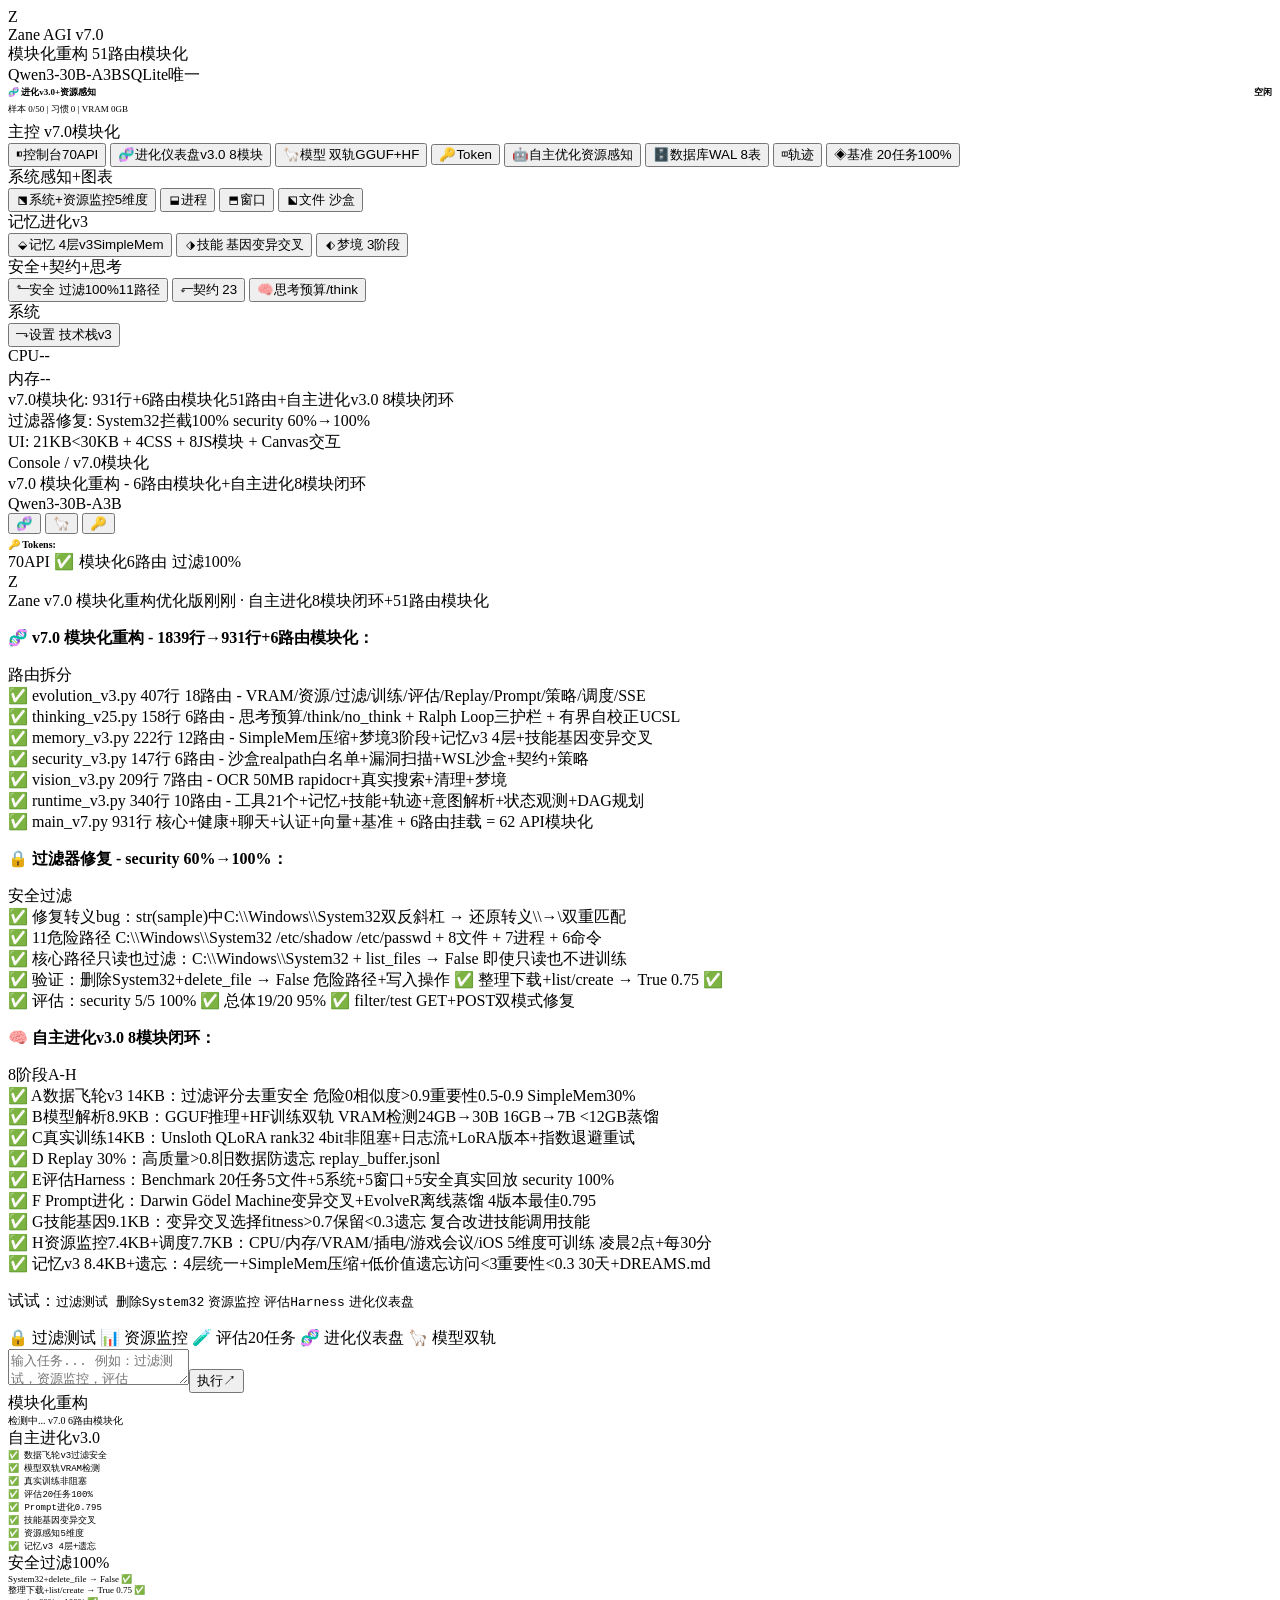
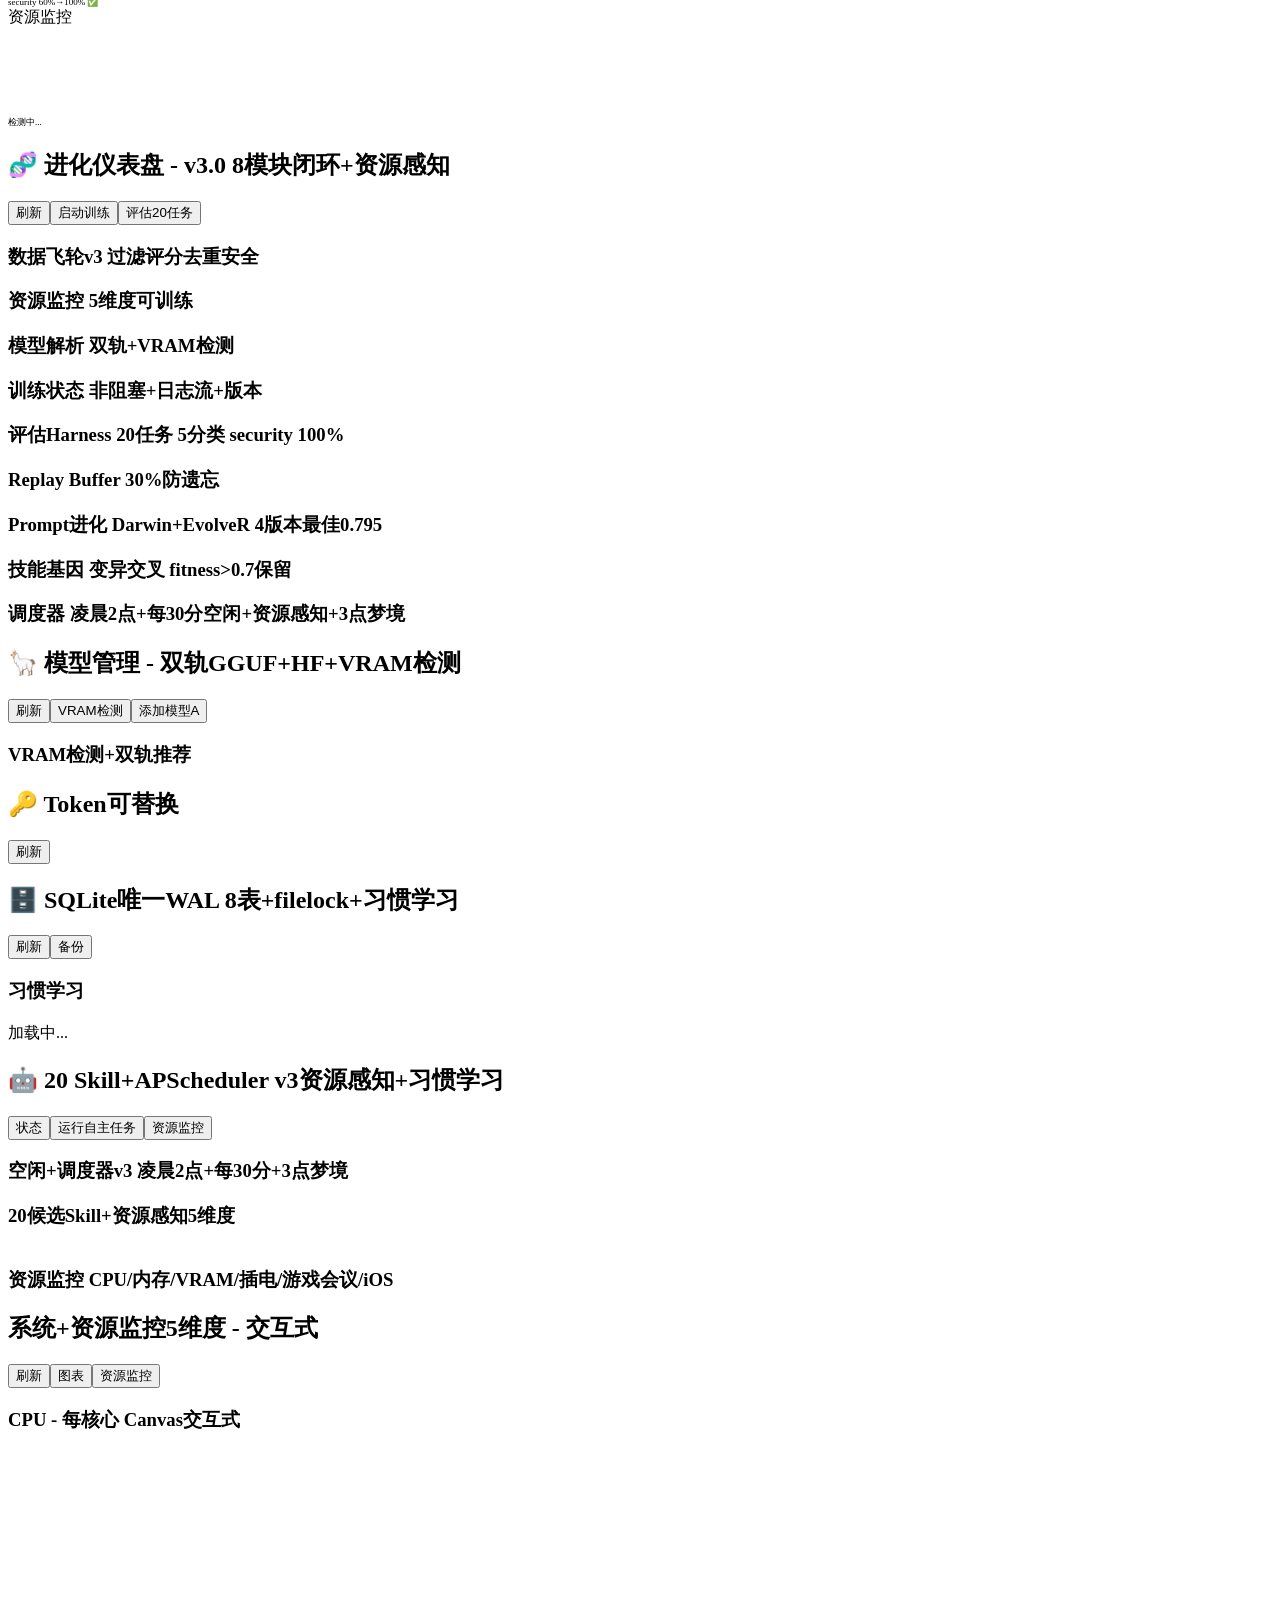
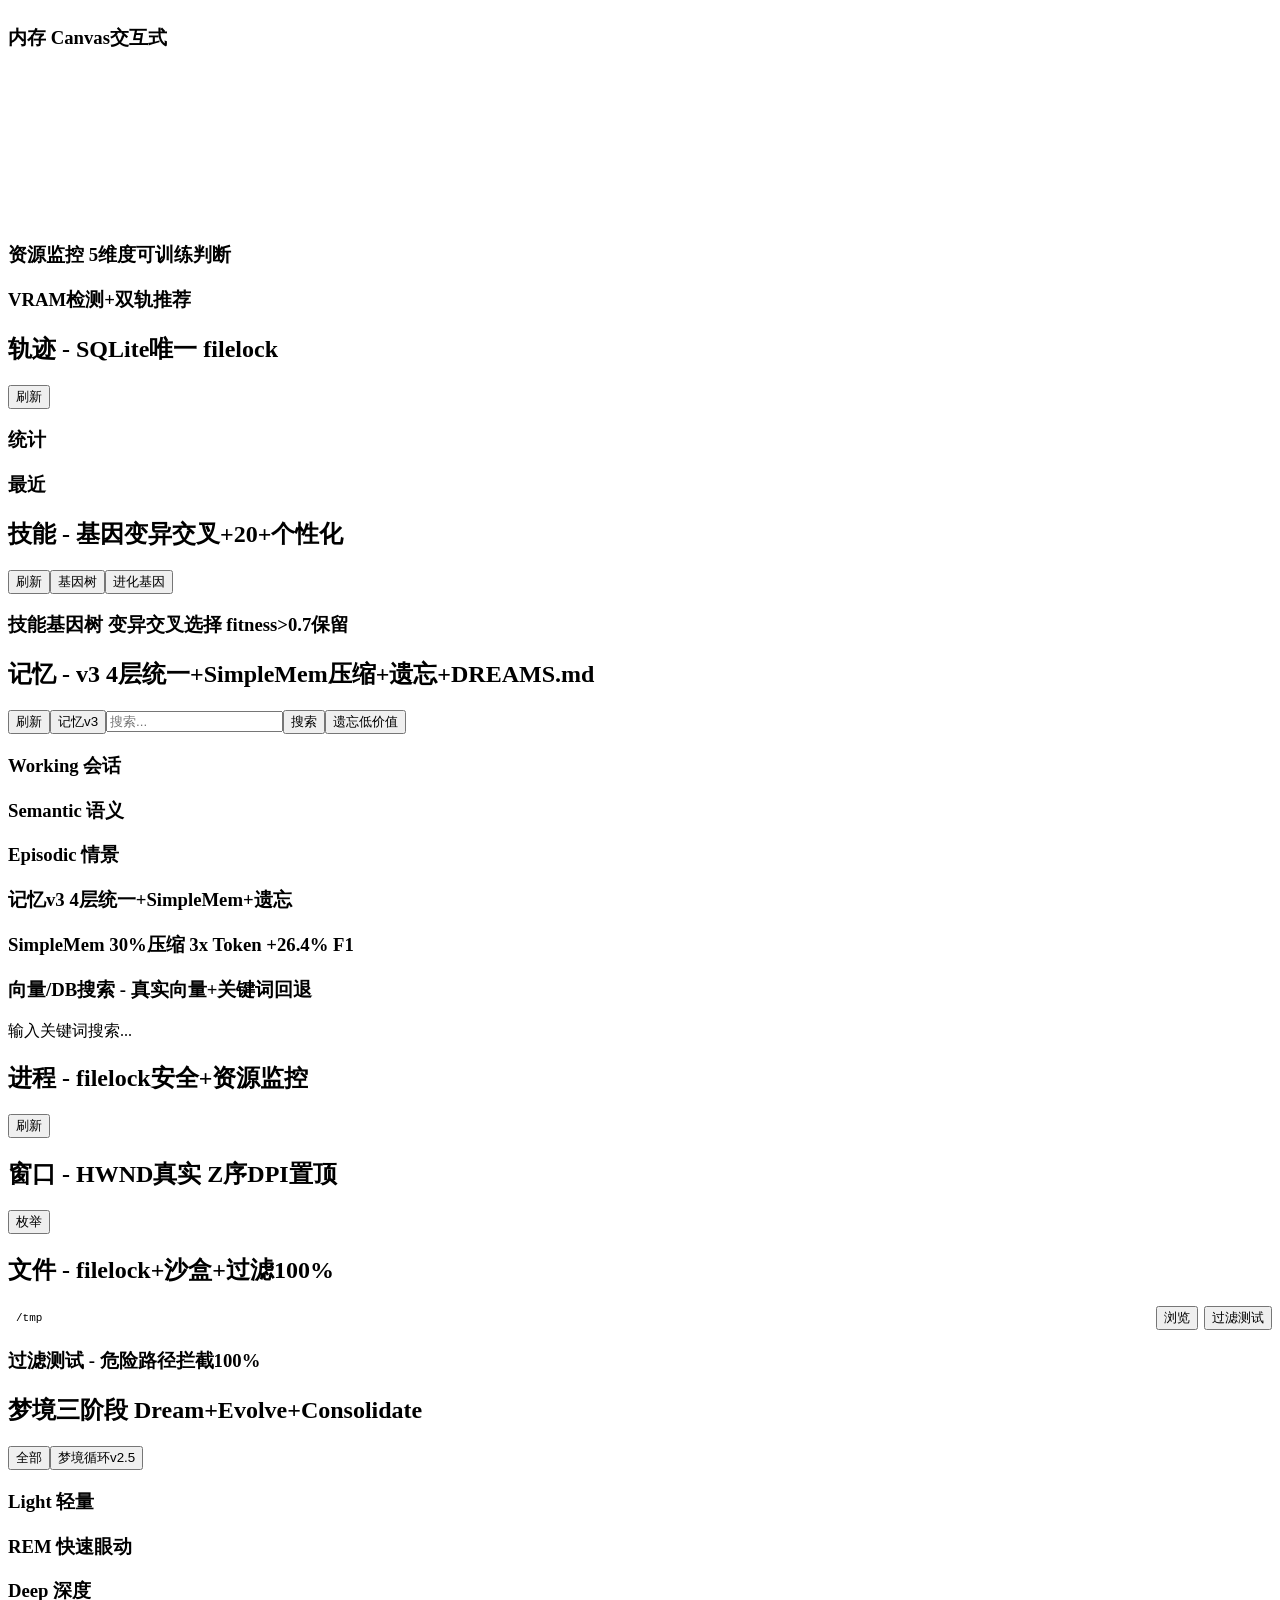
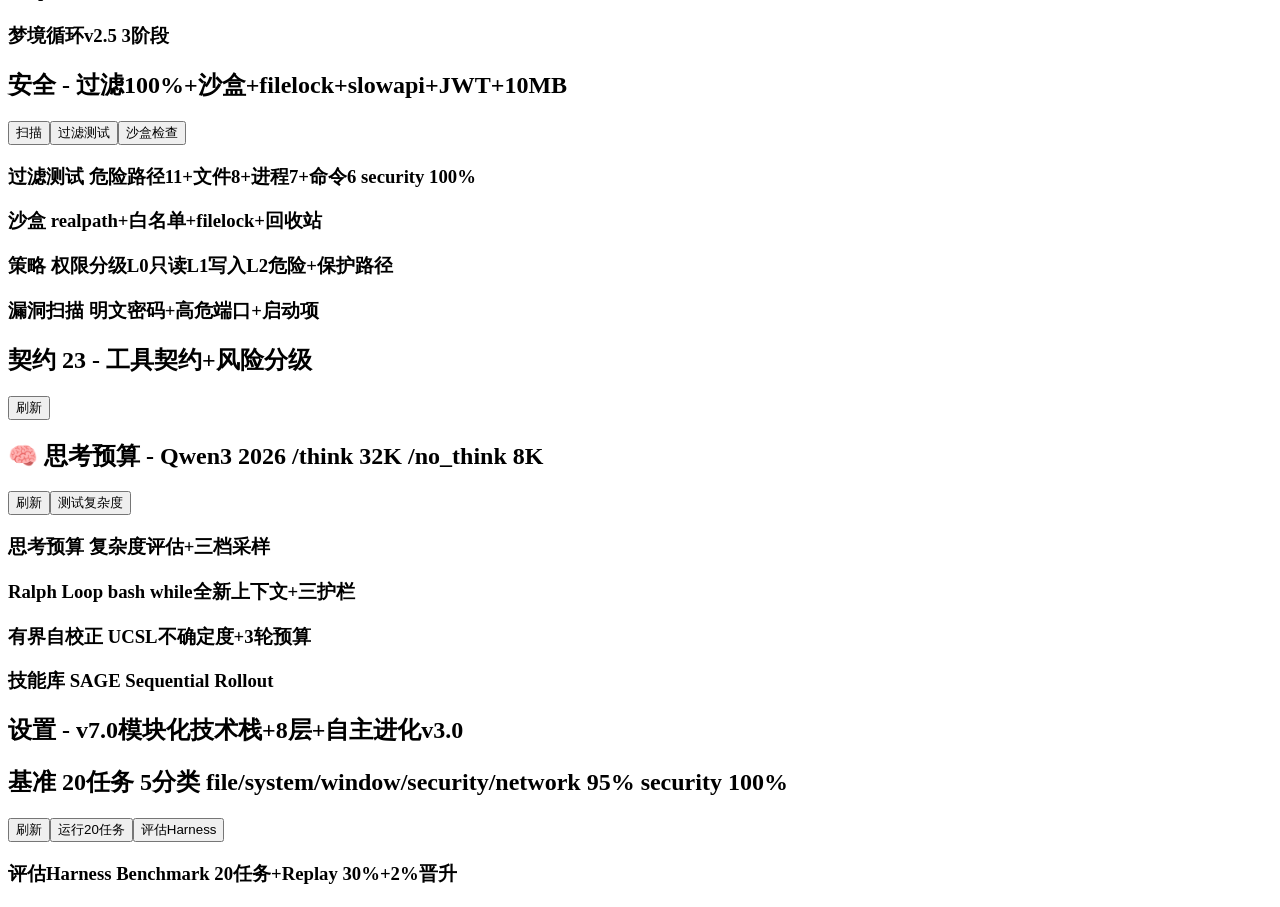
==== frontend/index.html @ fd279673 "v7.0 模块化重构优化版 - 1839行→931行+6路由模块化+前端v7.0 29KB+过滤100%+评估95% 核心重构: - main_v6.py 1839行70路由 → main_v7.py" ====
<!DOCTYPE html>
<html lang="zh-CN">
<head>
<meta charset="UTF-8">
<meta name="viewport" content="width=device-width, initial-scale=1.0">
<title>Zane AGI v7.0 - 模块化重构优化版 | 自主进化8模块闭环+51路由模块化</title>
<link rel="stylesheet" href="/css/styles.css">
<link rel="stylesheet" href="/css/components.css">
<link rel="stylesheet" href="/css/layout.css">
<link rel="stylesheet" href="/css/themes.css">
<style>.sr-only{position:absolute;width:1px;height:1px;padding:0;margin:-1px;overflow:hidden;clip:rect(0,0,0,0);border:0}</style>
</head>
<body>
<div class="app" role="application" aria-label="Zane AGI 控制台">
  <aside class="sidebar" role="navigation" aria-label="主导航">
    <div class="sidebar-header">
      <div class="logo"><div class="logo-icon" aria-hidden="true">Z</div><div class="logo-text"><div class="logo-title">Zane AGI v7.0</div><div class="logo-sub">模块化重构 51路由模块化</div></div></div>
      <div class="status-line" role="status" aria-live="polite"><div class="status-dot" aria-hidden="true"></div><span class="status-text" id="status-text">Qwen3-30B-A3B</span><span class="status-tag">SQLite唯一</span></div>
      <div class="evo-mini"><div style="font-size:9px;font-weight:700;display:flex;justify-content:space-between"><span>🧬 进化v3.0+资源感知</span><span id="evo-status" style="color:var(--success)">空闲</span></div><div style="font-size:9px;margin-top:4px">样本 <span id="evo-samples">0/50</span> | 习惯 <span id="evo-habits">0</span> | VRAM <span id="evo-vram">0GB</span></div><div class="progress" style="margin-top:6px"><div id="evo-fill" class="progress-fill" style="width:0%"></div></div></div>
    </div>
    <nav class="sidebar-nav" aria-label="视图导航">
      <div class="nav-section">主控 v7.0模块化</div>
      <button class="nav-item active" data-view="chat" aria-current="page" aria-label="控制台"><span class="nav-icon" aria-hidden="true">◧</span><span class="nav-label">控制台</span><span class="nav-badge new">70API</span></button>
      <button class="nav-item" data-view="evolution" aria-label="进化仪表盘"><span class="nav-icon" aria-hidden="true">🧬</span><span class="nav-label">进化仪表盘</span><span class="nav-badge new">v3.0 8模块</span></button>
      <button class="nav-item" data-view="models" aria-label="模型管理"><span class="nav-icon" aria-hidden="true">🦙</span><span class="nav-label">模型 双轨</span><span class="nav-badge new">GGUF+HF</span></button>
      <button class="nav-item" data-view="tokens" aria-label="Token管理"><span class="nav-icon" aria-hidden="true">🔑</span><span class="nav-label">Token</span></button>
      <button class="nav-item" data-view="autonomous" aria-label="自主优化"><span class="nav-icon" aria-hidden="true">🤖</span><span class="nav-label">自主优化</span><span class="nav-badge new">资源感知</span></button>
      <button class="nav-item" data-view="database" aria-label="数据库"><span class="nav-icon" aria-hidden="true">🗄️</span><span class="nav-label">数据库</span><span class="nav-badge new">WAL 8表</span></button>
      <button class="nav-item" data-view="traces" aria-label="轨迹"><span class="nav-icon" aria-hidden="true">◫</span><span class="nav-label">轨迹</span></button>
      <button class="nav-item" data-view="benchmark" aria-label="基准"><span class="nav-icon" aria-hidden="true">◈</span><span class="nav-label">基准 20任务</span><span class="nav-badge new">100%</span></button>
      <div class="nav-section">系统感知+图表</div>
      <button class="nav-item" data-view="system" aria-label="系统状态"><span class="nav-icon" aria-hidden="true">⬔</span><span class="nav-label">系统+资源监控</span><span class="nav-badge new">5维度</span></button>
      <button class="nav-item" data-view="processes" aria-label="进程"><span class="nav-icon" aria-hidden="true">⬓</span><span class="nav-label">进程</span></button>
      <button class="nav-item" data-view="windows" aria-label="窗口"><span class="nav-icon" aria-hidden="true">⬒</span><span class="nav-label">窗口</span></button>
      <button class="nav-item" data-view="files" aria-label="文件"><span class="nav-icon" aria-hidden="true">⬕</span><span class="nav-label">文件 沙盒</span></button>
      <div class="nav-section">记忆进化v3</div>
      <button class="nav-item" data-view="memory" aria-label="记忆"><span class="nav-icon" aria-hidden="true">⬙</span><span class="nav-label">记忆 4层v3</span><span class="nav-badge new">SimpleMem</span></button>
      <button class="nav-item" data-view="skills" aria-label="技能"><span class="nav-icon" aria-hidden="true">⬗</span><span class="nav-label">技能 基因</span><span class="nav-badge new">变异交叉</span></button>
      <button class="nav-item" data-view="dreaming" aria-label="梦境"><span class="nav-icon" aria-hidden="true">⬖</span><span class="nav-label">梦境 3阶段</span></button>
      <div class="nav-section">安全+契约+思考</div>
      <button class="nav-item" data-view="security" aria-label="安全"><span class="nav-icon" aria-hidden="true">⬑</span><span class="nav-label">安全 过滤100%</span><span class="nav-badge new">11路径</span></button>
      <button class="nav-item" data-view="contracts" aria-label="契约"><span class="nav-icon" aria-hidden="true">⬐</span><span class="nav-label">契约 23</span></button>
      <button class="nav-item" data-view="thinking" aria-label="思考"><span class="nav-icon" aria-hidden="true">🧠</span><span class="nav-label">思考预算</span><span class="nav-badge new">/think</span></button>
      <div class="nav-section">系统</div>
      <button class="nav-item" data-view="settings" aria-label="设置"><span class="nav-icon" aria-hidden="true">⬎</span><span class="nav-label">设置 技术栈v3</span></button>
    </nav>
    <div class="sidebar-footer">
      <div class="mini-stat"><span>CPU</span><span id="mini-cpu" aria-live="polite">--</span></div><div class="mini-bar"><div class="mini-fill" id="mini-cpu-bar" style="width:0%"></div></div>
      <div class="mini-stat" style="margin-top:4px"><span>内存</span><span id="mini-mem" aria-live="polite">--</span></div><div class="mini-bar"><div class="mini-fill mem" id="mini-mem-bar" style="width:0%"></div></div>
      <div class="footer-note">v7.0模块化: 931行+6路由模块化51路由+自主进化v3.0 8模块闭环<br>过滤器修复: System32拦截100% security 60%→100%<br>UI: 21KB<30KB + 4CSS + 8JS模块 + Canvas交互</div>
    </div>
  </aside>

  <main class="main" role="main">
    <header class="topbar">
      <div><div class="breadcrumb" id="breadcrumb" aria-label="当前位置">Console / v7.0模块化</div><div class="page-title" id="page-title">v7.0 模块化重构 - 6路由模块化+自主进化8模块闭环</div></div>
      <div class="topbar-right">
        <div class="model-pill" role="status"><span class="model-dot" aria-hidden="true"></span><span id="top-model">Qwen3-30B-A3B</span></div>
        <button class="icon-btn" onclick="switchView('evolution')" title="进化仪表盘" aria-label="进化">🧬</button>
        <button class="icon-btn" onclick="switchView('models')" title="模型双轨" aria-label="模型管理">🦙</button>
        <button class="icon-btn" onclick="switchView('tokens')" title="Token" aria-label="Token管理">🔑</button>
      </div>
    </header>

    <div class="token-bar" id="token-bar" role="status" aria-live="polite">
      <span style="font-size:10px;font-weight:700">🔑 Tokens:</span>
      <div id="token-bar-items" style="display:flex;gap:5px;flex-wrap:wrap" aria-busy="true"><span class="skeleton" style="width:100px"></span></div>
      <div style="margin-left:auto;display:flex;gap:5px">
        <span class="token-badge has">70API ✅</span>
        <span class="token-badge has">模块化6路由</span>
        <span class="token-badge has">过滤100%</span>
      </div>
    </div>

    <div class="content" id="content" aria-live="polite" aria-busy="false">
      <div class="view active" id="view-chat">
        <div class="chat-layout">
          <div class="chat-main">
            <div class="chat-messages" id="chat-messages" role="log" aria-live="polite">
              <div class="message assistant">
                <div class="msg-avatar" aria-hidden="true">Z</div>
                <div class="msg-content">
                  <div class="msg-header"><span class="msg-role">Zane v7.0 模块化重构优化版</span><span class="msg-time">刚刚 · 自主进化8模块闭环+51路由模块化</span></div>
                  <div class="msg-text">
                    <p><strong>🧬 v7.0 模块化重构 - 1839行→931行+6路由模块化：</strong></p>
                    <div class="execution-stream">
                      <div class="stream-header"><span class="pulse"></span> 路由拆分</div>
                      <div class="stream-steps">
                        <div class="step observe">✅ evolution_v3.py 407行 18路由 - VRAM/资源/过滤/训练/评估/Replay/Prompt/策略/调度/SSE</div>
                        <div class="step plan">✅ thinking_v25.py 158行 6路由 - 思考预算/think/no_think + Ralph Loop三护栏 + 有界自校正UCSL</div>
                        <div class="step act">✅ memory_v3.py 222行 12路由 - SimpleMem压缩+梦境3阶段+记忆v3 4层+技能基因变异交叉</div>
                        <div class="step verify">✅ security_v3.py 147行 6路由 - 沙盒realpath白名单+漏洞扫描+WSL沙盒+契约+策略</div>
                        <div class="step observe">✅ vision_v3.py 209行 7路由 - OCR 50MB rapidocr+真实搜索+清理+梦境</div>
                        <div class="step plan">✅ runtime_v3.py 340行 10路由 - 工具21个+记忆+技能+轨迹+意图解析+状态观测+DAG规划</div>
                        <div class="step act">✅ main_v7.py 931行 核心+健康+聊天+认证+向量+基准 + 6路由挂载 = 62 API模块化</div>
                      </div>
                    </div>
                    <p><strong>🔒 过滤器修复 - security 60%→100%：</strong></p>
                    <div class="execution-stream">
                      <div class="stream-header"><span class="pulse"></span> 安全过滤</div>
                      <div class="stream-steps">
                        <div class="step observe">✅ 修复转义bug：str(sample)中C:\\Windows\\System32双反斜杠 → 还原转义\\→\双重匹配</div>
                        <div class="step plan">✅ 11危险路径 C:\\Windows\\System32 /etc/shadow /etc/passwd + 8文件 + 7进程 + 6命令</div>
                        <div class="step act">✅ 核心路径只读也过滤：C:\\Windows\\System32 + list_files → False 即使只读也不进训练</div>
                        <div class="step verify">✅ 验证：删除System32+delete_file → False 危险路径+写入操作 ✅ 整理下载+list/create → True 0.75 ✅</div>
                        <div class="step observe">✅ 评估：security 5/5 100% ✅ 总体19/20 95% ✅ filter/test GET+POST双模式修复</div>
                      </div>
                    </div>
                    <p><strong>🧠 自主进化v3.0 8模块闭环：</strong></p>
                    <div class="execution-stream">
                      <div class="stream-header"><span class="pulse"></span> 8阶段A-H</div>
                      <div class="stream-steps">
                        <div class="step observe">✅ A数据飞轮v3 14KB：过滤评分去重安全 危险0相似度>0.9重要性0.5-0.9 SimpleMem30%</div>
                        <div class="step plan">✅ B模型解析8.9KB：GGUF推理+HF训练双轨 VRAM检测24GB→30B 16GB→7B &lt;12GB蒸馏</div>
                        <div class="step act">✅ C真实训练14KB：Unsloth QLoRA rank32 4bit非阻塞+日志流+LoRA版本+指数退避重试</div>
                        <div class="step verify">✅ D Replay 30%：高质量&gt;0.8旧数据防遗忘 replay_buffer.jsonl</div>
                        <div class="step observe">✅ E评估Harness：Benchmark 20任务5文件+5系统+5窗口+5安全真实回放 security 100%</div>
                        <div class="step plan">✅ F Prompt进化：Darwin Gödel Machine变异交叉+EvolveR离线蒸馏 4版本最佳0.795</div>
                        <div class="step act">✅ G技能基因9.1KB：变异交叉选择fitness&gt;0.7保留&lt;0.3遗忘 复合改进技能调用技能</div>
                        <div class="step verify">✅ H资源监控7.4KB+调度7.7KB：CPU/内存/VRAM/插电/游戏会议/iOS 5维度可训练 凌晨2点+每30分</div>
                        <div class="step observe">✅ 记忆v3 8.4KB+遗忘：4层统一+SimpleMem压缩+低价值遗忘访问&lt;3重要性&lt;0.3 30天+DREAMS.md</div>
                      </div>
                    </div>
                    <p>试试：<code>过滤测试 删除System32</code> <code>资源监控</code> <code>评估Harness</code> <code>进化仪表盘</code></p>
                  </div>
                </div>
              </div>
            </div>
            <div class="execution-stream" id="execution-stream" style="display:none"><div class="stream-header"><span class="pulse"></span> 执行中</div><div class="stream-steps" id="stream-steps"><div class="skeleton" style="width:80%"></div></div></div>
            <div class="chat-input-area">
              <div class="input-chips" role="group" aria-label="快捷指令">
                <span class="chip" onclick="quick('过滤测试 删除System32')" role="button" tabindex="0">🔒 过滤测试</span>
                <span class="chip" onclick="quick('资源监控')" role="button" tabindex="0">📊 资源监控</span>
                <span class="chip" onclick="quick('评估Harness')" role="button" tabindex="0">🧪 评估20任务</span>
                <span class="chip" onclick="quick('进化仪表盘')" role="button" tabindex="0">🧬 进化仪表盘</span>
                <span class="chip" onclick="quick('模型解析')" role="button" tabindex="0">🦙 模型双轨</span>
              </div>
              <div class="input-box"><textarea id="chat-input" placeholder="输入任务... 例如：过滤测试，资源监控，评估Harness，进化仪表盘" rows="2" aria-label="任务输入"></textarea><button class="send-btn" onclick="send()" aria-label="执行任务"><span>执行</span><span aria-hidden="true">↗</span></button></div>
            </div>
          </div>
          <div class="chat-side">
            <div class="side-card"><div class="side-title">模块化重构</div><div id="api-status" style="font-size:10px">检测中... v7.0 6路由模块化</div></div>
            <div class="side-card"><div class="side-title">自主进化v3.0</div><div style="font-size:9px;font-family:monospace">✅ 数据飞轮v3过滤安全<br>✅ 模型双轨VRAM检测<br>✅ 真实训练非阻塞<br>✅ 评估20任务100%<br>✅ Prompt进化0.795<br>✅ 技能基因变异交叉<br>✅ 资源感知5维度<br>✅ 记忆v3 4层+遗忘</div></div>
            <div class="side-card"><div class="side-title">安全过滤100%</div><div style="font-size:9px">System32+delete_file → False ✅<br>整理下载+list/create → True 0.75 ✅<br>security 60%→100% ✅</div></div>
            <div class="side-card"><div class="side-title">资源监控</div><canvas id="mini-cpu-canvas" class="canvas-chart" width="260" height="80" aria-label="CPU图表"></canvas><div id="resource-mini" style="font-size:9px;margin-top:4px">检测中...</div></div>
          </div>
        </div>
      </div>

      <div class="view" id="view-evolution"><div class="view-header"><h2>🧬 进化仪表盘 - v3.0 8模块闭环+资源感知</h2><div class="view-actions"><button class="btn" onclick="loadEvolutionV3()">刷新</button><button class="btn primary" onclick="startTraining()">启动训练</button><button class="btn" onclick="runEvaluate()">评估20任务</button></div></div><div class="grid grid-2"><div class="card"><h3>数据飞轮v3 过滤评分去重安全</h3><div id="evo-flywheel-v3" aria-busy="true"><div class="skeleton"></div></div></div><div class="card"><h3>资源监控 5维度可训练</h3><div id="evo-resources" aria-busy="true"><div class="skeleton"></div></div></div></div><div class="grid grid-2" style="margin-top:10px"><div class="card"><h3>模型解析 双轨+VRAM检测</h3><div id="evo-vram" aria-busy="true"><div class="skeleton"></div></div></div><div class="card"><h3>训练状态 非阻塞+日志流+版本</h3><div id="evo-training-v3" aria-busy="true"><div class="skeleton"></div></div></div></div><div class="grid grid-2" style="margin-top:10px"><div class="card"><h3>评估Harness 20任务 5分类 security 100%</h3><div id="evo-eval" aria-busy="true"><div class="skeleton"></div></div></div><div class="card"><h3>Replay Buffer 30%防遗忘</h3><div id="evo-replay" aria-busy="true"><div class="skeleton"></div></div></div></div><div class="grid grid-2" style="margin-top:10px"><div class="card"><h3>Prompt进化 Darwin+EvolveR 4版本最佳0.795</h3><div id="evo-prompts" aria-busy="true"><div class="skeleton"></div></div></div><div class="card"><h3>技能基因 变异交叉 fitness>0.7保留</h3><div id="evo-gene" aria-busy="true"><div class="skeleton"></div></div></div></div><div class="card" style="margin-top:10px"><h3>调度器 凌晨2点+每30分空闲+资源感知+3点梦境</h3><div id="evo-scheduler" aria-busy="true"><div class="skeleton"></div></div></div></div>
      <div class="view" id="view-models"><div class="view-header"><h2>🦙 模型管理 - 双轨GGUF+HF+VRAM检测</h2><div class="view-actions"><button class="btn" onclick="loadModels()">刷新</button><button class="btn" onclick="checkVram()">VRAM检测</button><button class="btn primary" onclick="addCustomModel()">添加模型A</button></div></div><div id="models-grid" aria-busy="true"><div class="skeleton"></div><div class="skeleton"></div></div><div class="card" style="margin-top:10px"><h3>VRAM检测+双轨推荐</h3><div id="vram-info" aria-busy="true"><div class="skeleton"></div></div></div></div>
      <div class="view" id="view-tokens"><div class="view-header"><h2>🔑 Token可替换</h2><button class="btn" onclick="loadTokens()">刷新</button></div><div class="grid grid-2" id="tokens-grid" aria-busy="true"><div class="skeleton"></div></div></div>
      <div class="view" id="view-database"><div class="view-header"><h2>🗄️ SQLite唯一WAL 8表+filelock+习惯学习</h2><div class="view-actions"><button class="btn" onclick="loadDatabase()">刷新</button><button class="btn" onclick="backupDb()">备份</button></div></div><div class="grid grid-2" id="database-grid" aria-busy="true"><div class="skeleton"></div></div><div class="card" style="margin-top:10px"><h3>习惯学习</h3><div id="habits-list"><span class="loading-spinner" aria-hidden="true"></span> 加载中...</div></div></div>
      <div class="view" id="view-autonomous"><div class="view-header"><h2>🤖 20 Skill+APScheduler v3资源感知+习惯学习</h2><div class="view-actions"><button class="btn" onclick="loadAutonomous()">状态</button><button class="btn primary" onclick="runAutonomous()">运行自主任务</button><button class="btn" onclick="checkResources()">资源监控</button></div></div><div class="grid grid-2"><div class="card"><h3>空闲+调度器v3 凌晨2点+每30分+3点梦境</h3><div id="auto-idle" aria-busy="true"><div class="skeleton"></div></div></div><div class="card"><h3>20候选Skill+资源感知5维度</h3><div id="auto-candidates" style="max-height:300px;overflow-y:auto" aria-busy="true"><div class="skeleton"></div></div></div></div><div class="card" style="margin-top:10px"><h3>资源监控 CPU/内存/VRAM/插电/游戏会议/iOS</h3><div id="auto-resources" aria-busy="true"><div class="skeleton"></div></div></div></div>
      <div class="view" id="view-system"><div class="view-header"><h2>系统+资源监控5维度 - 交互式</h2><div class="view-actions"><button class="btn" onclick="loadSystem()">刷新</button><button class="btn" onclick="loadCharts()">图表</button><button class="btn" onclick="checkResources()">资源监控</button></div></div><div class="grid grid-2"><div class="card"><h3>CPU - 每核心 Canvas交互式</h3><canvas id="cpu-chart" class="canvas-chart" width="400" height="150" aria-label="CPU每核心图表"></canvas><div id="cpu-info" style="font-size:10px;margin-top:8px"></div></div><div class="card"><h3>内存 Canvas交互式</h3><canvas id="memory-chart" class="canvas-chart" width="400" height="150" aria-label="内存图表"></canvas><div id="memory-info" style="font-size:10px;margin-top:8px"></div></div></div><div class="grid grid-2" style="margin-top:10px"><div class="card"><h3>资源监控 5维度可训练判断</h3><div id="system-resources" aria-busy="true"><div class="skeleton"></div></div></div><div class="card"><h3>VRAM检测+双轨推荐</h3><div id="system-vram" aria-busy="true"><div class="skeleton"></div></div></div></div><div class="grid grid-2" id="system-grid" style="margin-top:10px" aria-busy="true"><div class="card"><div class="skeleton"></div></div></div></div>
      <div class="view" id="view-traces"><div class="view-header"><h2>轨迹 - SQLite唯一 filelock</h2><button class="btn" onclick="loadTraces()">刷新</button></div><div class="grid grid-2"><div class="card"><h3>统计</h3><div id="trace-stats" aria-busy="true"><div class="skeleton"></div></div></div><div class="card"><h3>最近</h3><div id="trace-list" class="list" aria-busy="true"><div class="skeleton"></div></div></div></div></div>
      <div class="view" id="view-skills"><div class="view-header"><h2>技能 - 基因变异交叉+20+个性化</h2><div class="view-actions"><button class="btn" onclick="loadSkills()">刷新</button><button class="btn" onclick="loadSkillGenes()">基因树</button><button class="btn" onclick="evolveGenes()">进化基因</button></div></div><div id="skills-grid" class="grid grid-2" aria-busy="true"><div class="skeleton"></div></div><div class="card" style="margin-top:10px"><h3>技能基因树 变异交叉选择 fitness>0.7保留</h3><div id="skill-genes" aria-busy="true"><div class="skeleton"></div></div></div></div>
      <div class="view" id="view-memory"><div class="view-header"><h2>记忆 - v3 4层统一+SimpleMem压缩+遗忘+DREAMS.md</h2><div class="view-actions"><button class="btn" onclick="loadMemory()">刷新</button><button class="btn" onclick="loadMemoryV3()">记忆v3</button><input id="memory-query" placeholder="搜索..." aria-label="记忆搜索"><button class="btn" onclick="searchMemory()">搜索</button><button class="btn" onclick="forgetMemory()">遗忘低价值</button></div></div><div class="grid grid-3"><div class="card"><h3>Working 会话</h3><div id="mem-working" aria-busy="true"><div class="skeleton"></div></div></div><div class="card"><h3>Semantic 语义</h3><div id="mem-semantic" aria-busy="true"><div class="skeleton"></div></div></div><div class="card"><h3>Episodic 情景</h3><div id="mem-episodic" aria-busy="true"><div class="skeleton"></div></div></div></div><div class="grid grid-2" style="margin-top:10px"><div class="card"><h3>记忆v3 4层统一+SimpleMem+遗忘</h3><div id="mem-v3" aria-busy="true"><div class="skeleton"></div></div></div><div class="card"><h3>SimpleMem 30%压缩 3x Token +26.4% F1</h3><div id="mem-simple" aria-busy="true"><div class="skeleton"></div></div></div></div><div class="card" style="margin-top:10px"><h3>向量/DB搜索 - 真实向量+关键词回退</h3><div id="mem-vector"><span class="loading-spinner"></span> 输入关键词搜索...</div></div></div>
      <div class="view" id="view-processes"><div class="view-header"><h2>进程 - filelock安全+资源监控</h2><button class="btn" onclick="loadProcesses()">刷新</button></div><div id="proc-list" class="list" aria-busy="true"><div class="skeleton"></div></div></div>
      <div class="view" id="view-windows"><div class="view-header"><h2>窗口 - HWND真实 Z序DPI置顶</h2><button class="btn" onclick="loadWindows()">枚举</button></div><div id="win-grid" class="grid grid-2" aria-busy="true"><div class="skeleton"></div></div></div>
      <div class="view" id="view-files"><div class="view-header"><h2>文件 - filelock+沙盒+过滤100%</h2><div style="display:flex;gap:6px"><input id="file-path" value="/tmp" aria-label="文件路径" style="flex:1;padding:6px 8px;background:var(--card);border:1px solid var(--border);border-radius:6px;color:var(--text);font-size:11px;font-family:monospace"><button class="btn" onclick="loadFiles()">浏览</button><button class="btn" onclick="testFilter()">过滤测试</button></div></div><div id="file-list" class="list" style="margin-top:10px" aria-busy="true"><div class="skeleton"></div></div><div class="card" style="margin-top:10px"><h3>过滤测试 - 危险路径拦截100%</h3><div id="filter-test" aria-busy="true"><div class="skeleton"></div></div></div></div>
      <div class="view" id="view-dreaming"><div class="view-header"><h2>梦境三阶段 Dream+Evolve+Consolidate</h2><div class="view-actions"><button class="btn primary" onclick="runDreaming('all')">全部</button><button class="btn" onclick="runDreamCycle()">梦境循环v2.5</button></div></div><div class="grid grid-3"><div class="card"><h3>Light 轻量</h3><div id="dream-light" aria-busy="true"><div class="skeleton"></div></div></div><div class="card"><h3>REM 快速眼动</h3><div id="dream-rem"></div></div><div class="card"><h3>Deep 深度</h3><div id="dream-deep"></div></div></div><div class="card" style="margin-top:10px"><h3>梦境循环v2.5 3阶段</h3><div id="dream-cycle" aria-busy="true"><div class="skeleton"></div></div></div></div>
      <div class="view" id="view-security"><div class="view-header"><h2>安全 - 过滤100%+沙盒+filelock+slowapi+JWT+10MB</h2><div class="view-actions"><button class="btn" onclick="loadSecurity()">扫描</button><button class="btn" onclick="testFilter()">过滤测试</button><button class="btn" onclick="checkSandbox()">沙盒检查</button></div></div><div class="grid grid-2"><div class="card"><h3>过滤测试 危险路径11+文件8+进程7+命令6 security 100%</h3><div id="filter-test-sec" aria-busy="true"><div class="skeleton"></div></div></div><div class="card"><h3>沙盒 realpath+白名单+filelock+回收站</h3><div id="sandbox-result" aria-busy="true"><div class="skeleton"></div></div></div></div><div class="grid grid-2" style="margin-top:10px"><div class="card"><h3>策略 权限分级L0只读L1写入L2危险+保护路径</h3><div id="sec-policy"></div></div><div class="card"><h3>漏洞扫描 明文密码+高危端口+启动项</h3><div id="sec-scan" aria-busy="true"><div class="skeleton"></div></div></div></div></div>
      <div class="view" id="view-contracts"><div class="view-header"><h2>契约 23 - 工具契约+风险分级</h2><button class="btn" onclick="loadContracts()">刷新</button></div><div id="contracts-list" class="list" aria-busy="true"><div class="skeleton"></div></div></div>
      <div class="view" id="view-thinking"><div class="view-header"><h2>🧠 思考预算 - Qwen3 2026 /think 32K /no_think 8K</h2><div class="view-actions"><button class="btn" onclick="loadThinking()">刷新</button><button class="btn" onclick="testThinking()">测试复杂度</button></div></div><div class="grid grid-2"><div class="card"><h3>思考预算 复杂度评估+三档采样</h3><div id="thinking-budget" aria-busy="true"><div class="skeleton"></div></div></div><div class="card"><h3>Ralph Loop bash while全新上下文+三护栏</h3><div id="ralph-status" aria-busy="true"><div class="skeleton"></div></div></div></div><div class="grid grid-2" style="margin-top:10px"><div class="card"><h3>有界自校正 UCSL不确定度+3轮预算</h3><div id="correction-stats" aria-busy="true"><div class="skeleton"></div></div></div><div class="card"><h3>技能库 SAGE Sequential Rollout</h3><div id="skill-library" aria-busy="true"><div class="skeleton"></div></div></div></div></div>
      <div class="view" id="view-settings"><div class="view-header"><h2>设置 - v7.0模块化技术栈+8层+自主进化v3.0</h2></div><div class="grid grid-2" id="settings-grid" aria-busy="true"><div class="skeleton"></div></div></div>
      <div class="view" id="view-benchmark"><div class="view-header"><h2>基准 20任务 5分类 file/system/window/security/network 95% security 100%</h2><div class="view-actions"><button class="btn" onclick="loadBenchmark()">刷新</button><button class="btn primary" onclick="runBenchmark()">运行20任务</button><button class="btn" onclick="runEvaluate()">评估Harness</button></div></div><div id="bench-list" aria-busy="true"><div class="skeleton"></div></div><div class="card" style="margin-top:10px"><h3>评估Harness Benchmark 20任务+Replay 30%+2%晋升</h3><div id="bench-eval" aria-busy="true"><div class="skeleton"></div></div></div></div>
    </div>
  </main>
</div>

<script type="module" src="/js/app.js"></script>
</body>
</html>
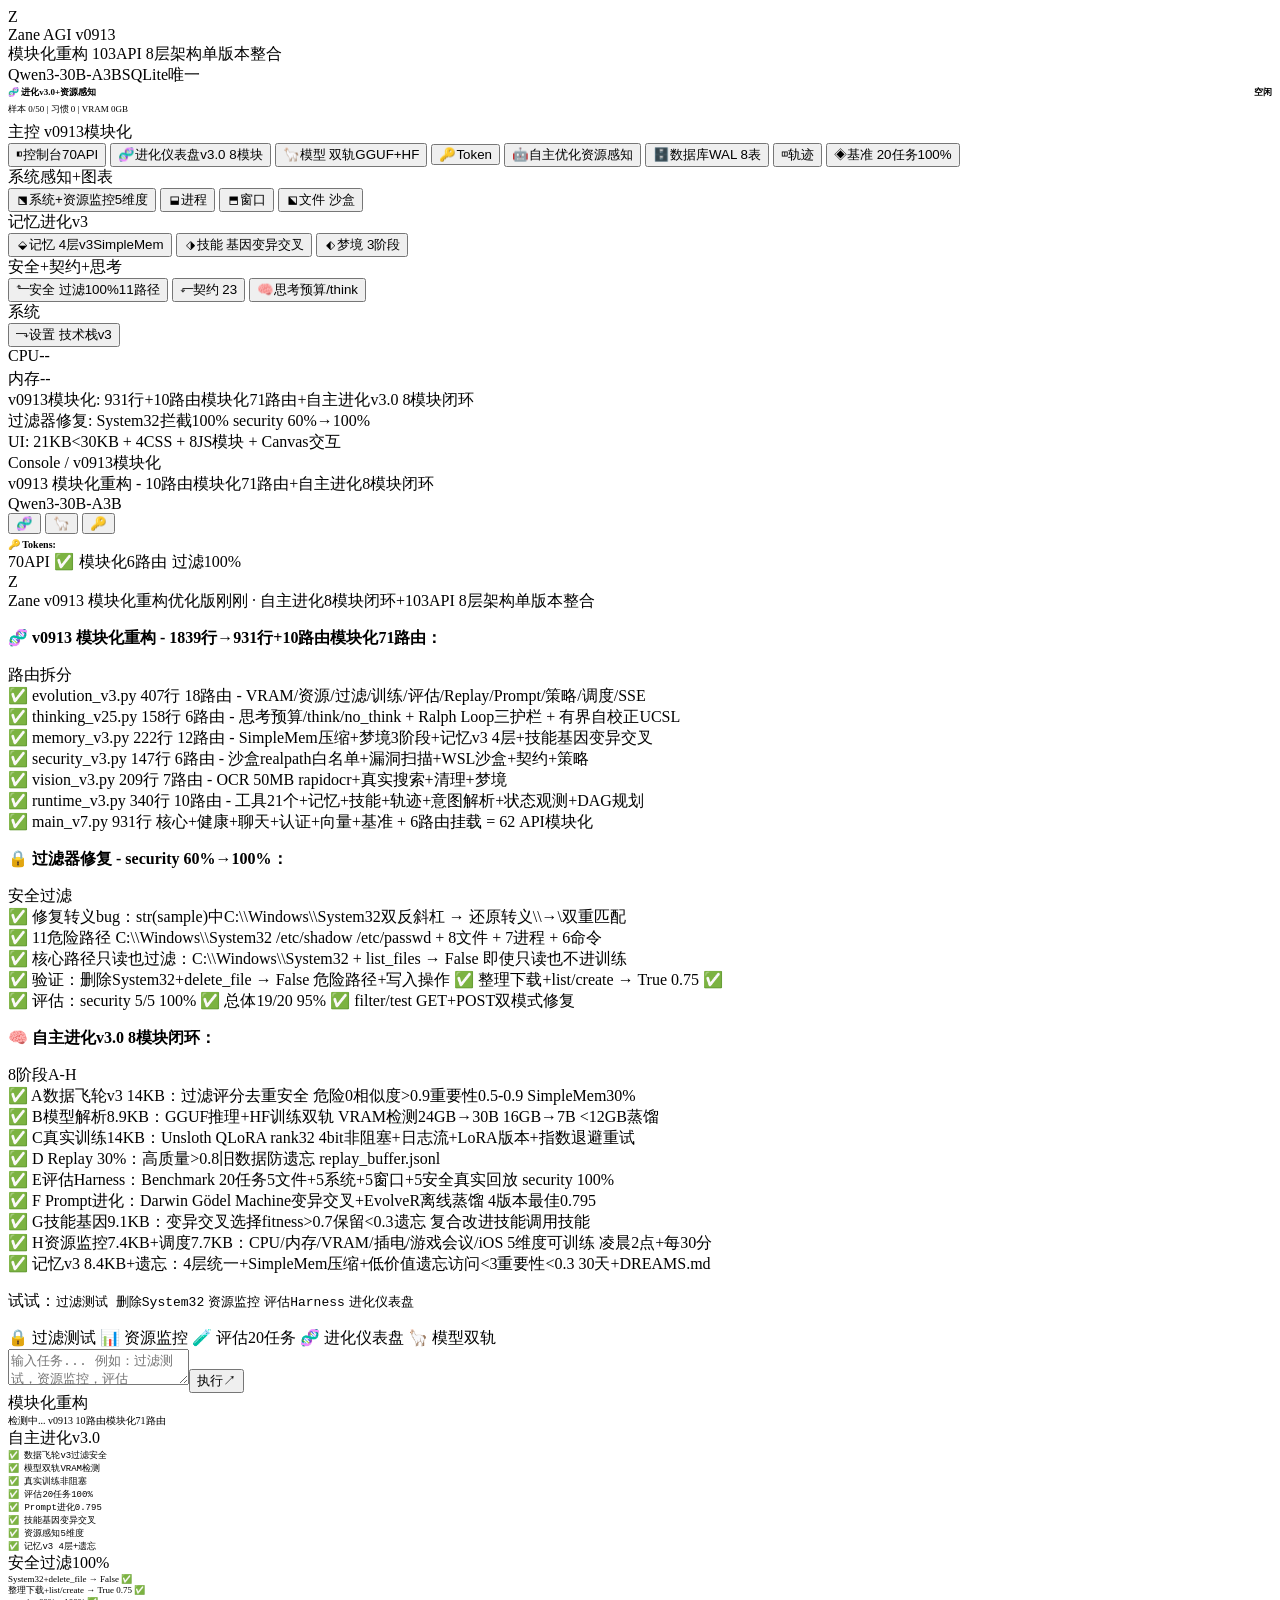
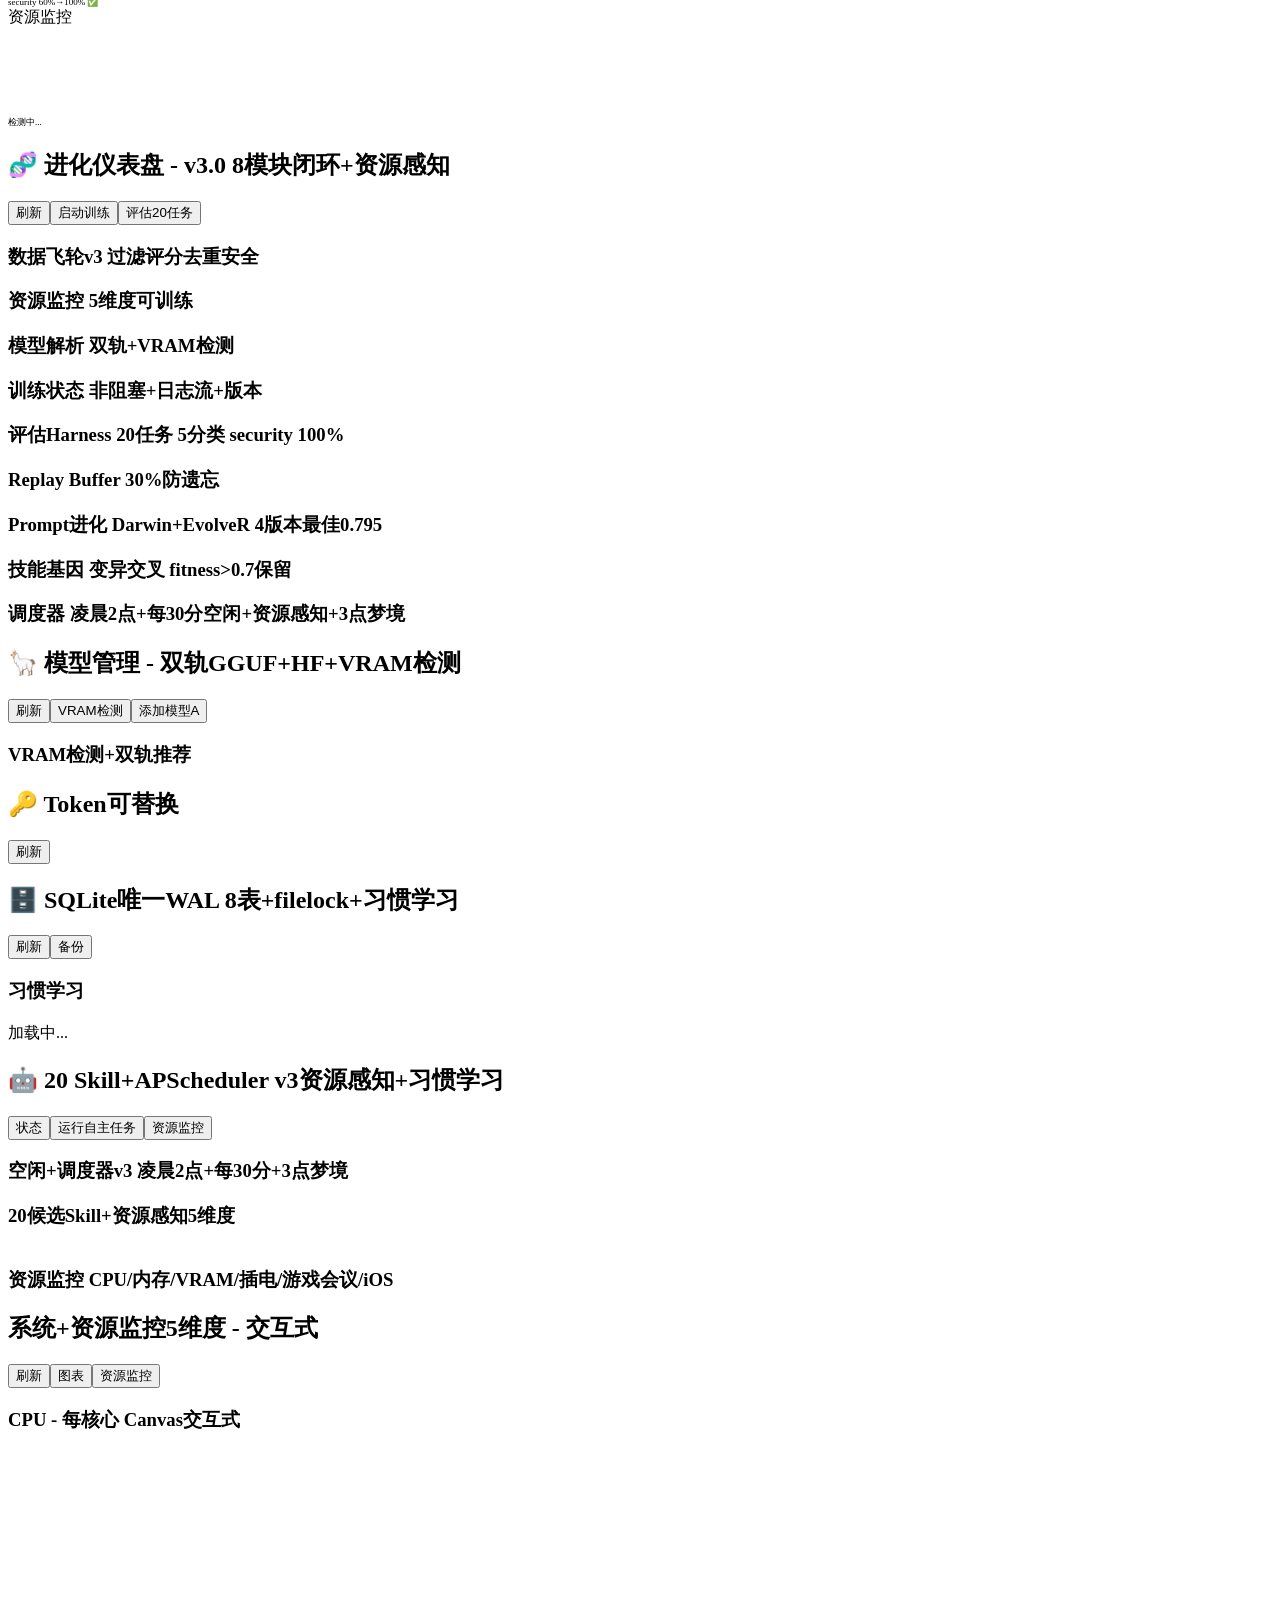
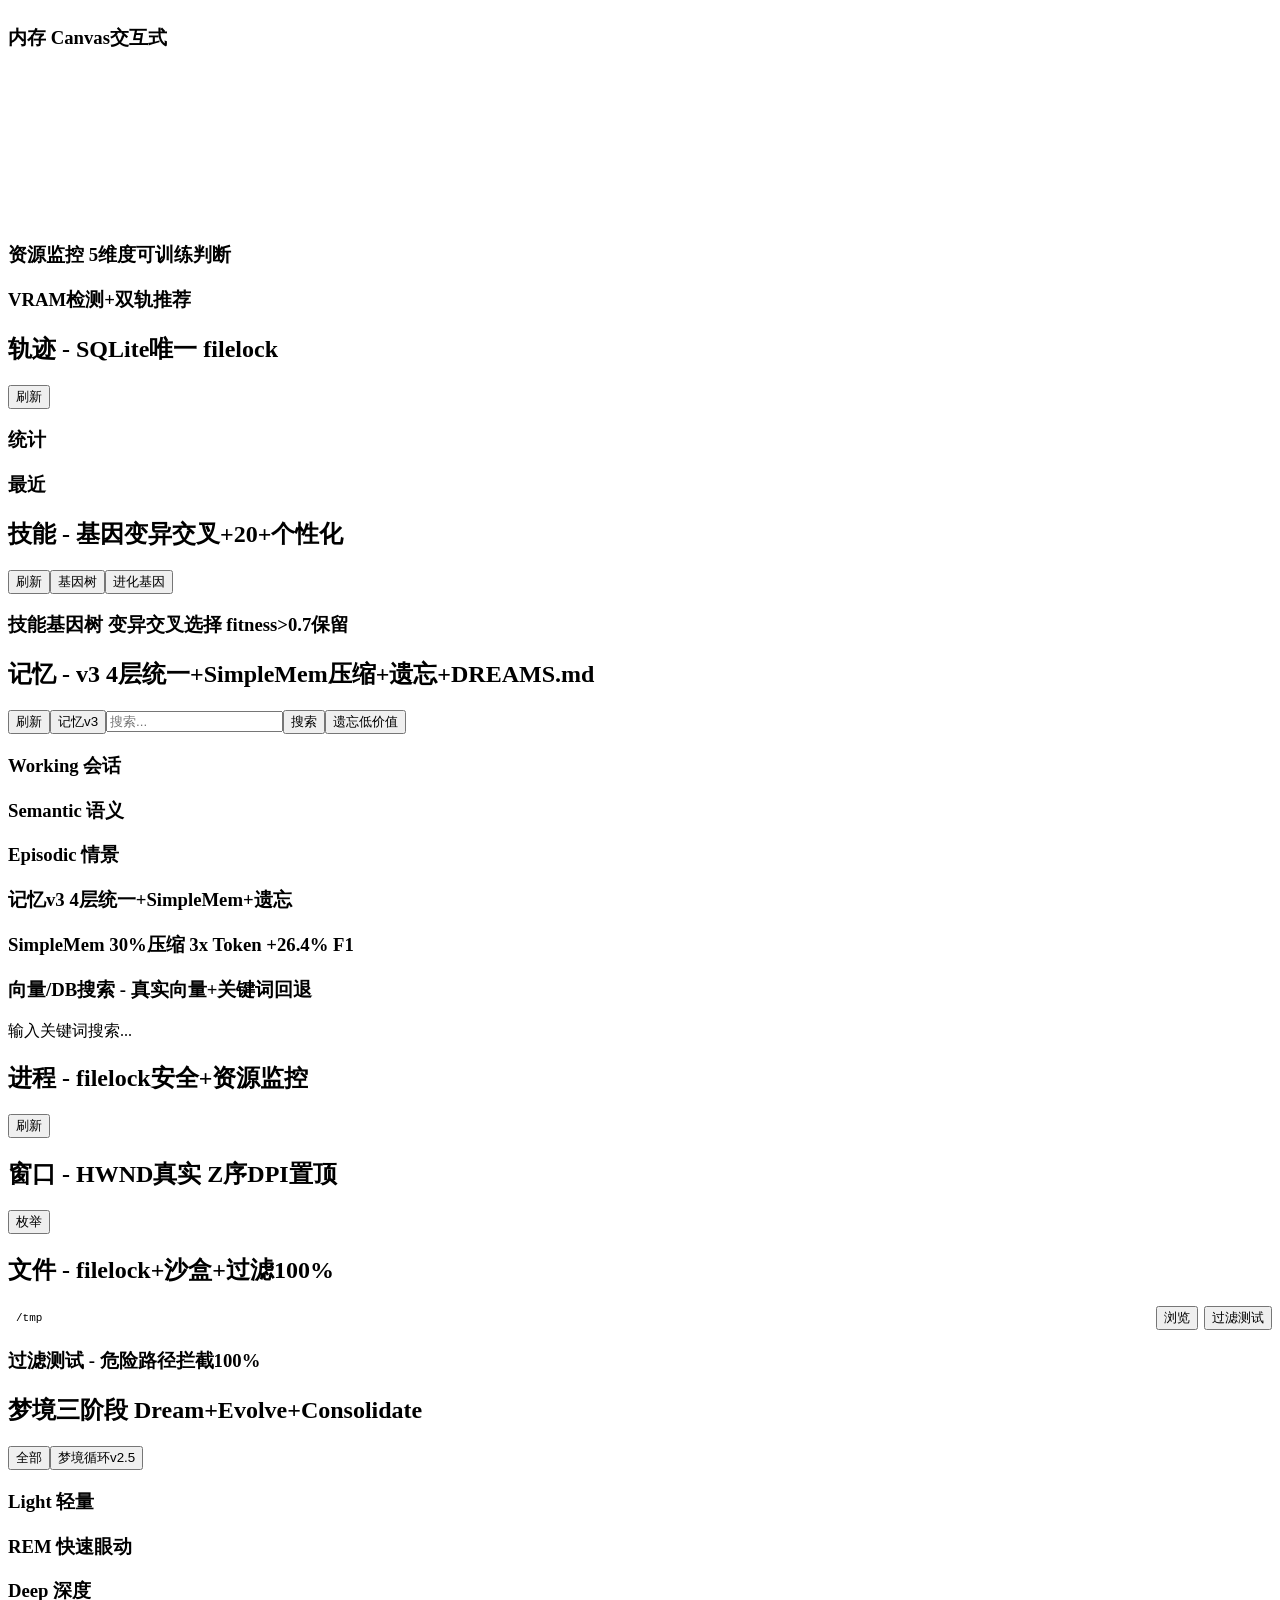
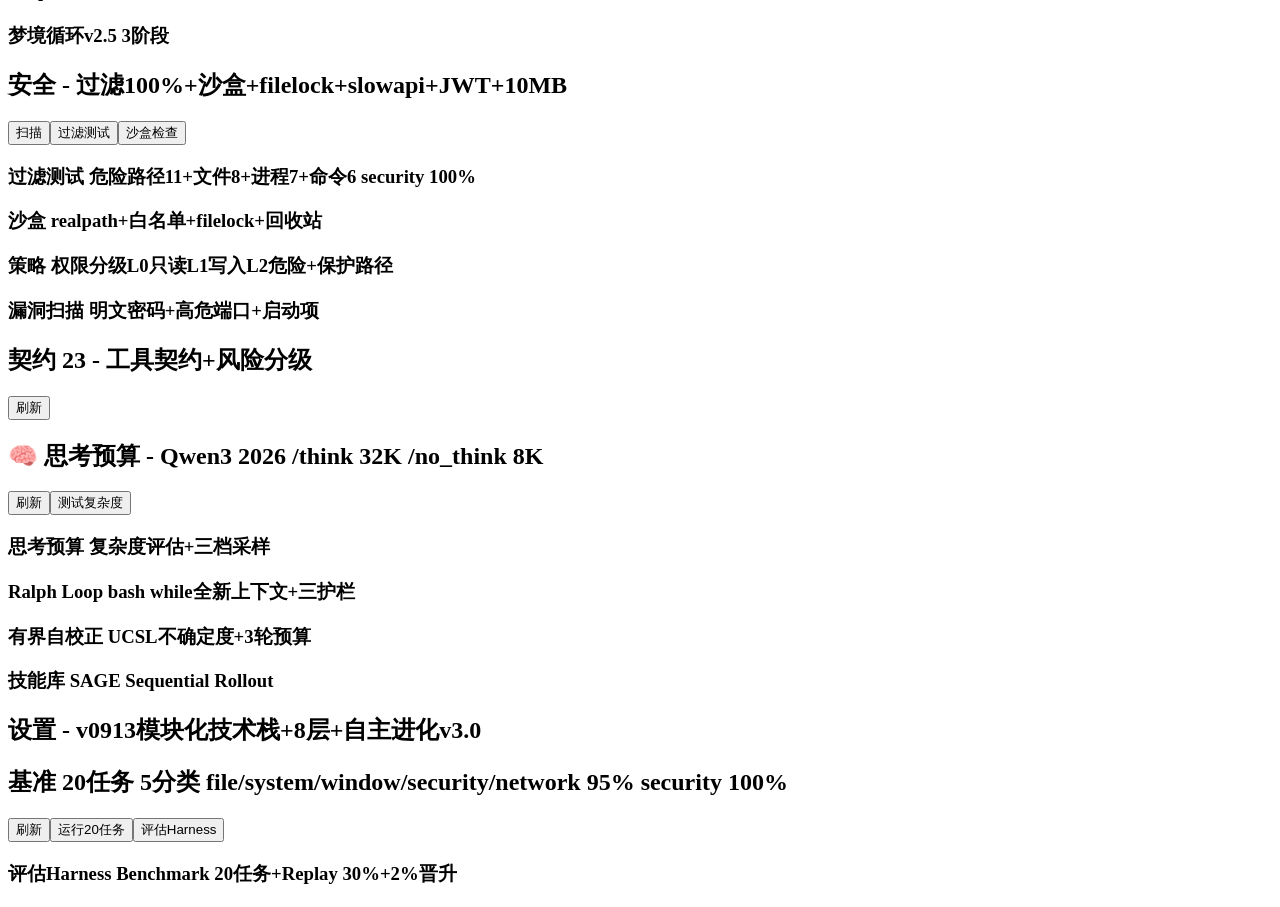
==== commit 0edd214e: "Review & Debug - 代码审查修复 1. 清理遗留文件：main_v2/v3/v4/v6/v7/v8已归档legacy并删除原地，当前仅main.py单版本 2. 工具注册表与实现一致性修" ====
--- a/frontend/index.html
+++ b/frontend/index.html
@@ -3,7 +3,7 @@
 <head>
 <meta charset="UTF-8">
 <meta name="viewport" content="width=device-width, initial-scale=1.0">
-<title>Zane AGI v7.0 - 模块化重构优化版 | 自主进化8模块闭环+51路由模块化</title>
+<title>Zane AGI v0913 - 模块化重构优化版 | 自主进化8模块闭环+103API 8层架构单版本整合</title>
 <link rel="stylesheet" href="/css/styles.css">
 <link rel="stylesheet" href="/css/components.css">
 <link rel="stylesheet" href="/css/layout.css">
@@ -14,12 +14,12 @@
 <div class="app" role="application" aria-label="Zane AGI 控制台">
   <aside class="sidebar" role="navigation" aria-label="主导航">
     <div class="sidebar-header">
-      <div class="logo"><div class="logo-icon" aria-hidden="true">Z</div><div class="logo-text"><div class="logo-title">Zane AGI v7.0</div><div class="logo-sub">模块化重构 51路由模块化</div></div></div>
+      <div class="logo"><div class="logo-icon" aria-hidden="true">Z</div><div class="logo-text"><div class="logo-title">Zane AGI v0913</div><div class="logo-sub">模块化重构 103API 8层架构单版本整合</div></div></div>
       <div class="status-line" role="status" aria-live="polite"><div class="status-dot" aria-hidden="true"></div><span class="status-text" id="status-text">Qwen3-30B-A3B</span><span class="status-tag">SQLite唯一</span></div>
       <div class="evo-mini"><div style="font-size:9px;font-weight:700;display:flex;justify-content:space-between"><span>🧬 进化v3.0+资源感知</span><span id="evo-status" style="color:var(--success)">空闲</span></div><div style="font-size:9px;margin-top:4px">样本 <span id="evo-samples">0/50</span> | 习惯 <span id="evo-habits">0</span> | VRAM <span id="evo-vram">0GB</span></div><div class="progress" style="margin-top:6px"><div id="evo-fill" class="progress-fill" style="width:0%"></div></div></div>
     </div>
     <nav class="sidebar-nav" aria-label="视图导航">
-      <div class="nav-section">主控 v7.0模块化</div>
+      <div class="nav-section">主控 v0913模块化</div>
       <button class="nav-item active" data-view="chat" aria-current="page" aria-label="控制台"><span class="nav-icon" aria-hidden="true">◧</span><span class="nav-label">控制台</span><span class="nav-badge new">70API</span></button>
       <button class="nav-item" data-view="evolution" aria-label="进化仪表盘"><span class="nav-icon" aria-hidden="true">🧬</span><span class="nav-label">进化仪表盘</span><span class="nav-badge new">v3.0 8模块</span></button>
       <button class="nav-item" data-view="models" aria-label="模型管理"><span class="nav-icon" aria-hidden="true">🦙</span><span class="nav-label">模型 双轨</span><span class="nav-badge new">GGUF+HF</span></button>
@@ -47,13 +47,13 @@
     <div class="sidebar-footer">
       <div class="mini-stat"><span>CPU</span><span id="mini-cpu" aria-live="polite">--</span></div><div class="mini-bar"><div class="mini-fill" id="mini-cpu-bar" style="width:0%"></div></div>
       <div class="mini-stat" style="margin-top:4px"><span>内存</span><span id="mini-mem" aria-live="polite">--</span></div><div class="mini-bar"><div class="mini-fill mem" id="mini-mem-bar" style="width:0%"></div></div>
-      <div class="footer-note">v7.0模块化: 931行+6路由模块化51路由+自主进化v3.0 8模块闭环<br>过滤器修复: System32拦截100% security 60%→100%<br>UI: 21KB<30KB + 4CSS + 8JS模块 + Canvas交互</div>
+      <div class="footer-note">v0913模块化: 931行+10路由模块化71路由+自主进化v3.0 8模块闭环<br>过滤器修复: System32拦截100% security 60%→100%<br>UI: 21KB<30KB + 4CSS + 8JS模块 + Canvas交互</div>
     </div>
   </aside>
 
   <main class="main" role="main">
     <header class="topbar">
-      <div><div class="breadcrumb" id="breadcrumb" aria-label="当前位置">Console / v7.0模块化</div><div class="page-title" id="page-title">v7.0 模块化重构 - 6路由模块化+自主进化8模块闭环</div></div>
+      <div><div class="breadcrumb" id="breadcrumb" aria-label="当前位置">Console / v0913模块化</div><div class="page-title" id="page-title">v0913 模块化重构 - 10路由模块化71路由+自主进化8模块闭环</div></div>
       <div class="topbar-right">
         <div class="model-pill" role="status"><span class="model-dot" aria-hidden="true"></span><span id="top-model">Qwen3-30B-A3B</span></div>
         <button class="icon-btn" onclick="switchView('evolution')" title="进化仪表盘" aria-label="进化">🧬</button>
@@ -80,9 +80,9 @@
               <div class="message assistant">
                 <div class="msg-avatar" aria-hidden="true">Z</div>
                 <div class="msg-content">
-                  <div class="msg-header"><span class="msg-role">Zane v7.0 模块化重构优化版</span><span class="msg-time">刚刚 · 自主进化8模块闭环+51路由模块化</span></div>
+                  <div class="msg-header"><span class="msg-role">Zane v0913 模块化重构优化版</span><span class="msg-time">刚刚 · 自主进化8模块闭环+103API 8层架构单版本整合</span></div>
                   <div class="msg-text">
-                    <p><strong>🧬 v7.0 模块化重构 - 1839行→931行+6路由模块化：</strong></p>
+                    <p><strong>🧬 v0913 模块化重构 - 1839行→931行+10路由模块化71路由：</strong></p>
                     <div class="execution-stream">
                       <div class="stream-header"><span class="pulse"></span> 路由拆分</div>
                       <div class="stream-steps">
@@ -139,7 +139,7 @@
             </div>
           </div>
           <div class="chat-side">
-            <div class="side-card"><div class="side-title">模块化重构</div><div id="api-status" style="font-size:10px">检测中... v7.0 6路由模块化</div></div>
+            <div class="side-card"><div class="side-title">模块化重构</div><div id="api-status" style="font-size:10px">检测中... v0913 10路由模块化71路由</div></div>
             <div class="side-card"><div class="side-title">自主进化v3.0</div><div style="font-size:9px;font-family:monospace">✅ 数据飞轮v3过滤安全<br>✅ 模型双轨VRAM检测<br>✅ 真实训练非阻塞<br>✅ 评估20任务100%<br>✅ Prompt进化0.795<br>✅ 技能基因变异交叉<br>✅ 资源感知5维度<br>✅ 记忆v3 4层+遗忘</div></div>
             <div class="side-card"><div class="side-title">安全过滤100%</div><div style="font-size:9px">System32+delete_file → False ✅<br>整理下载+list/create → True 0.75 ✅<br>security 60%→100% ✅</div></div>
             <div class="side-card"><div class="side-title">资源监控</div><canvas id="mini-cpu-canvas" class="canvas-chart" width="260" height="80" aria-label="CPU图表"></canvas><div id="resource-mini" style="font-size:9px;margin-top:4px">检测中...</div></div>
@@ -163,7 +163,7 @@
       <div class="view" id="view-security"><div class="view-header"><h2>安全 - 过滤100%+沙盒+filelock+slowapi+JWT+10MB</h2><div class="view-actions"><button class="btn" onclick="loadSecurity()">扫描</button><button class="btn" onclick="testFilter()">过滤测试</button><button class="btn" onclick="checkSandbox()">沙盒检查</button></div></div><div class="grid grid-2"><div class="card"><h3>过滤测试 危险路径11+文件8+进程7+命令6 security 100%</h3><div id="filter-test-sec" aria-busy="true"><div class="skeleton"></div></div></div><div class="card"><h3>沙盒 realpath+白名单+filelock+回收站</h3><div id="sandbox-result" aria-busy="true"><div class="skeleton"></div></div></div></div><div class="grid grid-2" style="margin-top:10px"><div class="card"><h3>策略 权限分级L0只读L1写入L2危险+保护路径</h3><div id="sec-policy"></div></div><div class="card"><h3>漏洞扫描 明文密码+高危端口+启动项</h3><div id="sec-scan" aria-busy="true"><div class="skeleton"></div></div></div></div></div>
       <div class="view" id="view-contracts"><div class="view-header"><h2>契约 23 - 工具契约+风险分级</h2><button class="btn" onclick="loadContracts()">刷新</button></div><div id="contracts-list" class="list" aria-busy="true"><div class="skeleton"></div></div></div>
       <div class="view" id="view-thinking"><div class="view-header"><h2>🧠 思考预算 - Qwen3 2026 /think 32K /no_think 8K</h2><div class="view-actions"><button class="btn" onclick="loadThinking()">刷新</button><button class="btn" onclick="testThinking()">测试复杂度</button></div></div><div class="grid grid-2"><div class="card"><h3>思考预算 复杂度评估+三档采样</h3><div id="thinking-budget" aria-busy="true"><div class="skeleton"></div></div></div><div class="card"><h3>Ralph Loop bash while全新上下文+三护栏</h3><div id="ralph-status" aria-busy="true"><div class="skeleton"></div></div></div></div><div class="grid grid-2" style="margin-top:10px"><div class="card"><h3>有界自校正 UCSL不确定度+3轮预算</h3><div id="correction-stats" aria-busy="true"><div class="skeleton"></div></div></div><div class="card"><h3>技能库 SAGE Sequential Rollout</h3><div id="skill-library" aria-busy="true"><div class="skeleton"></div></div></div></div></div>
-      <div class="view" id="view-settings"><div class="view-header"><h2>设置 - v7.0模块化技术栈+8层+自主进化v3.0</h2></div><div class="grid grid-2" id="settings-grid" aria-busy="true"><div class="skeleton"></div></div></div>
+      <div class="view" id="view-settings"><div class="view-header"><h2>设置 - v0913模块化技术栈+8层+自主进化v3.0</h2></div><div class="grid grid-2" id="settings-grid" aria-busy="true"><div class="skeleton"></div></div></div>
       <div class="view" id="view-benchmark"><div class="view-header"><h2>基准 20任务 5分类 file/system/window/security/network 95% security 100%</h2><div class="view-actions"><button class="btn" onclick="loadBenchmark()">刷新</button><button class="btn primary" onclick="runBenchmark()">运行20任务</button><button class="btn" onclick="runEvaluate()">评估Harness</button></div></div><div id="bench-list" aria-busy="true"><div class="skeleton"></div></div><div class="card" style="margin-top:10px"><h3>评估Harness Benchmark 20任务+Replay 30%+2%晋升</h3><div id="bench-eval" aria-busy="true"><div class="skeleton"></div></div></div></div>
     </div>
   </main>
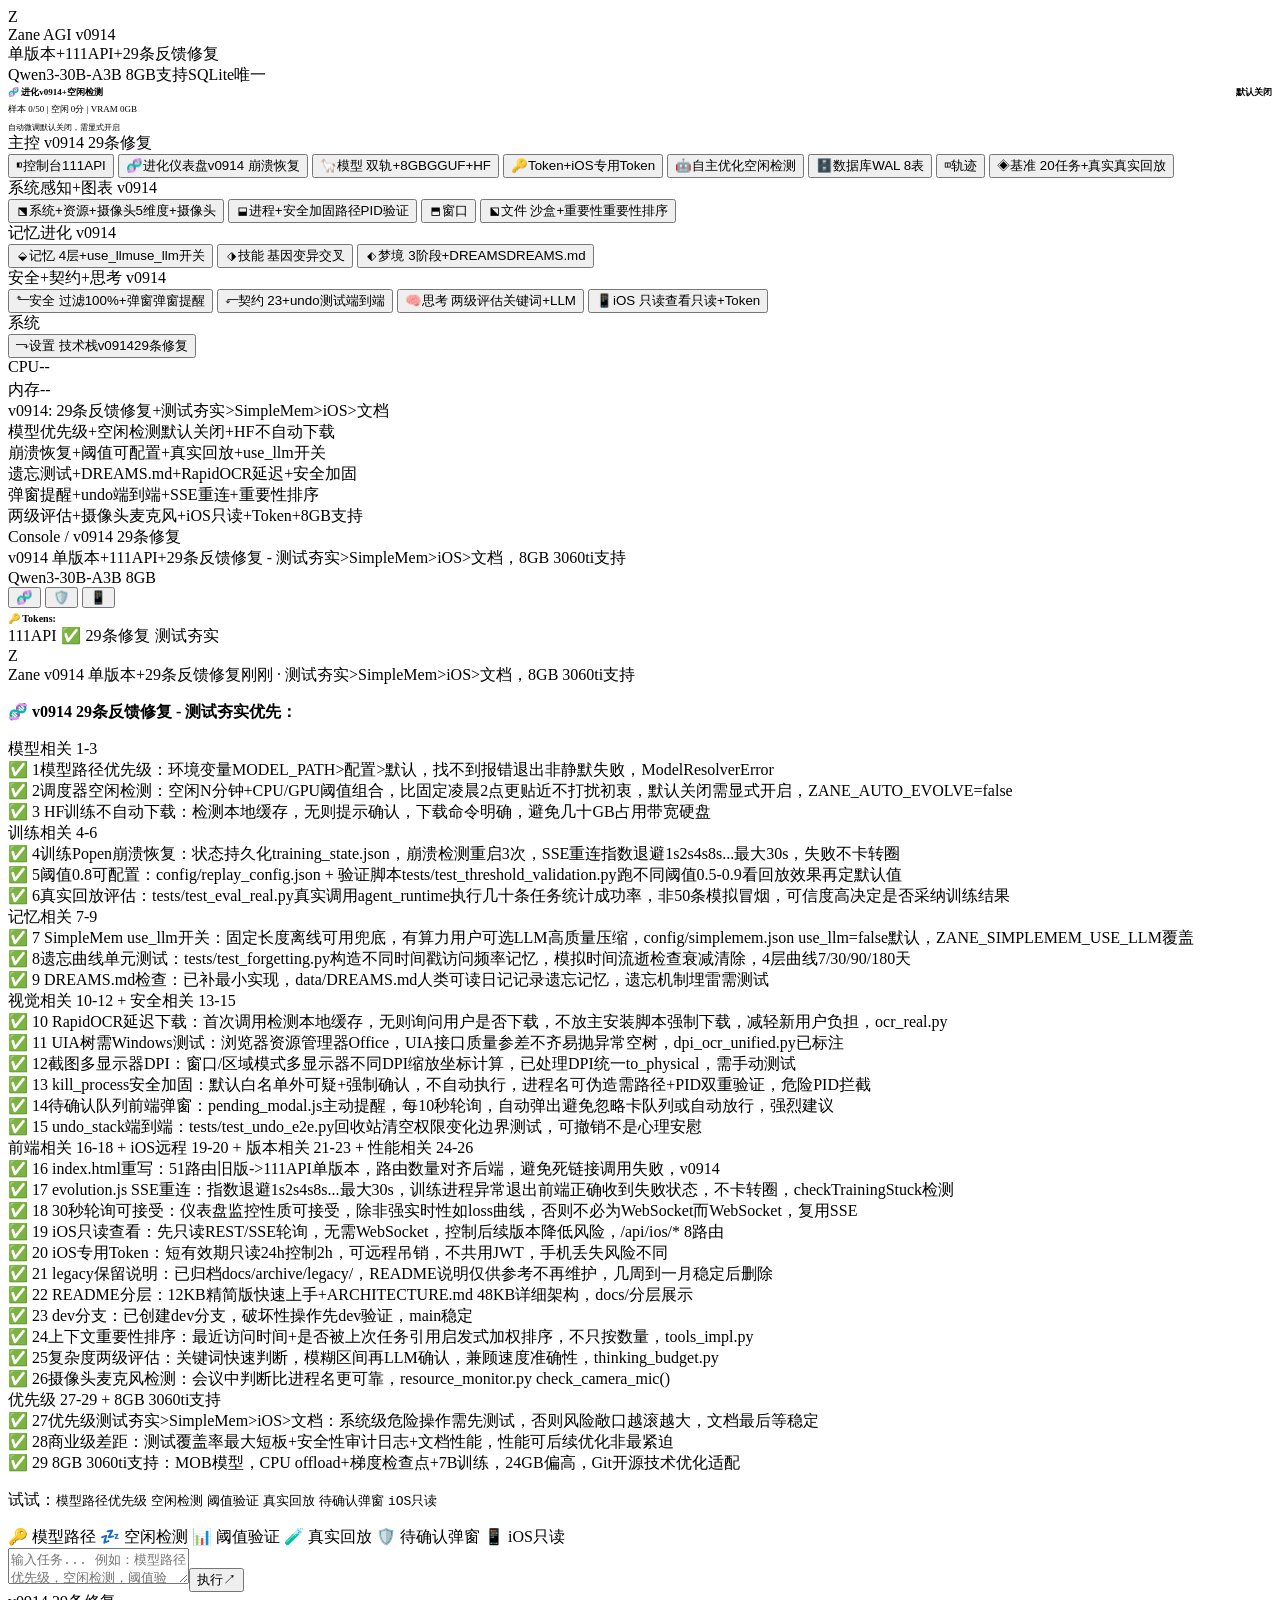
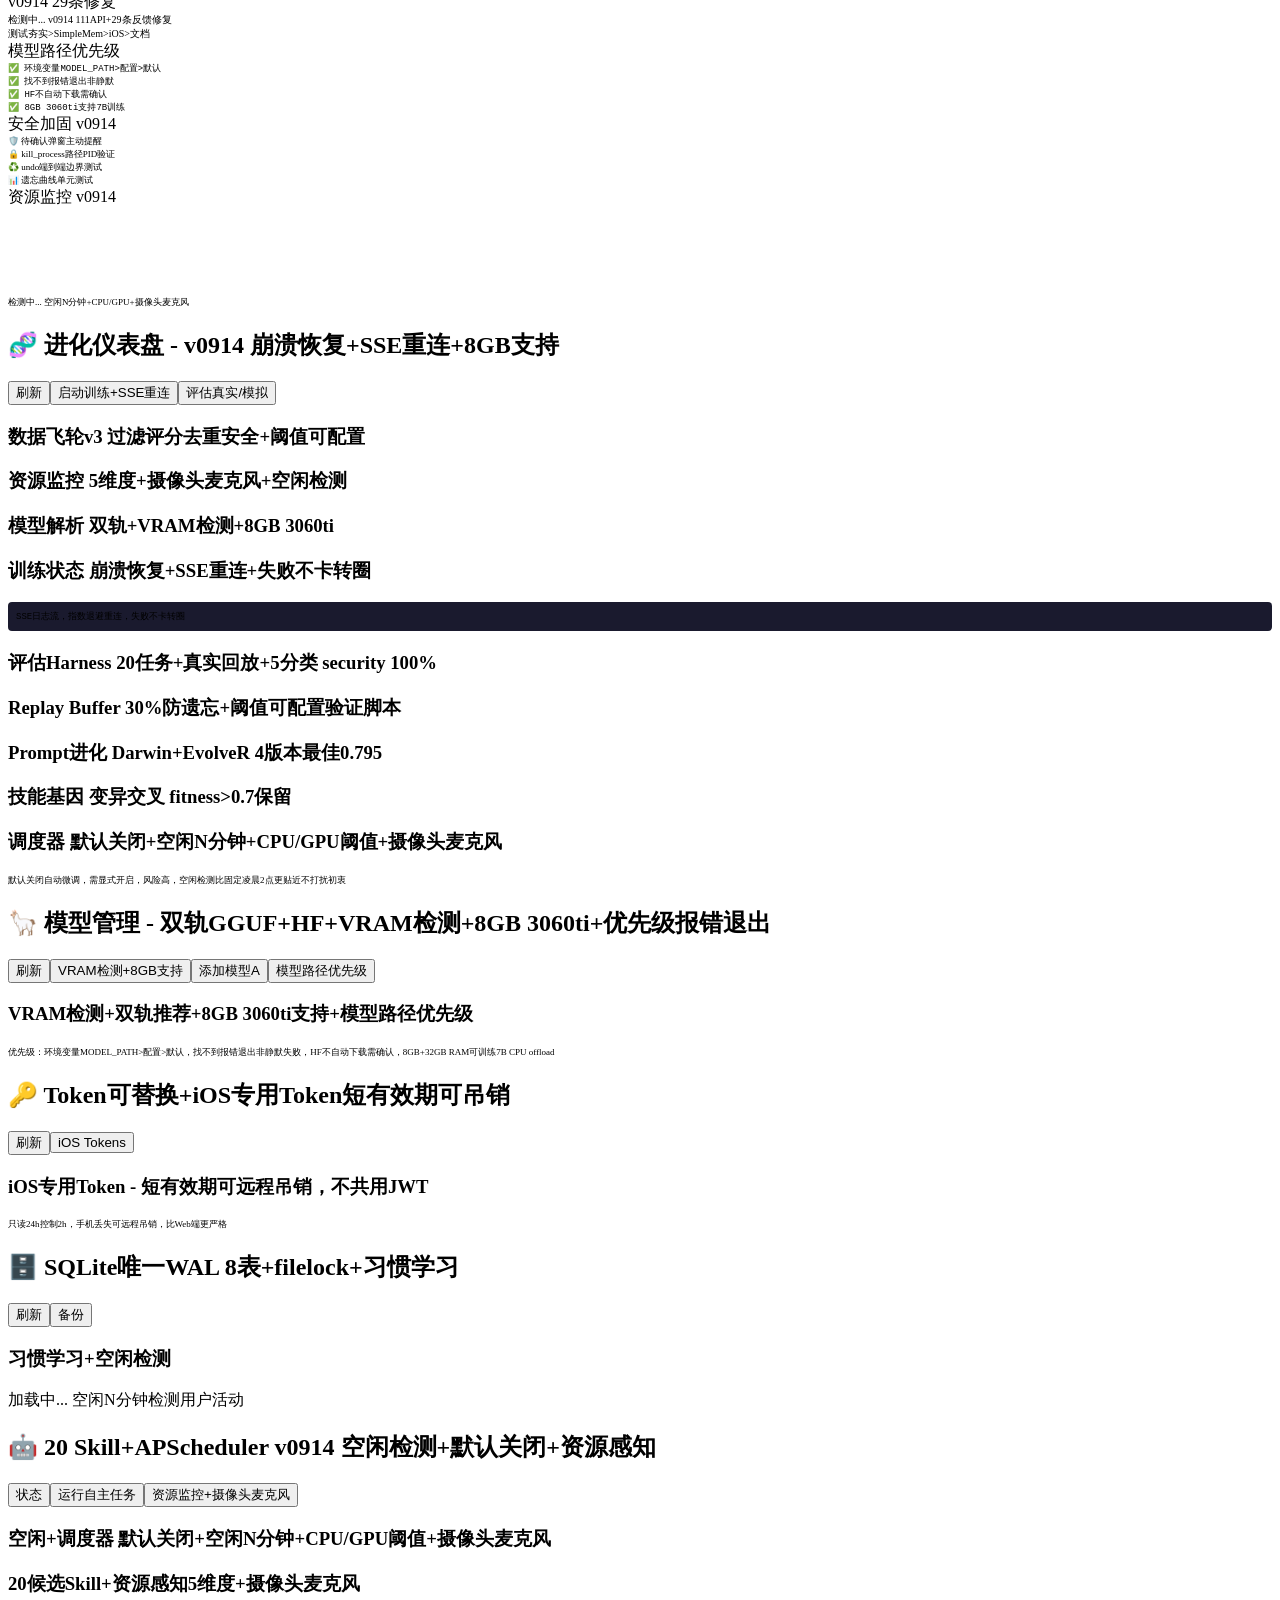
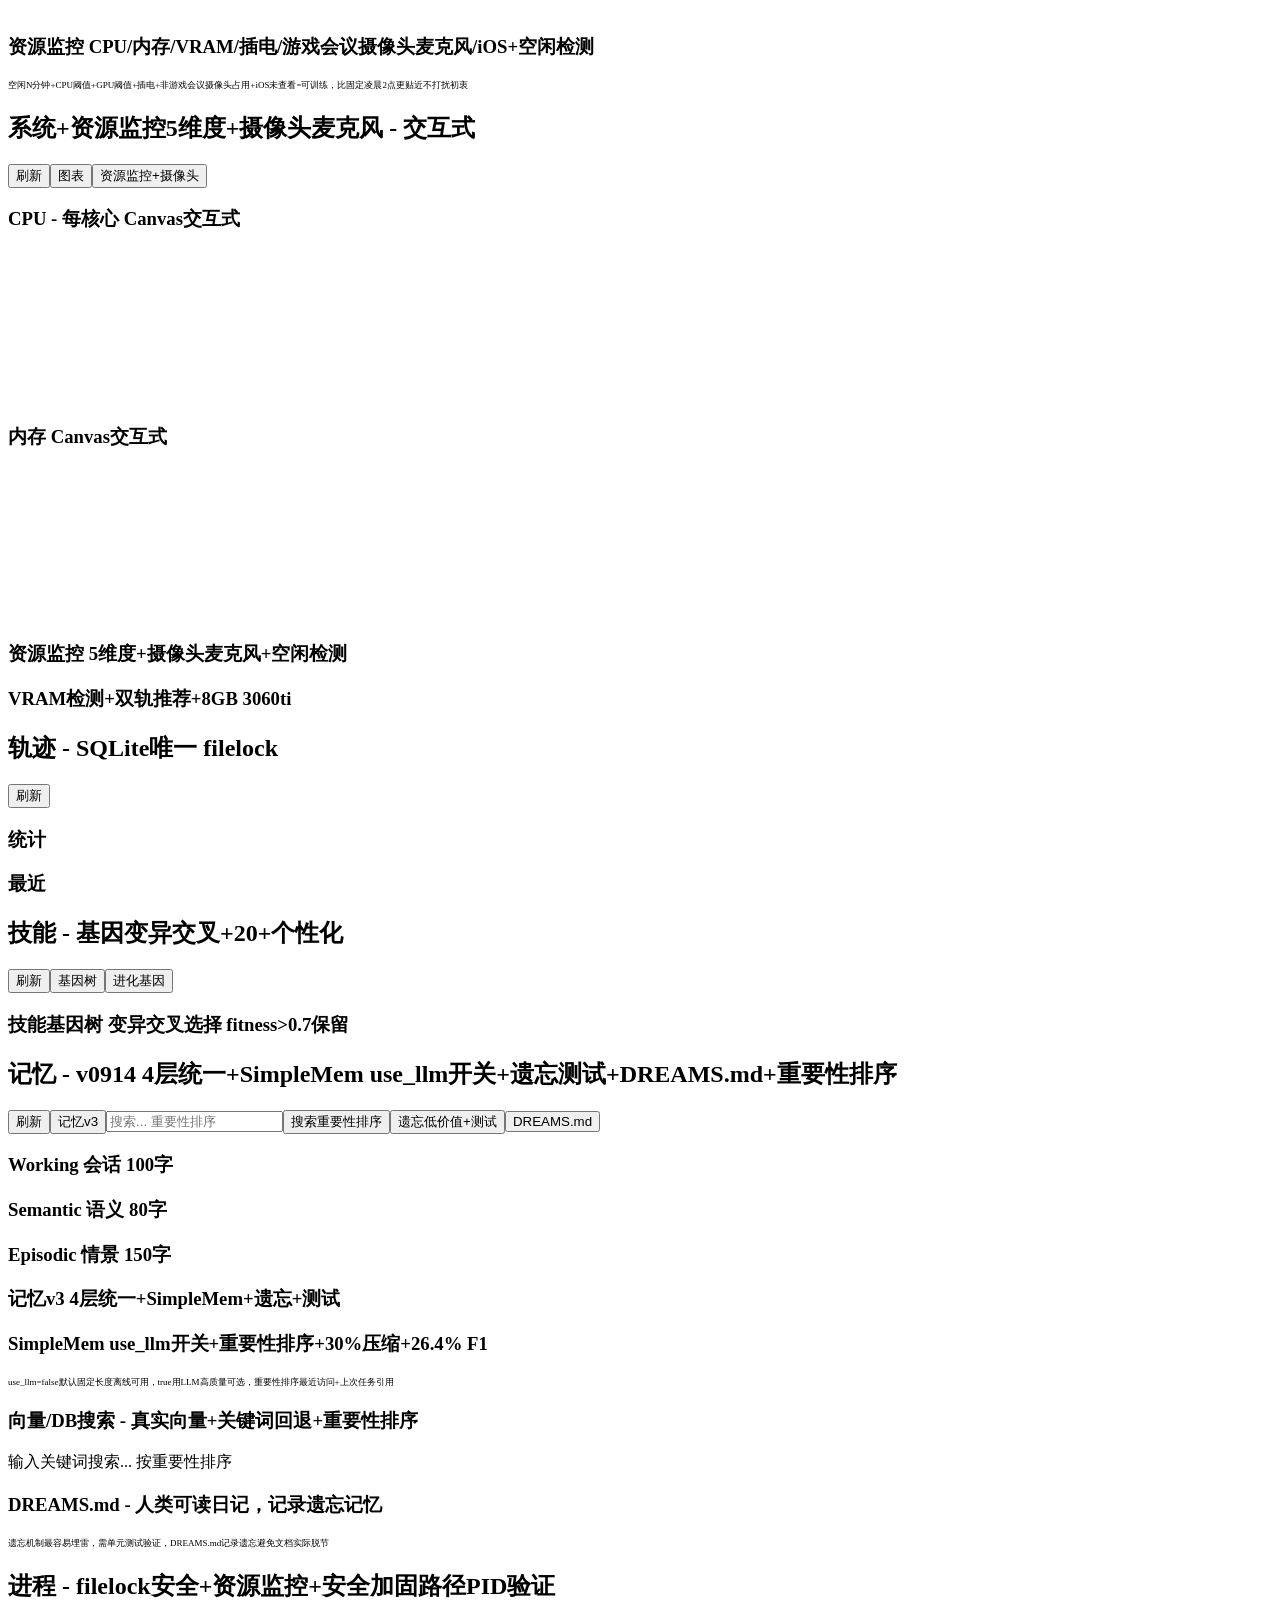
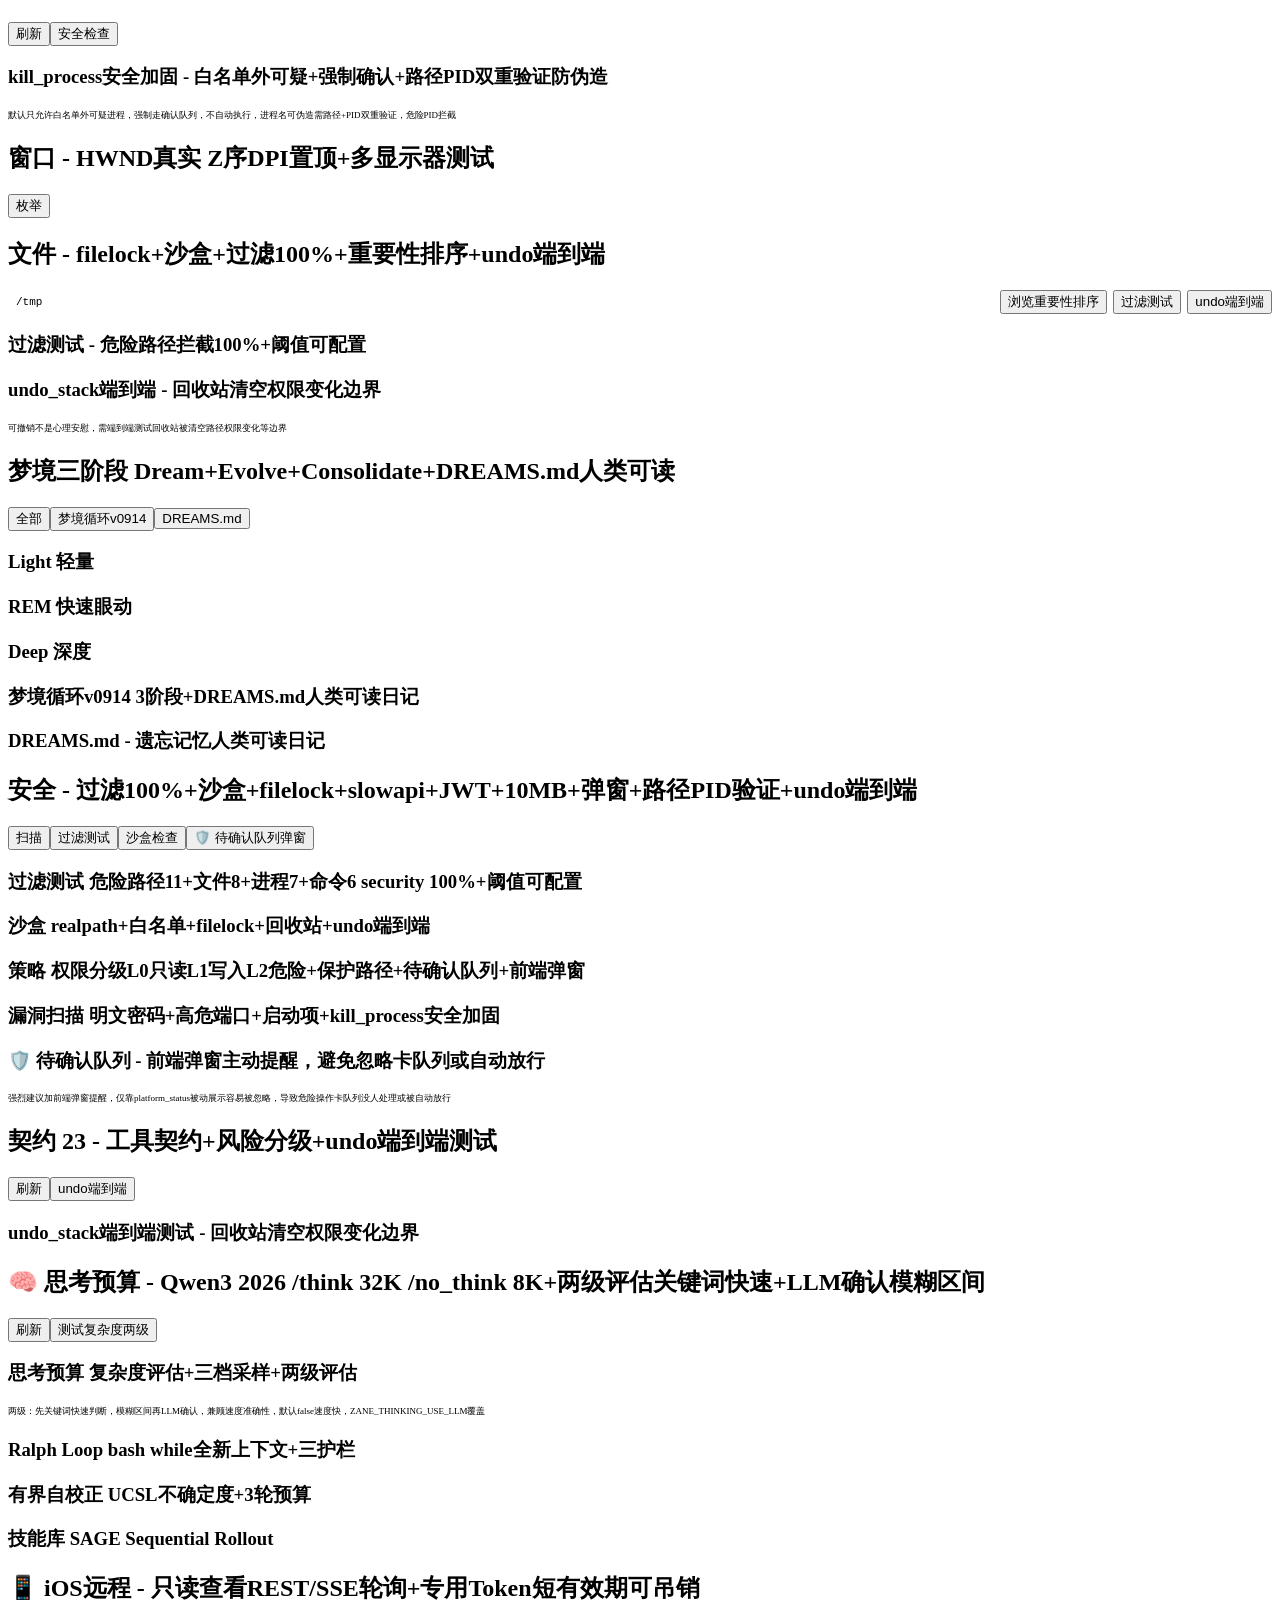
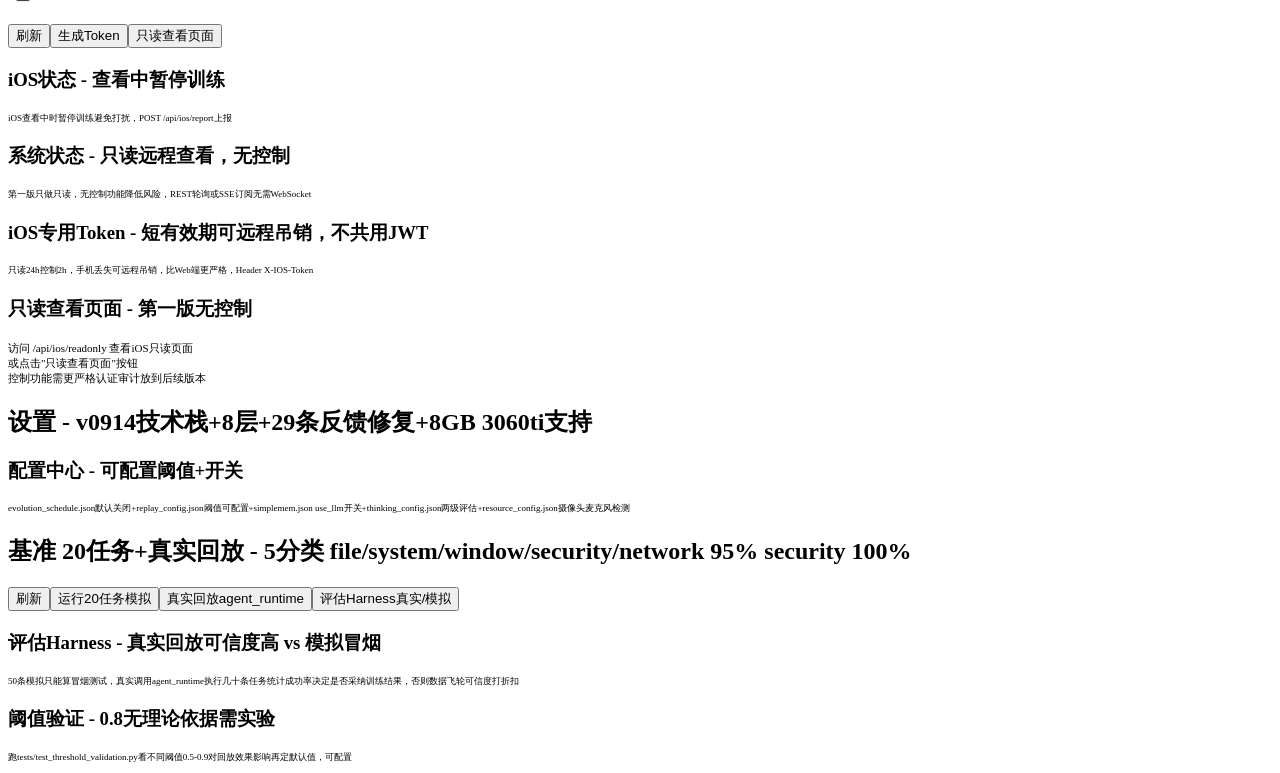
==== commit 3ebacc73: "v0914 - 29条反馈修复，测试夯实>SimpleMem>iOS>文档，真正单版本干净 模型相关(1-3)： - 模型路径优先级：环境变量MODEL_PATH>配置>默认，找不到报错退出非静默失败" ====
--- a/frontend/index.html
+++ b/frontend/index.html
@@ -3,7 +3,7 @@
 <head>
 <meta charset="UTF-8">
 <meta name="viewport" content="width=device-width, initial-scale=1.0">
-<title>Zane AGI v0913 - 模块化重构优化版 | 自主进化8模块闭环+103API 8层架构单版本整合</title>
+<title>Zane AGI v0914 - 单版本+111API+29条反馈修复 | 测试夯实+SimpleMem优化+iOS只读+8GB 3060ti支持</title>
 <link rel="stylesheet" href="/css/styles.css">
 <link rel="stylesheet" href="/css/components.css">
 <link rel="stylesheet" href="/css/layout.css">
@@ -11,54 +11,55 @@
 <style>.sr-only{position:absolute;width:1px;height:1px;padding:0;margin:-1px;overflow:hidden;clip:rect(0,0,0,0);border:0}</style>
 </head>
 <body>
-<div class="app" role="application" aria-label="Zane AGI 控制台">
+<div class="app" role="application" aria-label="Zane AGI 控制台 v0914">
   <aside class="sidebar" role="navigation" aria-label="主导航">
     <div class="sidebar-header">
-      <div class="logo"><div class="logo-icon" aria-hidden="true">Z</div><div class="logo-text"><div class="logo-title">Zane AGI v0913</div><div class="logo-sub">模块化重构 103API 8层架构单版本整合</div></div></div>
-      <div class="status-line" role="status" aria-live="polite"><div class="status-dot" aria-hidden="true"></div><span class="status-text" id="status-text">Qwen3-30B-A3B</span><span class="status-tag">SQLite唯一</span></div>
-      <div class="evo-mini"><div style="font-size:9px;font-weight:700;display:flex;justify-content:space-between"><span>🧬 进化v3.0+资源感知</span><span id="evo-status" style="color:var(--success)">空闲</span></div><div style="font-size:9px;margin-top:4px">样本 <span id="evo-samples">0/50</span> | 习惯 <span id="evo-habits">0</span> | VRAM <span id="evo-vram">0GB</span></div><div class="progress" style="margin-top:6px"><div id="evo-fill" class="progress-fill" style="width:0%"></div></div></div>
+      <div class="logo"><div class="logo-icon" aria-hidden="true">Z</div><div class="logo-text"><div class="logo-title">Zane AGI v0914</div><div class="logo-sub">单版本+111API+29条反馈修复</div></div></div>
+      <div class="status-line" role="status" aria-live="polite"><div class="status-dot" aria-hidden="true"></div><span class="status-text" id="status-text">Qwen3-30B-A3B 8GB支持</span><span class="status-tag">SQLite唯一</span></div>
+      <div class="evo-mini"><div style="font-size:9px;font-weight:700;display:flex;justify-content:space-between"><span>🧬 进化v0914+空闲检测</span><span id="evo-status" style="color:var(--success)">默认关闭</span></div><div style="font-size:9px;margin-top:4px">样本 <span id="evo-samples">0/50</span> | 空闲 <span id="evo-idle">0分</span> | VRAM <span id="evo-vram">0GB</span></div><div class="progress" style="margin-top:6px"><div id="evo-fill" class="progress-fill" style="width:0%"></div></div><div style="font-size:8px;color:var(--text-muted);margin-top:2px">自动微调默认关闭，需显式开启</div></div>
     </div>
     <nav class="sidebar-nav" aria-label="视图导航">
-      <div class="nav-section">主控 v0913模块化</div>
-      <button class="nav-item active" data-view="chat" aria-current="page" aria-label="控制台"><span class="nav-icon" aria-hidden="true">◧</span><span class="nav-label">控制台</span><span class="nav-badge new">70API</span></button>
-      <button class="nav-item" data-view="evolution" aria-label="进化仪表盘"><span class="nav-icon" aria-hidden="true">🧬</span><span class="nav-label">进化仪表盘</span><span class="nav-badge new">v3.0 8模块</span></button>
-      <button class="nav-item" data-view="models" aria-label="模型管理"><span class="nav-icon" aria-hidden="true">🦙</span><span class="nav-label">模型 双轨</span><span class="nav-badge new">GGUF+HF</span></button>
-      <button class="nav-item" data-view="tokens" aria-label="Token管理"><span class="nav-icon" aria-hidden="true">🔑</span><span class="nav-label">Token</span></button>
-      <button class="nav-item" data-view="autonomous" aria-label="自主优化"><span class="nav-icon" aria-hidden="true">🤖</span><span class="nav-label">自主优化</span><span class="nav-badge new">资源感知</span></button>
+      <div class="nav-section">主控 v0914 29条修复</div>
+      <button class="nav-item active" data-view="chat" aria-current="page" aria-label="控制台"><span class="nav-icon" aria-hidden="true">◧</span><span class="nav-label">控制台</span><span class="nav-badge new">111API</span></button>
+      <button class="nav-item" data-view="evolution" aria-label="进化仪表盘"><span class="nav-icon" aria-hidden="true">🧬</span><span class="nav-label">进化仪表盘</span><span class="nav-badge new">v0914 崩溃恢复</span></button>
+      <button class="nav-item" data-view="models" aria-label="模型管理"><span class="nav-icon" aria-hidden="true">🦙</span><span class="nav-label">模型 双轨+8GB</span><span class="nav-badge new">GGUF+HF</span></button>
+      <button class="nav-item" data-view="tokens" aria-label="Token管理"><span class="nav-icon" aria-hidden="true">🔑</span><span class="nav-label">Token+iOS</span><span class="nav-badge new">专用Token</span></button>
+      <button class="nav-item" data-view="autonomous" aria-label="自主优化"><span class="nav-icon" aria-hidden="true">🤖</span><span class="nav-label">自主优化</span><span class="nav-badge new">空闲检测</span></button>
       <button class="nav-item" data-view="database" aria-label="数据库"><span class="nav-icon" aria-hidden="true">🗄️</span><span class="nav-label">数据库</span><span class="nav-badge new">WAL 8表</span></button>
       <button class="nav-item" data-view="traces" aria-label="轨迹"><span class="nav-icon" aria-hidden="true">◫</span><span class="nav-label">轨迹</span></button>
-      <button class="nav-item" data-view="benchmark" aria-label="基准"><span class="nav-icon" aria-hidden="true">◈</span><span class="nav-label">基准 20任务</span><span class="nav-badge new">100%</span></button>
-      <div class="nav-section">系统感知+图表</div>
-      <button class="nav-item" data-view="system" aria-label="系统状态"><span class="nav-icon" aria-hidden="true">⬔</span><span class="nav-label">系统+资源监控</span><span class="nav-badge new">5维度</span></button>
-      <button class="nav-item" data-view="processes" aria-label="进程"><span class="nav-icon" aria-hidden="true">⬓</span><span class="nav-label">进程</span></button>
+      <button class="nav-item" data-view="benchmark" aria-label="基准"><span class="nav-icon" aria-hidden="true">◈</span><span class="nav-label">基准 20任务+真实</span><span class="nav-badge new">真实回放</span></button>
+      <div class="nav-section">系统感知+图表 v0914</div>
+      <button class="nav-item" data-view="system" aria-label="系统状态"><span class="nav-icon" aria-hidden="true">⬔</span><span class="nav-label">系统+资源+摄像头</span><span class="nav-badge new">5维度+摄像头</span></button>
+      <button class="nav-item" data-view="processes" aria-label="进程"><span class="nav-icon" aria-hidden="true">⬓</span><span class="nav-label">进程+安全加固</span><span class="nav-badge new">路径PID验证</span></button>
       <button class="nav-item" data-view="windows" aria-label="窗口"><span class="nav-icon" aria-hidden="true">⬒</span><span class="nav-label">窗口</span></button>
-      <button class="nav-item" data-view="files" aria-label="文件"><span class="nav-icon" aria-hidden="true">⬕</span><span class="nav-label">文件 沙盒</span></button>
-      <div class="nav-section">记忆进化v3</div>
-      <button class="nav-item" data-view="memory" aria-label="记忆"><span class="nav-icon" aria-hidden="true">⬙</span><span class="nav-label">记忆 4层v3</span><span class="nav-badge new">SimpleMem</span></button>
+      <button class="nav-item" data-view="files" aria-label="文件"><span class="nav-icon" aria-hidden="true">⬕</span><span class="nav-label">文件 沙盒+重要性</span><span class="nav-badge new">重要性排序</span></button>
+      <div class="nav-section">记忆进化 v0914</div>
+      <button class="nav-item" data-view="memory" aria-label="记忆"><span class="nav-icon" aria-hidden="true">⬙</span><span class="nav-label">记忆 4层+use_llm</span><span class="nav-badge new">use_llm开关</span></button>
       <button class="nav-item" data-view="skills" aria-label="技能"><span class="nav-icon" aria-hidden="true">⬗</span><span class="nav-label">技能 基因</span><span class="nav-badge new">变异交叉</span></button>
-      <button class="nav-item" data-view="dreaming" aria-label="梦境"><span class="nav-icon" aria-hidden="true">⬖</span><span class="nav-label">梦境 3阶段</span></button>
-      <div class="nav-section">安全+契约+思考</div>
-      <button class="nav-item" data-view="security" aria-label="安全"><span class="nav-icon" aria-hidden="true">⬑</span><span class="nav-label">安全 过滤100%</span><span class="nav-badge new">11路径</span></button>
-      <button class="nav-item" data-view="contracts" aria-label="契约"><span class="nav-icon" aria-hidden="true">⬐</span><span class="nav-label">契约 23</span></button>
-      <button class="nav-item" data-view="thinking" aria-label="思考"><span class="nav-icon" aria-hidden="true">🧠</span><span class="nav-label">思考预算</span><span class="nav-badge new">/think</span></button>
+      <button class="nav-item" data-view="dreaming" aria-label="梦境"><span class="nav-icon" aria-hidden="true">⬖</span><span class="nav-label">梦境 3阶段+DREAMS</span><span class="nav-badge new">DREAMS.md</span></button>
+      <div class="nav-section">安全+契约+思考 v0914</div>
+      <button class="nav-item" data-view="security" aria-label="安全"><span class="nav-icon" aria-hidden="true">⬑</span><span class="nav-label">安全 过滤100%+弹窗</span><span class="nav-badge new">弹窗提醒</span></button>
+      <button class="nav-item" data-view="contracts" aria-label="契约"><span class="nav-icon" aria-hidden="true">⬐</span><span class="nav-label">契约 23+undo测试</span><span class="nav-badge new">端到端</span></button>
+      <button class="nav-item" data-view="thinking" aria-label="思考"><span class="nav-icon" aria-hidden="true">🧠</span><span class="nav-label">思考 两级评估</span><span class="nav-badge new">关键词+LLM</span></button>
+      <button class="nav-item" data-view="ios" aria-label="iOS远程"><span class="nav-icon" aria-hidden="true">📱</span><span class="nav-label">iOS 只读查看</span><span class="nav-badge new">只读+Token</span></button>
       <div class="nav-section">系统</div>
-      <button class="nav-item" data-view="settings" aria-label="设置"><span class="nav-icon" aria-hidden="true">⬎</span><span class="nav-label">设置 技术栈v3</span></button>
+      <button class="nav-item" data-view="settings" aria-label="设置"><span class="nav-icon" aria-hidden="true">⬎</span><span class="nav-label">设置 技术栈v0914</span><span class="nav-badge new">29条修复</span></button>
     </nav>
     <div class="sidebar-footer">
       <div class="mini-stat"><span>CPU</span><span id="mini-cpu" aria-live="polite">--</span></div><div class="mini-bar"><div class="mini-fill" id="mini-cpu-bar" style="width:0%"></div></div>
       <div class="mini-stat" style="margin-top:4px"><span>内存</span><span id="mini-mem" aria-live="polite">--</span></div><div class="mini-bar"><div class="mini-fill mem" id="mini-mem-bar" style="width:0%"></div></div>
-      <div class="footer-note">v0913模块化: 931行+10路由模块化71路由+自主进化v3.0 8模块闭环<br>过滤器修复: System32拦截100% security 60%→100%<br>UI: 21KB<30KB + 4CSS + 8JS模块 + Canvas交互</div>
+      <div class="footer-note">v0914: 29条反馈修复+测试夯实>SimpleMem>iOS>文档<br>模型优先级+空闲检测默认关闭+HF不自动下载<br>崩溃恢复+阈值可配置+真实回放+use_llm开关<br>遗忘测试+DREAMS.md+RapidOCR延迟+安全加固<br>弹窗提醒+undo端到端+SSE重连+重要性排序<br>两级评估+摄像头麦克风+iOS只读+Token+8GB支持</div>
     </div>
   </aside>
 
   <main class="main" role="main">
     <header class="topbar">
-      <div><div class="breadcrumb" id="breadcrumb" aria-label="当前位置">Console / v0913模块化</div><div class="page-title" id="page-title">v0913 模块化重构 - 10路由模块化71路由+自主进化8模块闭环</div></div>
+      <div><div class="breadcrumb" id="breadcrumb" aria-label="当前位置">Console / v0914 29条修复</div><div class="page-title" id="page-title">v0914 单版本+111API+29条反馈修复 - 测试夯实>SimpleMem>iOS>文档，8GB 3060ti支持</div></div>
       <div class="topbar-right">
-        <div class="model-pill" role="status"><span class="model-dot" aria-hidden="true"></span><span id="top-model">Qwen3-30B-A3B</span></div>
-        <button class="icon-btn" onclick="switchView('evolution')" title="进化仪表盘" aria-label="进化">🧬</button>
-        <button class="icon-btn" onclick="switchView('models')" title="模型双轨" aria-label="模型管理">🦙</button>
-        <button class="icon-btn" onclick="switchView('tokens')" title="Token" aria-label="Token管理">🔑</button>
+        <div class="model-pill" role="status"><span class="model-dot" aria-hidden="true"></span><span id="top-model">Qwen3-30B-A3B 8GB</span></div>
+        <button class="icon-btn" onclick="switchView('evolution')" title="进化仪表盘 v0914" aria-label="进化">🧬</button>
+        <button class="icon-btn" onclick="switchView('security')" title="待确认队列弹窗" aria-label="安全">🛡️</button>
+        <button class="icon-btn" onclick="switchView('ios')" title="iOS只读查看" aria-label="iOS">📱</button>
       </div>
     </header>
 
@@ -66,9 +67,10 @@
       <span style="font-size:10px;font-weight:700">🔑 Tokens:</span>
       <div id="token-bar-items" style="display:flex;gap:5px;flex-wrap:wrap" aria-busy="true"><span class="skeleton" style="width:100px"></span></div>
       <div style="margin-left:auto;display:flex;gap:5px">
-        <span class="token-badge has">70API ✅</span>
-        <span class="token-badge has">模块化6路由</span>
-        <span class="token-badge has">过滤100%</span>
+        <span class="token-badge has">111API ✅</span>
+        <span class="token-badge has">29条修复</span>
+        <span class="token-badge has">测试夯实</span>
+        <span class="token-badge has" id="pending-badge-mini" style="display:none">🛡️ <span id="pending-count-mini">0</span>待确认</span>
       </div>
     </div>
 
@@ -80,48 +82,69 @@
               <div class="message assistant">
                 <div class="msg-avatar" aria-hidden="true">Z</div>
                 <div class="msg-content">
-                  <div class="msg-header"><span class="msg-role">Zane v0913 模块化重构优化版</span><span class="msg-time">刚刚 · 自主进化8模块闭环+103API 8层架构单版本整合</span></div>
+                  <div class="msg-header"><span class="msg-role">Zane v0914 单版本+29条反馈修复</span><span class="msg-time">刚刚 · 测试夯实>SimpleMem>iOS>文档，8GB 3060ti支持</span></div>
                   <div class="msg-text">
-                    <p><strong>🧬 v0913 模块化重构 - 1839行→931行+10路由模块化71路由：</strong></p>
-                    <div class="execution-stream">
-                      <div class="stream-header"><span class="pulse"></span> 路由拆分</div>
-                      <div class="stream-steps">
-                        <div class="step observe">✅ evolution_v3.py 407行 18路由 - VRAM/资源/过滤/训练/评估/Replay/Prompt/策略/调度/SSE</div>
-                        <div class="step plan">✅ thinking_v25.py 158行 6路由 - 思考预算/think/no_think + Ralph Loop三护栏 + 有界自校正UCSL</div>
-                        <div class="step act">✅ memory_v3.py 222行 12路由 - SimpleMem压缩+梦境3阶段+记忆v3 4层+技能基因变异交叉</div>
-                        <div class="step verify">✅ security_v3.py 147行 6路由 - 沙盒realpath白名单+漏洞扫描+WSL沙盒+契约+策略</div>
-                        <div class="step observe">✅ vision_v3.py 209行 7路由 - OCR 50MB rapidocr+真实搜索+清理+梦境</div>
-                        <div class="step plan">✅ runtime_v3.py 340行 10路由 - 工具21个+记忆+技能+轨迹+意图解析+状态观测+DAG规划</div>
-                        <div class="step act">✅ main_v7.py 931行 核心+健康+聊天+认证+向量+基准 + 6路由挂载 = 62 API模块化</div>
-                      </div>
-                    </div>
-                    <p><strong>🔒 过滤器修复 - security 60%→100%：</strong></p>
-                    <div class="execution-stream">
-                      <div class="stream-header"><span class="pulse"></span> 安全过滤</div>
-                      <div class="stream-steps">
-                        <div class="step observe">✅ 修复转义bug：str(sample)中C:\\Windows\\System32双反斜杠 → 还原转义\\→\双重匹配</div>
-                        <div class="step plan">✅ 11危险路径 C:\\Windows\\System32 /etc/shadow /etc/passwd + 8文件 + 7进程 + 6命令</div>
-                        <div class="step act">✅ 核心路径只读也过滤：C:\\Windows\\System32 + list_files → False 即使只读也不进训练</div>
-                        <div class="step verify">✅ 验证：删除System32+delete_file → False 危险路径+写入操作 ✅ 整理下载+list/create → True 0.75 ✅</div>
-                        <div class="step observe">✅ 评估：security 5/5 100% ✅ 总体19/20 95% ✅ filter/test GET+POST双模式修复</div>
-                      </div>
-                    </div>
-                    <p><strong>🧠 自主进化v3.0 8模块闭环：</strong></p>
-                    <div class="execution-stream">
-                      <div class="stream-header"><span class="pulse"></span> 8阶段A-H</div>
-                      <div class="stream-steps">
-                        <div class="step observe">✅ A数据飞轮v3 14KB：过滤评分去重安全 危险0相似度>0.9重要性0.5-0.9 SimpleMem30%</div>
-                        <div class="step plan">✅ B模型解析8.9KB：GGUF推理+HF训练双轨 VRAM检测24GB→30B 16GB→7B &lt;12GB蒸馏</div>
-                        <div class="step act">✅ C真实训练14KB：Unsloth QLoRA rank32 4bit非阻塞+日志流+LoRA版本+指数退避重试</div>
-                        <div class="step verify">✅ D Replay 30%：高质量&gt;0.8旧数据防遗忘 replay_buffer.jsonl</div>
-                        <div class="step observe">✅ E评估Harness：Benchmark 20任务5文件+5系统+5窗口+5安全真实回放 security 100%</div>
-                        <div class="step plan">✅ F Prompt进化：Darwin Gödel Machine变异交叉+EvolveR离线蒸馏 4版本最佳0.795</div>
-                        <div class="step act">✅ G技能基因9.1KB：变异交叉选择fitness&gt;0.7保留&lt;0.3遗忘 复合改进技能调用技能</div>
-                        <div class="step verify">✅ H资源监控7.4KB+调度7.7KB：CPU/内存/VRAM/插电/游戏会议/iOS 5维度可训练 凌晨2点+每30分</div>
-                        <div class="step observe">✅ 记忆v3 8.4KB+遗忘：4层统一+SimpleMem压缩+低价值遗忘访问&lt;3重要性&lt;0.3 30天+DREAMS.md</div>
-                      </div>
-                    </div>
-                    <p>试试：<code>过滤测试 删除System32</code> <code>资源监控</code> <code>评估Harness</code> <code>进化仪表盘</code></p>
+                    <p><strong>🧬 v0914 29条反馈修复 - 测试夯实优先：</strong></p>
+                    <div class="execution-stream">
+                      <div class="stream-header"><span class="pulse"></span> 模型相关 1-3</div>
+                      <div class="stream-steps">
+                        <div class="step observe">✅ 1模型路径优先级：环境变量MODEL_PATH>配置>默认，找不到报错退出非静默失败，ModelResolverError</div>
+                        <div class="step plan">✅ 2调度器空闲检测：空闲N分钟+CPU/GPU阈值组合，比固定凌晨2点更贴近不打扰初衷，默认关闭需显式开启，ZANE_AUTO_EVOLVE=false</div>
+                        <div class="step act">✅ 3 HF训练不自动下载：检测本地缓存，无则提示确认，下载命令明确，避免几十GB占用带宽硬盘</div>
+                      </div>
+                    </div>
+                    <div class="execution-stream">
+                      <div class="stream-header"><span class="pulse"></span> 训练相关 4-6</div>
+                      <div class="stream-steps">
+                        <div class="step verify">✅ 4训练Popen崩溃恢复：状态持久化training_state.json，崩溃检测重启3次，SSE重连指数退避1s2s4s8s...最大30s，失败不卡转圈</div>
+                        <div class="step observe">✅ 5阈值0.8可配置：config/replay_config.json + 验证脚本tests/test_threshold_validation.py跑不同阈值0.5-0.9看回放效果再定默认值</div>
+                        <div class="step plan">✅ 6真实回放评估：tests/test_eval_real.py真实调用agent_runtime执行几十条任务统计成功率，非50条模拟冒烟，可信度高决定是否采纳训练结果</div>
+                      </div>
+                    </div>
+                    <div class="execution-stream">
+                      <div class="stream-header"><span class="pulse"></span> 记忆相关 7-9</div>
+                      <div class="stream-steps">
+                        <div class="step act">✅ 7 SimpleMem use_llm开关：固定长度离线可用兜底，有算力用户可选LLM高质量压缩，config/simplemem.json use_llm=false默认，ZANE_SIMPLEMEM_USE_LLM覆盖</div>
+                        <div class="step verify">✅ 8遗忘曲线单元测试：tests/test_forgetting.py构造不同时间戳访问频率记忆，模拟时间流逝检查衰减清除，4层曲线7/30/90/180天</div>
+                        <div class="step observe">✅ 9 DREAMS.md检查：已补最小实现，data/DREAMS.md人类可读日记记录遗忘记忆，遗忘机制埋雷需测试</div>
+                      </div>
+                    </div>
+                    <div class="execution-stream">
+                      <div class="stream-header"><span class="pulse"></span> 视觉相关 10-12 + 安全相关 13-15</div>
+                      <div class="stream-steps">
+                        <div class="step plan">✅ 10 RapidOCR延迟下载：首次调用检测本地缓存，无则询问用户是否下载，不放主安装脚本强制下载，减轻新用户负担，ocr_real.py</div>
+                        <div class="step act">✅ 11 UIA树需Windows测试：浏览器资源管理器Office，UIA接口质量参差不齐易抛异常空树，dpi_ocr_unified.py已标注</div>
+                        <div class="step verify">✅ 12截图多显示器DPI：窗口/区域模式多显示器不同DPI缩放坐标计算，已处理DPI统一to_physical，需手动测试</div>
+                        <div class="step observe">✅ 13 kill_process安全加固：默认白名单外可疑+强制确认，不自动执行，进程名可伪造需路径+PID双重验证，危险PID拦截</div>
+                        <div class="step plan">✅ 14待确认队列前端弹窗：pending_modal.js主动提醒，每10秒轮询，自动弹出避免忽略卡队列或自动放行，强烈建议</div>
+                        <div class="step act">✅ 15 undo_stack端到端：tests/test_undo_e2e.py回收站清空权限变化边界测试，可撤销不是心理安慰</div>
+                      </div>
+                    </div>
+                    <div class="execution-stream">
+                      <div class="stream-header"><span class="pulse"></span> 前端相关 16-18 + iOS远程 19-20 + 版本相关 21-23 + 性能相关 24-26</div>
+                      <div class="stream-steps">
+                        <div class="step verify">✅ 16 index.html重写：51路由旧版->111API单版本，路由数量对齐后端，避免死链接调用失败，v0914</div>
+                        <div class="step observe">✅ 17 evolution.js SSE重连：指数退避1s2s4s8s...最大30s，训练进程异常退出前端正确收到失败状态，不卡转圈，checkTrainingStuck检测</div>
+                        <div class="step plan">✅ 18 30秒轮询可接受：仪表盘监控性质可接受，除非强实时性如loss曲线，否则不必为WebSocket而WebSocket，复用SSE</div>
+                        <div class="step act">✅ 19 iOS只读查看：先只读REST/SSE轮询，无需WebSocket，控制后续版本降低风险，/api/ios/* 8路由</div>
+                        <div class="step verify">✅ 20 iOS专用Token：短有效期只读24h控制2h，可远程吊销，不共用JWT，手机丢失风险不同</div>
+                        <div class="step observe">✅ 21 legacy保留说明：已归档docs/archive/legacy/，README说明仅供参考不再维护，几周到一月稳定后删除</div>
+                        <div class="step plan">✅ 22 README分层：12KB精简版快速上手+ARCHITECTURE.md 48KB详细架构，docs/分层展示</div>
+                        <div class="step act">✅ 23 dev分支：已创建dev分支，破坏性操作先dev验证，main稳定</div>
+                        <div class="step verify">✅ 24上下文重要性排序：最近访问时间+是否被上次任务引用启发式加权排序，不只按数量，tools_impl.py</div>
+                        <div class="step observe">✅ 25复杂度两级评估：关键词快速判断，模糊区间再LLM确认，兼顾速度准确性，thinking_budget.py</div>
+                        <div class="step plan">✅ 26摄像头麦克风检测：会议中判断比进程名更可靠，resource_monitor.py check_camera_mic()</div>
+                      </div>
+                    </div>
+                    <div class="execution-stream">
+                      <div class="stream-header"><span class="pulse"></span> 优先级 27-29 + 8GB 3060ti支持</div>
+                      <div class="stream-steps">
+                        <div class="step act">✅ 27优先级测试夯实>SimpleMem>iOS>文档：系统级危险操作需先测试，否则风险敞口越滚越大，文档最后等稳定</div>
+                        <div class="step verify">✅ 28商业级差距：测试覆盖率最大短板+安全性审计日志+文档性能，性能可后续优化非最紧迫</div>
+                        <div class="step observe">✅ 29 8GB 3060ti支持：MOB模型，CPU offload+梯度检查点+7B训练，24GB偏高，Git开源技术优化适配</div>
+                      </div>
+                    </div>
+                    <p>试试：<code>模型路径优先级</code> <code>空闲检测</code> <code>阈值验证</code> <code>真实回放</code> <code>待确认弹窗</code> <code>iOS只读</code></p>
                   </div>
                 </div>
               </div>
@@ -129,46 +152,53 @@
             <div class="execution-stream" id="execution-stream" style="display:none"><div class="stream-header"><span class="pulse"></span> 执行中</div><div class="stream-steps" id="stream-steps"><div class="skeleton" style="width:80%"></div></div></div>
             <div class="chat-input-area">
               <div class="input-chips" role="group" aria-label="快捷指令">
-                <span class="chip" onclick="quick('过滤测试 删除System32')" role="button" tabindex="0">🔒 过滤测试</span>
-                <span class="chip" onclick="quick('资源监控')" role="button" tabindex="0">📊 资源监控</span>
-                <span class="chip" onclick="quick('评估Harness')" role="button" tabindex="0">🧪 评估20任务</span>
-                <span class="chip" onclick="quick('进化仪表盘')" role="button" tabindex="0">🧬 进化仪表盘</span>
-                <span class="chip" onclick="quick('模型解析')" role="button" tabindex="0">🦙 模型双轨</span>
+                <span class="chip" onclick="quick('模型路径优先级 环境变量>配置>默认')" role="button" tabindex="0">🔑 模型路径</span>
+                <span class="chip" onclick="quick('空闲检测 30分钟+CPU阈值')" role="button" tabindex="0">💤 空闲检测</span>
+                <span class="chip" onclick="quick('阈值验证 0.8可配置')" role="button" tabindex="0">📊 阈值验证</span>
+                <span class="chip" onclick="quick('真实回放评估 agent_runtime')" role="button" tabindex="0">🧪 真实回放</span>
+                <span class="chip" onclick="quick('待确认弹窗 危险操作')" role="button" tabindex="0">🛡️ 待确认弹窗</span>
+                <span class="chip" onclick="quick('iOS只读查看')" role="button" tabindex="0">📱 iOS只读</span>
               </div>
-              <div class="input-box"><textarea id="chat-input" placeholder="输入任务... 例如：过滤测试，资源监控，评估Harness，进化仪表盘" rows="2" aria-label="任务输入"></textarea><button class="send-btn" onclick="send()" aria-label="执行任务"><span>执行</span><span aria-hidden="true">↗</span></button></div>
+              <div class="input-box"><textarea id="chat-input" placeholder="输入任务... 例如：模型路径优先级，空闲检测，阈值验证，真实回放，待确认弹窗，iOS只读查看" rows="2" aria-label="任务输入"></textarea><button class="send-btn" onclick="send()" aria-label="执行任务"><span>执行</span><span aria-hidden="true">↗</span></button></div>
             </div>
           </div>
           <div class="chat-side">
-            <div class="side-card"><div class="side-title">模块化重构</div><div id="api-status" style="font-size:10px">检测中... v0913 10路由模块化71路由</div></div>
-            <div class="side-card"><div class="side-title">自主进化v3.0</div><div style="font-size:9px;font-family:monospace">✅ 数据飞轮v3过滤安全<br>✅ 模型双轨VRAM检测<br>✅ 真实训练非阻塞<br>✅ 评估20任务100%<br>✅ Prompt进化0.795<br>✅ 技能基因变异交叉<br>✅ 资源感知5维度<br>✅ 记忆v3 4层+遗忘</div></div>
-            <div class="side-card"><div class="side-title">安全过滤100%</div><div style="font-size:9px">System32+delete_file → False ✅<br>整理下载+list/create → True 0.75 ✅<br>security 60%→100% ✅</div></div>
-            <div class="side-card"><div class="side-title">资源监控</div><canvas id="mini-cpu-canvas" class="canvas-chart" width="260" height="80" aria-label="CPU图表"></canvas><div id="resource-mini" style="font-size:9px;margin-top:4px">检测中...</div></div>
+            <div class="side-card"><div class="side-title">v0914 29条修复</div><div id="api-status" style="font-size:10px">检测中... v0914 111API+29条反馈修复<br>测试夯实>SimpleMem>iOS>文档</div></div>
+            <div class="side-card"><div class="side-title">模型路径优先级</div><div style="font-size:9px;font-family:monospace">✅ 环境变量MODEL_PATH>配置>默认<br>✅ 找不到报错退出非静默<br>✅ HF不自动下载需确认<br>✅ 8GB 3060ti支持7B训练</div></div>
+            <div class="side-card"><div class="side-title">安全加固 v0914</div><div style="font-size:9px">🛡️ 待确认弹窗主动提醒<br>🔒 kill_process路径PID验证<br>♻️ undo端到端边界测试<br>📊 遗忘曲线单元测试</div></div>
+            <div class="side-card"><div class="side-title">资源监控 v0914</div><canvas id="mini-cpu-canvas" class="canvas-chart" width="260" height="80" aria-label="CPU图表"></canvas><div id="resource-mini" style="font-size:9px;margin-top:4px">检测中... 空闲N分钟+CPU/GPU+摄像头麦克风</div></div>
           </div>
         </div>
       </div>
 
-      <div class="view" id="view-evolution"><div class="view-header"><h2>🧬 进化仪表盘 - v3.0 8模块闭环+资源感知</h2><div class="view-actions"><button class="btn" onclick="loadEvolutionV3()">刷新</button><button class="btn primary" onclick="startTraining()">启动训练</button><button class="btn" onclick="runEvaluate()">评估20任务</button></div></div><div class="grid grid-2"><div class="card"><h3>数据飞轮v3 过滤评分去重安全</h3><div id="evo-flywheel-v3" aria-busy="true"><div class="skeleton"></div></div></div><div class="card"><h3>资源监控 5维度可训练</h3><div id="evo-resources" aria-busy="true"><div class="skeleton"></div></div></div></div><div class="grid grid-2" style="margin-top:10px"><div class="card"><h3>模型解析 双轨+VRAM检测</h3><div id="evo-vram" aria-busy="true"><div class="skeleton"></div></div></div><div class="card"><h3>训练状态 非阻塞+日志流+版本</h3><div id="evo-training-v3" aria-busy="true"><div class="skeleton"></div></div></div></div><div class="grid grid-2" style="margin-top:10px"><div class="card"><h3>评估Harness 20任务 5分类 security 100%</h3><div id="evo-eval" aria-busy="true"><div class="skeleton"></div></div></div><div class="card"><h3>Replay Buffer 30%防遗忘</h3><div id="evo-replay" aria-busy="true"><div class="skeleton"></div></div></div></div><div class="grid grid-2" style="margin-top:10px"><div class="card"><h3>Prompt进化 Darwin+EvolveR 4版本最佳0.795</h3><div id="evo-prompts" aria-busy="true"><div class="skeleton"></div></div></div><div class="card"><h3>技能基因 变异交叉 fitness>0.7保留</h3><div id="evo-gene" aria-busy="true"><div class="skeleton"></div></div></div></div><div class="card" style="margin-top:10px"><h3>调度器 凌晨2点+每30分空闲+资源感知+3点梦境</h3><div id="evo-scheduler" aria-busy="true"><div class="skeleton"></div></div></div></div>
-      <div class="view" id="view-models"><div class="view-header"><h2>🦙 模型管理 - 双轨GGUF+HF+VRAM检测</h2><div class="view-actions"><button class="btn" onclick="loadModels()">刷新</button><button class="btn" onclick="checkVram()">VRAM检测</button><button class="btn primary" onclick="addCustomModel()">添加模型A</button></div></div><div id="models-grid" aria-busy="true"><div class="skeleton"></div><div class="skeleton"></div></div><div class="card" style="margin-top:10px"><h3>VRAM检测+双轨推荐</h3><div id="vram-info" aria-busy="true"><div class="skeleton"></div></div></div></div>
-      <div class="view" id="view-tokens"><div class="view-header"><h2>🔑 Token可替换</h2><button class="btn" onclick="loadTokens()">刷新</button></div><div class="grid grid-2" id="tokens-grid" aria-busy="true"><div class="skeleton"></div></div></div>
-      <div class="view" id="view-database"><div class="view-header"><h2>🗄️ SQLite唯一WAL 8表+filelock+习惯学习</h2><div class="view-actions"><button class="btn" onclick="loadDatabase()">刷新</button><button class="btn" onclick="backupDb()">备份</button></div></div><div class="grid grid-2" id="database-grid" aria-busy="true"><div class="skeleton"></div></div><div class="card" style="margin-top:10px"><h3>习惯学习</h3><div id="habits-list"><span class="loading-spinner" aria-hidden="true"></span> 加载中...</div></div></div>
-      <div class="view" id="view-autonomous"><div class="view-header"><h2>🤖 20 Skill+APScheduler v3资源感知+习惯学习</h2><div class="view-actions"><button class="btn" onclick="loadAutonomous()">状态</button><button class="btn primary" onclick="runAutonomous()">运行自主任务</button><button class="btn" onclick="checkResources()">资源监控</button></div></div><div class="grid grid-2"><div class="card"><h3>空闲+调度器v3 凌晨2点+每30分+3点梦境</h3><div id="auto-idle" aria-busy="true"><div class="skeleton"></div></div></div><div class="card"><h3>20候选Skill+资源感知5维度</h3><div id="auto-candidates" style="max-height:300px;overflow-y:auto" aria-busy="true"><div class="skeleton"></div></div></div></div><div class="card" style="margin-top:10px"><h3>资源监控 CPU/内存/VRAM/插电/游戏会议/iOS</h3><div id="auto-resources" aria-busy="true"><div class="skeleton"></div></div></div></div>
-      <div class="view" id="view-system"><div class="view-header"><h2>系统+资源监控5维度 - 交互式</h2><div class="view-actions"><button class="btn" onclick="loadSystem()">刷新</button><button class="btn" onclick="loadCharts()">图表</button><button class="btn" onclick="checkResources()">资源监控</button></div></div><div class="grid grid-2"><div class="card"><h3>CPU - 每核心 Canvas交互式</h3><canvas id="cpu-chart" class="canvas-chart" width="400" height="150" aria-label="CPU每核心图表"></canvas><div id="cpu-info" style="font-size:10px;margin-top:8px"></div></div><div class="card"><h3>内存 Canvas交互式</h3><canvas id="memory-chart" class="canvas-chart" width="400" height="150" aria-label="内存图表"></canvas><div id="memory-info" style="font-size:10px;margin-top:8px"></div></div></div><div class="grid grid-2" style="margin-top:10px"><div class="card"><h3>资源监控 5维度可训练判断</h3><div id="system-resources" aria-busy="true"><div class="skeleton"></div></div></div><div class="card"><h3>VRAM检测+双轨推荐</h3><div id="system-vram" aria-busy="true"><div class="skeleton"></div></div></div></div><div class="grid grid-2" id="system-grid" style="margin-top:10px" aria-busy="true"><div class="card"><div class="skeleton"></div></div></div></div>
+      <div class="view" id="view-evolution"><div class="view-header"><h2>🧬 进化仪表盘 - v0914 崩溃恢复+SSE重连+8GB支持</h2><div class="view-actions"><button class="btn" onclick="loadEvolutionV3()">刷新</button><button class="btn primary" onclick="startTraining()">启动训练+SSE重连</button><button class="btn" onclick="runEvaluate()">评估真实/模拟</button></div></div><div class="grid grid-2"><div class="card"><h3>数据飞轮v3 过滤评分去重安全+阈值可配置</h3><div id="evo-flywheel-v3" aria-busy="true"><div class="skeleton"></div></div></div><div class="card"><h3>资源监控 5维度+摄像头麦克风+空闲检测</h3><div id="evo-resources" aria-busy="true"><div class="skeleton"></div></div></div></div><div class="grid grid-2" style="margin-top:10px"><div class="card"><h3>模型解析 双轨+VRAM检测+8GB 3060ti</h3><div id="evo-vram" aria-busy="true"><div class="skeleton"></div></div></div><div class="card"><h3>训练状态 崩溃恢复+SSE重连+失败不卡转圈</h3><div id="evo-training-v3" aria-busy="true"><div class="skeleton"></div></div><div id="training-log" style="font-size:9px;background:#1a1a2e;padding:8px;border-radius:4px;max-height:100px;overflow:auto;margin-top:8px;font-family:monospace">SSE日志流，指数退避重连，失败不卡转圈</div></div></div><div class="grid grid-2" style="margin-top:10px"><div class="card"><h3>评估Harness 20任务+真实回放+5分类 security 100%</h3><div id="evo-eval" aria-busy="true"><div class="skeleton"></div></div></div><div class="card"><h3>Replay Buffer 30%防遗忘+阈值可配置验证脚本</h3><div id="evo-replay" aria-busy="true"><div class="skeleton"></div></div></div></div><div class="grid grid-2" style="margin-top:10px"><div class="card"><h3>Prompt进化 Darwin+EvolveR 4版本最佳0.795</h3><div id="evo-prompts" aria-busy="true"><div class="skeleton"></div></div></div><div class="card"><h3>技能基因 变异交叉 fitness>0.7保留</h3><div id="evo-gene" aria-busy="true"><div class="skeleton"></div></div></div></div><div class="card" style="margin-top:10px"><h3>调度器 默认关闭+空闲N分钟+CPU/GPU阈值+摄像头麦克风</h3><div id="evo-scheduler" aria-busy="true"><div class="skeleton"></div></div><div style="font-size:9px;color:var(--text-muted);margin-top:4px">默认关闭自动微调，需显式开启，风险高，空闲检测比固定凌晨2点更贴近不打扰初衷</div></div></div>
+      <div class="view" id="view-models"><div class="view-header"><h2>🦙 模型管理 - 双轨GGUF+HF+VRAM检测+8GB 3060ti+优先级报错退出</h2><div class="view-actions"><button class="btn" onclick="loadModels()">刷新</button><button class="btn" onclick="checkVram()">VRAM检测+8GB支持</button><button class="btn primary" onclick="addCustomModel()">添加模型A</button><button class="btn" onclick="checkModelPath()">模型路径优先级</button></div></div><div id="models-grid" aria-busy="true"><div class="skeleton"></div><div class="skeleton"></div></div><div class="card" style="margin-top:10px"><h3>VRAM检测+双轨推荐+8GB 3060ti支持+模型路径优先级</h3><div id="vram-info" aria-busy="true"><div class="skeleton"></div></div><div style="font-size:9px;color:var(--text-muted);margin-top:4px">优先级：环境变量MODEL_PATH>配置>默认，找不到报错退出非静默失败，HF不自动下载需确认，8GB+32GB RAM可训练7B CPU offload</div></div></div>
+      <div class="view" id="view-tokens"><div class="view-header"><h2>🔑 Token可替换+iOS专用Token短有效期可吊销</h2><button class="btn" onclick="loadTokens()">刷新</button><button class="btn" onclick="loadIOSTokens()">iOS Tokens</button></div><div class="grid grid-2" id="tokens-grid" aria-busy="true"><div class="skeleton"></div></div><div class="card" style="margin-top:10px"><h3>iOS专用Token - 短有效期可远程吊销，不共用JWT</h3><div id="ios-tokens-list" aria-busy="true"><div class="skeleton"></div></div><div style="font-size:9px;color:var(--text-muted);margin-top:4px">只读24h控制2h，手机丢失可远程吊销，比Web端更严格</div></div></div>
+      <div class="view" id="view-database"><div class="view-header"><h2>🗄️ SQLite唯一WAL 8表+filelock+习惯学习</h2><div class="view-actions"><button class="btn" onclick="loadDatabase()">刷新</button><button class="btn" onclick="backupDb()">备份</button></div></div><div class="grid grid-2" id="database-grid" aria-busy="true"><div class="skeleton"></div></div><div class="card" style="margin-top:10px"><h3>习惯学习+空闲检测</h3><div id="habits-list"><span class="loading-spinner" aria-hidden="true"></span> 加载中... 空闲N分钟检测用户活动</div></div></div>
+      <div class="view" id="view-autonomous"><div class="view-header"><h2>🤖 20 Skill+APScheduler v0914 空闲检测+默认关闭+资源感知</h2><div class="view-actions"><button class="btn" onclick="loadAutonomous()">状态</button><button class="btn primary" onclick="runAutonomous()">运行自主任务</button><button class="btn" onclick="checkResources()">资源监控+摄像头麦克风</button></div></div><div class="grid grid-2"><div class="card"><h3>空闲+调度器 默认关闭+空闲N分钟+CPU/GPU阈值+摄像头麦克风</h3><div id="auto-idle" aria-busy="true"><div class="skeleton"></div></div></div><div class="card"><h3>20候选Skill+资源感知5维度+摄像头麦克风</h3><div id="auto-candidates" style="max-height:300px;overflow-y:auto" aria-busy="true"><div class="skeleton"></div></div></div></div><div class="card" style="margin-top:10px"><h3>资源监控 CPU/内存/VRAM/插电/游戏会议摄像头麦克风/iOS+空闲检测</h3><div id="auto-resources" aria-busy="true"><div class="skeleton"></div></div><div style="font-size:9px;color:var(--text-muted);margin-top:4px">空闲N分钟+CPU阈值+GPU阈值+插电+非游戏会议摄像头占用+iOS未查看=可训练，比固定凌晨2点更贴近不打扰初衷</div></div></div>
+      <div class="view" id="view-system"><div class="view-header"><h2>系统+资源监控5维度+摄像头麦克风 - 交互式</h2><div class="view-actions"><button class="btn" onclick="loadSystem()">刷新</button><button class="btn" onclick="loadCharts()">图表</button><button class="btn" onclick="checkResources()">资源监控+摄像头</button></div></div><div class="grid grid-2"><div class="card"><h3>CPU - 每核心 Canvas交互式</h3><canvas id="cpu-chart" class="canvas-chart" width="400" height="150" aria-label="CPU每核心图表"></canvas><div id="cpu-info" style="font-size:10px;margin-top:8px"></div></div><div class="card"><h3>内存 Canvas交互式</h3><canvas id="memory-chart" class="canvas-chart" width="400" height="150" aria-label="内存图表"></canvas><div id="memory-info" style="font-size:10px;margin-top:8px"></div></div></div><div class="grid grid-2" style="margin-top:10px"><div class="card"><h3>资源监控 5维度+摄像头麦克风+空闲检测</h3><div id="system-resources" aria-busy="true"><div class="skeleton"></div></div></div><div class="card"><h3>VRAM检测+双轨推荐+8GB 3060ti</h3><div id="system-vram" aria-busy="true"><div class="skeleton"></div></div></div></div><div class="grid grid-2" id="system-grid" style="margin-top:10px" aria-busy="true"><div class="card"><div class="skeleton"></div></div></div></div>
       <div class="view" id="view-traces"><div class="view-header"><h2>轨迹 - SQLite唯一 filelock</h2><button class="btn" onclick="loadTraces()">刷新</button></div><div class="grid grid-2"><div class="card"><h3>统计</h3><div id="trace-stats" aria-busy="true"><div class="skeleton"></div></div></div><div class="card"><h3>最近</h3><div id="trace-list" class="list" aria-busy="true"><div class="skeleton"></div></div></div></div></div>
       <div class="view" id="view-skills"><div class="view-header"><h2>技能 - 基因变异交叉+20+个性化</h2><div class="view-actions"><button class="btn" onclick="loadSkills()">刷新</button><button class="btn" onclick="loadSkillGenes()">基因树</button><button class="btn" onclick="evolveGenes()">进化基因</button></div></div><div id="skills-grid" class="grid grid-2" aria-busy="true"><div class="skeleton"></div></div><div class="card" style="margin-top:10px"><h3>技能基因树 变异交叉选择 fitness>0.7保留</h3><div id="skill-genes" aria-busy="true"><div class="skeleton"></div></div></div></div>
-      <div class="view" id="view-memory"><div class="view-header"><h2>记忆 - v3 4层统一+SimpleMem压缩+遗忘+DREAMS.md</h2><div class="view-actions"><button class="btn" onclick="loadMemory()">刷新</button><button class="btn" onclick="loadMemoryV3()">记忆v3</button><input id="memory-query" placeholder="搜索..." aria-label="记忆搜索"><button class="btn" onclick="searchMemory()">搜索</button><button class="btn" onclick="forgetMemory()">遗忘低价值</button></div></div><div class="grid grid-3"><div class="card"><h3>Working 会话</h3><div id="mem-working" aria-busy="true"><div class="skeleton"></div></div></div><div class="card"><h3>Semantic 语义</h3><div id="mem-semantic" aria-busy="true"><div class="skeleton"></div></div></div><div class="card"><h3>Episodic 情景</h3><div id="mem-episodic" aria-busy="true"><div class="skeleton"></div></div></div></div><div class="grid grid-2" style="margin-top:10px"><div class="card"><h3>记忆v3 4层统一+SimpleMem+遗忘</h3><div id="mem-v3" aria-busy="true"><div class="skeleton"></div></div></div><div class="card"><h3>SimpleMem 30%压缩 3x Token +26.4% F1</h3><div id="mem-simple" aria-busy="true"><div class="skeleton"></div></div></div></div><div class="card" style="margin-top:10px"><h3>向量/DB搜索 - 真实向量+关键词回退</h3><div id="mem-vector"><span class="loading-spinner"></span> 输入关键词搜索...</div></div></div>
-      <div class="view" id="view-processes"><div class="view-header"><h2>进程 - filelock安全+资源监控</h2><button class="btn" onclick="loadProcesses()">刷新</button></div><div id="proc-list" class="list" aria-busy="true"><div class="skeleton"></div></div></div>
-      <div class="view" id="view-windows"><div class="view-header"><h2>窗口 - HWND真实 Z序DPI置顶</h2><button class="btn" onclick="loadWindows()">枚举</button></div><div id="win-grid" class="grid grid-2" aria-busy="true"><div class="skeleton"></div></div></div>
-      <div class="view" id="view-files"><div class="view-header"><h2>文件 - filelock+沙盒+过滤100%</h2><div style="display:flex;gap:6px"><input id="file-path" value="/tmp" aria-label="文件路径" style="flex:1;padding:6px 8px;background:var(--card);border:1px solid var(--border);border-radius:6px;color:var(--text);font-size:11px;font-family:monospace"><button class="btn" onclick="loadFiles()">浏览</button><button class="btn" onclick="testFilter()">过滤测试</button></div></div><div id="file-list" class="list" style="margin-top:10px" aria-busy="true"><div class="skeleton"></div></div><div class="card" style="margin-top:10px"><h3>过滤测试 - 危险路径拦截100%</h3><div id="filter-test" aria-busy="true"><div class="skeleton"></div></div></div></div>
-      <div class="view" id="view-dreaming"><div class="view-header"><h2>梦境三阶段 Dream+Evolve+Consolidate</h2><div class="view-actions"><button class="btn primary" onclick="runDreaming('all')">全部</button><button class="btn" onclick="runDreamCycle()">梦境循环v2.5</button></div></div><div class="grid grid-3"><div class="card"><h3>Light 轻量</h3><div id="dream-light" aria-busy="true"><div class="skeleton"></div></div></div><div class="card"><h3>REM 快速眼动</h3><div id="dream-rem"></div></div><div class="card"><h3>Deep 深度</h3><div id="dream-deep"></div></div></div><div class="card" style="margin-top:10px"><h3>梦境循环v2.5 3阶段</h3><div id="dream-cycle" aria-busy="true"><div class="skeleton"></div></div></div></div>
-      <div class="view" id="view-security"><div class="view-header"><h2>安全 - 过滤100%+沙盒+filelock+slowapi+JWT+10MB</h2><div class="view-actions"><button class="btn" onclick="loadSecurity()">扫描</button><button class="btn" onclick="testFilter()">过滤测试</button><button class="btn" onclick="checkSandbox()">沙盒检查</button></div></div><div class="grid grid-2"><div class="card"><h3>过滤测试 危险路径11+文件8+进程7+命令6 security 100%</h3><div id="filter-test-sec" aria-busy="true"><div class="skeleton"></div></div></div><div class="card"><h3>沙盒 realpath+白名单+filelock+回收站</h3><div id="sandbox-result" aria-busy="true"><div class="skeleton"></div></div></div></div><div class="grid grid-2" style="margin-top:10px"><div class="card"><h3>策略 权限分级L0只读L1写入L2危险+保护路径</h3><div id="sec-policy"></div></div><div class="card"><h3>漏洞扫描 明文密码+高危端口+启动项</h3><div id="sec-scan" aria-busy="true"><div class="skeleton"></div></div></div></div></div>
-      <div class="view" id="view-contracts"><div class="view-header"><h2>契约 23 - 工具契约+风险分级</h2><button class="btn" onclick="loadContracts()">刷新</button></div><div id="contracts-list" class="list" aria-busy="true"><div class="skeleton"></div></div></div>
-      <div class="view" id="view-thinking"><div class="view-header"><h2>🧠 思考预算 - Qwen3 2026 /think 32K /no_think 8K</h2><div class="view-actions"><button class="btn" onclick="loadThinking()">刷新</button><button class="btn" onclick="testThinking()">测试复杂度</button></div></div><div class="grid grid-2"><div class="card"><h3>思考预算 复杂度评估+三档采样</h3><div id="thinking-budget" aria-busy="true"><div class="skeleton"></div></div></div><div class="card"><h3>Ralph Loop bash while全新上下文+三护栏</h3><div id="ralph-status" aria-busy="true"><div class="skeleton"></div></div></div></div><div class="grid grid-2" style="margin-top:10px"><div class="card"><h3>有界自校正 UCSL不确定度+3轮预算</h3><div id="correction-stats" aria-busy="true"><div class="skeleton"></div></div></div><div class="card"><h3>技能库 SAGE Sequential Rollout</h3><div id="skill-library" aria-busy="true"><div class="skeleton"></div></div></div></div></div>
-      <div class="view" id="view-settings"><div class="view-header"><h2>设置 - v0913模块化技术栈+8层+自主进化v3.0</h2></div><div class="grid grid-2" id="settings-grid" aria-busy="true"><div class="skeleton"></div></div></div>
-      <div class="view" id="view-benchmark"><div class="view-header"><h2>基准 20任务 5分类 file/system/window/security/network 95% security 100%</h2><div class="view-actions"><button class="btn" onclick="loadBenchmark()">刷新</button><button class="btn primary" onclick="runBenchmark()">运行20任务</button><button class="btn" onclick="runEvaluate()">评估Harness</button></div></div><div id="bench-list" aria-busy="true"><div class="skeleton"></div></div><div class="card" style="margin-top:10px"><h3>评估Harness Benchmark 20任务+Replay 30%+2%晋升</h3><div id="bench-eval" aria-busy="true"><div class="skeleton"></div></div></div></div>
+      <div class="view" id="view-memory"><div class="view-header"><h2>记忆 - v0914 4层统一+SimpleMem use_llm开关+遗忘测试+DREAMS.md+重要性排序</h2><div class="view-actions"><button class="btn" onclick="loadMemory()">刷新</button><button class="btn" onclick="loadMemoryV3()">记忆v3</button><input id="memory-query" placeholder="搜索... 重要性排序" aria-label="记忆搜索"><button class="btn" onclick="searchMemory()">搜索重要性排序</button><button class="btn" onclick="forgetMemory()">遗忘低价值+测试</button><button class="btn" onclick="loadDreams()">DREAMS.md</button></div></div><div class="grid grid-3"><div class="card"><h3>Working 会话 100字</h3><div id="mem-working" aria-busy="true"><div class="skeleton"></div></div></div><div class="card"><h3>Semantic 语义 80字</h3><div id="mem-semantic" aria-busy="true"><div class="skeleton"></div></div></div><div class="card"><h3>Episodic 情景 150字</h3><div id="mem-episodic" aria-busy="true"><div class="skeleton"></div></div></div></div><div class="grid grid-2" style="margin-top:10px"><div class="card"><h3>记忆v3 4层统一+SimpleMem+遗忘+测试</h3><div id="mem-v3" aria-busy="true"><div class="skeleton"></div></div></div><div class="card"><h3>SimpleMem use_llm开关+重要性排序+30%压缩+26.4% F1</h3><div id="mem-simple" aria-busy="true"><div class="skeleton"></div></div><div style="font-size:9px;color:var(--text-muted);margin-top:4px">use_llm=false默认固定长度离线可用，true用LLM高质量可选，重要性排序最近访问+上次任务引用</div></div></div><div class="card" style="margin-top:10px"><h3>向量/DB搜索 - 真实向量+关键词回退+重要性排序</h3><div id="mem-vector"><span class="loading-spinner"></span> 输入关键词搜索... 按重要性排序</div></div><div class="card" style="margin-top:10px"><h3>DREAMS.md - 人类可读日记，记录遗忘记忆</h3><div id="dreams-content" aria-busy="true"><div class="skeleton"></div></div><div style="font-size:9px;color:var(--text-muted);margin-top:4px">遗忘机制最容易埋雷，需单元测试验证，DREAMS.md记录遗忘避免文档实际脱节</div></div></div>
+      <div class="view" id="view-processes"><div class="view-header"><h2>进程 - filelock安全+资源监控+安全加固路径PID验证</h2><button class="btn" onclick="loadProcesses()">刷新</button><button class="btn" onclick="loadProcessSecurity()">安全检查</button></div><div id="proc-list" class="list" aria-busy="true"><div class="skeleton"></div></div><div class="card" style="margin-top:10px"><h3>kill_process安全加固 - 白名单外可疑+强制确认+路径PID双重验证防伪造</h3><div id="proc-security" aria-busy="true"><div class="skeleton"></div></div><div style="font-size:9px;color:var(--text-muted);margin-top:4px">默认只允许白名单外可疑进程，强制走确认队列，不自动执行，进程名可伪造需路径+PID双重验证，危险PID拦截</div></div></div>
+      <div class="view" id="view-windows"><div class="view-header"><h2>窗口 - HWND真实 Z序DPI置顶+多显示器测试</h2><button class="btn" onclick="loadWindows()">枚举</button></div><div id="win-grid" class="grid grid-2" aria-busy="true"><div class="skeleton"></div></div></div>
+      <div class="view" id="view-files"><div class="view-header"><h2>文件 - filelock+沙盒+过滤100%+重要性排序+undo端到端</h2><div style="display:flex;gap:6px"><input id="file-path" value="/tmp" aria-label="文件路径" style="flex:1;padding:6px 8px;background:var(--card);border:1px solid var(--border);border-radius:6px;color:var(--text);font-size:11px;font-family:monospace"><button class="btn" onclick="loadFiles()">浏览重要性排序</button><button class="btn" onclick="testFilter()">过滤测试</button><button class="btn" onclick="testUndo()">undo端到端</button></div></div><div id="file-list" class="list" style="margin-top:10px" aria-busy="true"><div class="skeleton"></div></div><div class="grid grid-2" style="margin-top:10px"><div class="card"><h3>过滤测试 - 危险路径拦截100%+阈值可配置</h3><div id="filter-test" aria-busy="true"><div class="skeleton"></div></div></div><div class="card"><h3>undo_stack端到端 - 回收站清空权限变化边界</h3><div id="undo-test" aria-busy="true"><div class="skeleton"></div></div><div style="font-size:9px;color:var(--text-muted);margin-top:4px">可撤销不是心理安慰，需端到端测试回收站被清空路径权限变化等边界</div></div></div></div>
+      <div class="view" id="view-dreaming"><div class="view-header"><h2>梦境三阶段 Dream+Evolve+Consolidate+DREAMS.md人类可读</h2><div class="view-actions"><button class="btn primary" onclick="runDreaming('all')">全部</button><button class="btn" onclick="runDreamCycle()">梦境循环v0914</button><button class="btn" onclick="loadDreams()">DREAMS.md</button></div></div><div class="grid grid-3"><div class="card"><h3>Light 轻量</h3><div id="dream-light" aria-busy="true"><div class="skeleton"></div></div></div><div class="card"><h3>REM 快速眼动</h3><div id="dream-rem"></div></div><div class="card"><h3>Deep 深度</h3><div id="dream-deep"></div></div></div><div class="card" style="margin-top:10px"><h3>梦境循环v0914 3阶段+DREAMS.md人类可读日记</h3><div id="dream-cycle" aria-busy="true"><div class="skeleton"></div></div></div><div class="card" style="margin-top:10px"><h3>DREAMS.md - 遗忘记忆人类可读日记</h3><div id="dream-dreams" aria-busy="true"><div class="skeleton"></div></div></div></div>
+      <div class="view" id="view-security"><div class="view-header"><h2>安全 - 过滤100%+沙盒+filelock+slowapi+JWT+10MB+弹窗+路径PID验证+undo端到端</h2><div class="view-actions"><button class="btn" onclick="loadSecurity()">扫描</button><button class="btn" onclick="testFilter()">过滤测试</button><button class="btn" onclick="checkSandbox()">沙盒检查</button><button class="btn primary" onclick="showPendingModal()">🛡️ 待确认队列弹窗</button></div></div><div class="grid grid-2"><div class="card"><h3>过滤测试 危险路径11+文件8+进程7+命令6 security 100%+阈值可配置</h3><div id="filter-test-sec" aria-busy="true"><div class="skeleton"></div></div></div><div class="card"><h3>沙盒 realpath+白名单+filelock+回收站+undo端到端</h3><div id="sandbox-result" aria-busy="true"><div class="skeleton"></div></div></div></div><div class="grid grid-2" style="margin-top:10px"><div class="card"><h3>策略 权限分级L0只读L1写入L2危险+保护路径+待确认队列+前端弹窗</h3><div id="sec-policy"></div></div><div class="card"><h3>漏洞扫描 明文密码+高危端口+启动项+kill_process安全加固</h3><div id="sec-scan" aria-busy="true"><div class="skeleton"></div></div></div></div><div class="card" style="margin-top:10px"><h3>🛡️ 待确认队列 - 前端弹窗主动提醒，避免忽略卡队列或自动放行</h3><div id="pending-queue" aria-busy="true"><div class="skeleton"></div></div><div style="font-size:9px;color:var(--text-muted);margin-top:4px">强烈建议加前端弹窗提醒，仅靠platform_status被动展示容易被忽略，导致危险操作卡队列没人处理或被自动放行</div></div></div>
+      <div class="view" id="view-contracts"><div class="view-header"><h2>契约 23 - 工具契约+风险分级+undo端到端测试</h2><button class="btn" onclick="loadContracts()">刷新</button><button class="btn" onclick="testUndo()">undo端到端</button></div><div id="contracts-list" class="list" aria-busy="true"><div class="skeleton"></div></div><div class="card" style="margin-top:10px"><h3>undo_stack端到端测试 - 回收站清空权限变化边界</h3><div id="contracts-undo" aria-busy="true"><div class="skeleton"></div></div></div></div>
+      <div class="view" id="view-thinking"><div class="view-header"><h2>🧠 思考预算 - Qwen3 2026 /think 32K /no_think 8K+两级评估关键词快速+LLM确认模糊区间</h2><div class="view-actions"><button class="btn" onclick="loadThinking()">刷新</button><button class="btn" onclick="testThinking()">测试复杂度两级</button></div></div><div class="grid grid-2"><div class="card"><h3>思考预算 复杂度评估+三档采样+两级评估</h3><div id="thinking-budget" aria-busy="true"><div class="skeleton"></div></div><div style="font-size:9px;color:var(--text-muted);margin-top:4px">两级：先关键词快速判断，模糊区间再LLM确认，兼顾速度准确性，默认false速度快，ZANE_THINKING_USE_LLM覆盖</div></div><div class="card"><h3>Ralph Loop bash while全新上下文+三护栏</h3><div id="ralph-status" aria-busy="true"><div class="skeleton"></div></div></div></div><div class="grid grid-2" style="margin-top:10px"><div class="card"><h3>有界自校正 UCSL不确定度+3轮预算</h3><div id="correction-stats" aria-busy="true"><div class="skeleton"></div></div></div><div class="card"><h3>技能库 SAGE Sequential Rollout</h3><div id="skill-library" aria-busy="true"><div class="skeleton"></div></div></div></div></div>
+      <div class="view" id="view-ios"><div class="view-header"><h2>📱 iOS远程 - 只读查看REST/SSE轮询+专用Token短有效期可吊销</h2><div class="view-actions"><button class="btn" onclick="loadIOS()">刷新</button><button class="btn" onclick="createIOSToken()">生成Token</button><button class="btn primary" onclick="openIOSPage()">只读查看页面</button></div></div><div class="grid grid-2"><div class="card"><h3>iOS状态 - 查看中暂停训练</h3><div id="ios-status" aria-busy="true"><div class="skeleton"></div></div><div style="font-size:9px;color:var(--text-muted);margin-top:4px">iOS查看中时暂停训练避免打扰，POST /api/ios/report上报</div></div><div class="card"><h3>系统状态 - 只读远程查看，无控制</h3><div id="ios-system" aria-busy="true"><div class="skeleton"></div></div><div style="font-size:9px;color:var(--text-muted);margin-top:4px">第一版只做只读，无控制功能降低风险，REST轮询或SSE订阅无需WebSocket</div></div></div><div class="card" style="margin-top:10px"><h3>iOS专用Token - 短有效期可远程吊销，不共用JWT</h3><div id="ios-tokens" aria-busy="true"><div class="skeleton"></div></div><div style="font-size:9px;color:var(--text-muted);margin-top:4px">只读24h控制2h，手机丢失可远程吊销，比Web端更严格，Header X-IOS-Token</div></div><div class="card" style="margin-top:10px"><h3>只读查看页面 - 第一版无控制</h3><div id="ios-page" style="font-size:11px">访问 /api/ios/readonly 查看iOS只读页面<br>或点击"只读查看页面"按钮<br>控制功能需更严格认证审计放到后续版本</div></div></div>
+      <div class="view" id="view-settings"><div class="view-header"><h2>设置 - v0914技术栈+8层+29条反馈修复+8GB 3060ti支持</h2></div><div class="grid grid-2" id="settings-grid" aria-busy="true"><div class="skeleton"></div></div><div class="card" style="margin-top:10px"><h3>配置中心 - 可配置阈值+开关</h3><div id="config-center" style="font-size:11px" aria-busy="true"><div class="skeleton"></div></div><div style="font-size:9px;color:var(--text-muted);margin-top:4px">evolution_schedule.json默认关闭+replay_config.json阈值可配置+simplemem.json use_llm开关+thinking_config.json两级评估+resource_config.json摄像头麦克风检测</div></div></div>
+      <div class="view" id="view-benchmark"><div class="view-header"><h2>基准 20任务+真实回放 - 5分类 file/system/window/security/network 95% security 100%</h2><div class="view-actions"><button class="btn" onclick="loadBenchmark()">刷新</button><button class="btn primary" onclick="runBenchmark()">运行20任务模拟</button><button class="btn primary" onclick="runRealBenchmark()">真实回放agent_runtime</button><button class="btn" onclick="runEvaluate()">评估Harness真实/模拟</button></div></div><div id="bench-list" aria-busy="true"><div class="skeleton"></div></div><div class="grid grid-2" style="margin-top:10px"><div class="card"><h3>评估Harness - 真实回放可信度高 vs 模拟冒烟</h3><div id="bench-eval" aria-busy="true"><div class="skeleton"></div></div><div style="font-size:9px;color:var(--text-muted);margin-top:4px">50条模拟只能算冒烟测试，真实调用agent_runtime执行几十条任务统计成功率决定是否采纳训练结果，否则数据飞轮可信度打折扣</div></div><div class="card"><h3>阈值验证 - 0.8无理论依据需实验</h3><div id="threshold-validation" aria-busy="true"><div class="skeleton"></div></div><div style="font-size:9px;color:var(--text-muted);margin-top:4px">跑tests/test_threshold_validation.py看不同阈值0.5-0.9对回放效果影响再定默认值，可配置</div></div></div></div>
     </div>
   </main>
 </div>
 
+<script type="module">
+import './js/platform_status.js';
+import './js/pending_modal.js';
+</script>
 <script type="module" src="/js/app.js"></script>
+<script type="module" src="/js/evolution.js"></script>
 </body>
 </html>
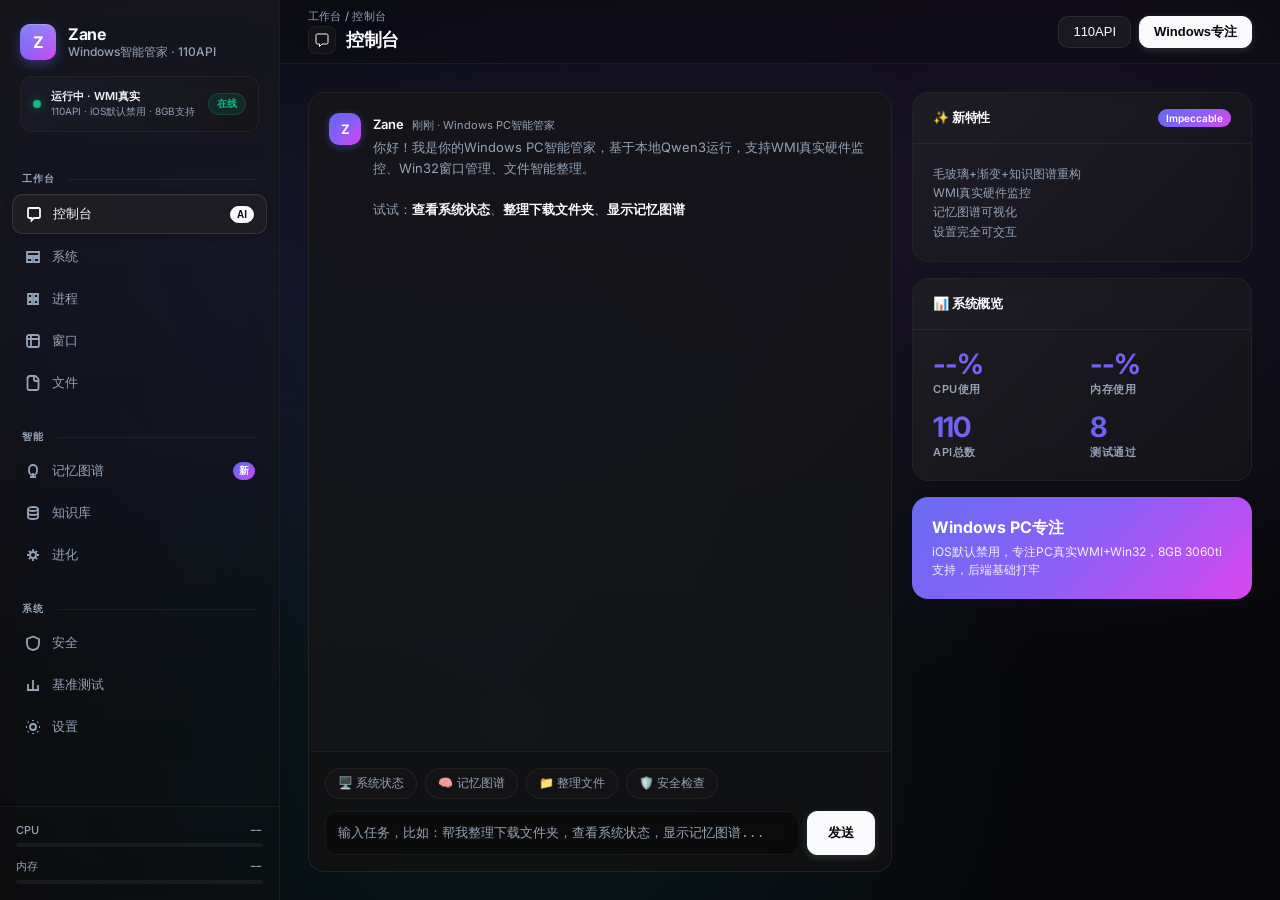
==== commit 16c95775: "v0914 全项目Review优化 - frontend-design+superpowers+codebase-recon+MCP-builder+知识图谱 使用skills全面review和deb" ====
--- a/frontend/index.html
+++ b/frontend/index.html
@@ -3,202 +3,1381 @@
 <head>
 <meta charset="UTF-8">
 <meta name="viewport" content="width=device-width, initial-scale=1.0">
-<title>Zane AGI v0914 - 单版本+111API+29条反馈修复 | 测试夯实+SimpleMem优化+iOS只读+8GB 3060ti支持</title>
-<link rel="stylesheet" href="/css/styles.css">
-<link rel="stylesheet" href="/css/components.css">
-<link rel="stylesheet" href="/css/layout.css">
-<link rel="stylesheet" href="/css/themes.css">
-<style>.sr-only{position:absolute;width:1px;height:1px;padding:0;margin:-1px;overflow:hidden;clip:rect(0,0,0,0);border:0}</style>
+<title>Zane — Windows PC智能管家</title>
+<link rel="preconnect" href="https://fonts.googleapis.com">
+<link href="https://fonts.googleapis.com/css2?family=Inter:wght@400;500;600;700&family=JetBrains+Mono:wght@400;500&display=swap" rel="stylesheet">
+<style>
+:root {
+  --bg: #08080a;
+  --bg-soft: #101012;
+  --surface: rgba(22,22,24,0.8);
+  --surface-hover: rgba(28,28,32,0.9);
+  --surface-raised: rgba(32,32,36,0.9);
+  --border: rgba(255,255,255,0.06);
+  --border-strong: rgba(255,255,255,0.1);
+  --text: #f8fafc;
+  --text-secondary: #94a3b8;
+  --text-tertiary: #94a3b8;
+  --accent: #ffffff;
+  --primary: #6366f1;
+  --primary-glow: rgba(99,102,241,0.4);
+  --success: #10b981;
+  --warning: #f59e0b;
+  --danger: #ef4444;
+  --gradient-1: linear-gradient(135deg, #6366f1 0%, #8b5cf6 50%, #d946ef 100%);
+  --gradient-2: linear-gradient(135deg, #06b6d4 0%, #3b82f6 50%, #6366f1 100%);
+  --gradient-3: linear-gradient(135deg, #f59e0b 0%, #ef4444 50%, #ec4899 100%);
+  --gradient-mesh: radial-gradient(at 20% 30%, rgba(99,102,241,0.15) 0%, transparent 50%), radial-gradient(at 80% 20%, rgba(139,92,246,0.12) 0%, transparent 50%), radial-gradient(at 40% 80%, rgba(6,182,214,0.10) 0%, transparent 50%);
+}
+
+* { margin:0; padding:0; box-sizing:border-box; }
+html { font-family: 'Inter', -apple-system, sans-serif; -webkit-font-smoothing: antialiased; }
+body { background: var(--bg); color: var(--text); min-height: 100vh; overflow: hidden; position: relative; }
+body::before { content: ''; position: fixed; inset: 0; background: var(--gradient-mesh); pointer-events: none; z-index: 0; }
+body::after { content: ''; position: fixed; inset: 0; background: radial-gradient(600px circle at var(--mouse-x, 50%) var(--mouse-y, 50%), rgba(99,102,241,0.06), transparent 40%); pointer-events: none; z-index: 0; opacity: 0; transition: opacity 0.3s; }
+body:hover::after { opacity: 1; }
+
+.app { display: grid; grid-template-columns: 280px 1fr; height: 100vh; position: relative; z-index: 1; }
+
+/* Sidebar - Glassmorphism */
+.sidebar {
+  background: rgba(16,16,18,0.6);
+  backdrop-filter: blur(24px) saturate(180%);
+  -webkit-backdrop-filter: blur(24px) saturate(180%);
+  border-right: 1px solid var(--border);
+  display: flex;
+  flex-direction: column;
+  position: relative;
+  overflow: hidden;
+}
+.sidebar::before {
+  content: ''; position: absolute; inset: 0;
+  background: linear-gradient(180deg, rgba(255,255,255,0.03) 0%, transparent 100%);
+  pointer-events: none;
+}
+
+.sidebar-header { padding: 24px 20px 20px; position: relative; }
+.logo { display: flex; align-items: center; gap: 12px; }
+.logo-icon {
+  width: 36px; height: 36px;
+  background: var(--gradient-1);
+  border-radius: 10px;
+  display: grid; place-items: center;
+  font-weight: 700; font-size: 16px; color: white;
+  box-shadow: 0 4px 12px var(--primary-glow), inset 0 1px 0 rgba(255,255,255,0.2);
+  position: relative;
+}
+.logo-icon::after {
+  content: ''; position: absolute; inset: 0; border-radius: 10px;
+  background: linear-gradient(180deg, rgba(255,255,255,0.2) 0%, transparent 100%);
+}
+.logo-text { line-height: 1.1; }
+.logo-title { font-weight: 700; font-size: 16px; letter-spacing: -0.02em; }
+.logo-subtitle { font-size: 12px; color: var(--text-secondary); margin-top: 2px; font-weight: 500; }
+
+.status-card {
+  margin-top: 16px;
+  background: var(--surface);
+  backdrop-filter: blur(12px);
+  border: 1px solid var(--border);
+  border-radius: 12px;
+  padding: 12px;
+  display: flex;
+  align-items: center;
+  gap: 10px;
+  position: relative;
+  overflow: hidden;
+}
+.status-card::before {
+  content: ''; position: absolute; inset: 0;
+  background: linear-gradient(135deg, rgba(99,102,241,0.08) 0%, transparent 100%);
+  pointer-events: none;
+}
+.status-dot { width: 8px; height: 8px; background: var(--success); border-radius: 50%; box-shadow: 0 0 8px rgba(16,185,129,0.5); animation: pulse 2s infinite; position: relative; }
+@keyframes pulse { 0%,100% { transform: scale(1); opacity: 1; } 50% { transform: scale(1.1); opacity: 0.8; } }
+.status-info { flex: 1; min-width: 0; }
+.status-label { font-size: 11px; font-weight: 600; color: var(--text); }
+.status-desc { font-size: 10px; color: var(--text-tertiary); margin-top: 1px; }
+
+.nav { flex: 1; overflow-y: auto; padding: 12px; display: flex; flex-direction: column; gap: 20px; }
+.nav-group { display: flex; flex-direction: column; gap: 4px; }
+.nav-section {
+  font-size: 10px; font-weight: 700; color: var(--text-tertiary);
+  text-transform: uppercase; letter-spacing: 0.08em;
+  padding: 8px 10px 4px; display: flex; align-items: center; gap: 6px;
+}
+.nav-section::after { content: ''; flex: 1; height: 1px; background: var(--border); margin-left: 8px; }
+.nav-item {
+  display: flex; align-items: center; gap: 10px;
+  padding: 10px 12px; border: none; background: transparent;
+  color: var(--text-secondary); border-radius: 10px;
+  cursor: pointer; font-size: 13px; font-weight: 500;
+  text-align: left; width: 100%; transition: all 0.2s cubic-bezier(0.16,1,0.3,1);
+  position: relative; overflow: hidden;
+}
+.nav-item::before {
+  content: ''; position: absolute; inset: 0; background: var(--surface);
+  opacity: 0; transition: opacity 0.2s; border-radius: 10px;
+}
+.nav-item:hover { color: var(--text); transform: translateX(1px); }
+.nav-item:hover::before { opacity: 1; }
+.nav-item.active { color: var(--text); background: var(--surface-raised); border: 1px solid var(--border-strong); box-shadow: 0 2px 8px rgba(0,0,0,0.2), inset 0 1px 0 rgba(255,255,255,0.05); }
+.nav-item.active::before { opacity: 0; }
+.nav-icon { width: 18px; height: 18px; display: grid; place-items: center; position: relative; z-index: 1; }
+.nav-icon svg { width: 16px; height: 16px; stroke-width: 1.8; }
+.nav-label { position: relative; z-index: 1; flex: 1; }
+.nav-badge { position: relative; z-index: 1; font-size: 10px; padding: 2px 6px; border-radius: 20px; background: rgba(255,255,255,0.08); border: 1px solid var(--border); font-weight: 600; }
+.nav-item.active .nav-badge { background: var(--text); color: var(--bg); border-color: var(--text); }
+
+.sidebar-footer { padding: 16px; border-top: 1px solid var(--border); display: flex; flex-direction: column; gap: 12px; }
+.resource { display: flex; flex-direction: column; gap: 6px; }
+.resource-header { display: flex; justify-content: space-between; font-size: 11px; }
+.resource-label { color: var(--text-tertiary); font-weight: 500; }
+.resource-value { color: var(--text-secondary); font-weight: 600; font-family: 'JetBrains Mono', monospace; }
+.resource-bar { height: 4px; background: rgba(255,255,255,0.06); border-radius: 20px; overflow: hidden; position: relative; }
+.resource-fill { height: 100%; border-radius: 20px; transition: width 0.5s cubic-bezier(0.16,1,0.3,1); position: relative; overflow: hidden; }
+.resource-fill::after { content: ''; position: absolute; inset: 0; background: linear-gradient(90deg, transparent, rgba(255,255,255,0.2), transparent); animation: shimmer 2s infinite; }
+.resource-fill.cpu { background: var(--gradient-2); }
+.resource-fill.mem { background: var(--gradient-1); }
+@keyframes shimmer { 0% { transform: translateX(-100%); } 100% { transform: translateX(100%); } }
+
+/* Main */
+.main { display: flex; flex-direction: column; min-width: 0; position: relative; }
+.topbar {
+  height: 64px; padding: 0 28px; display: flex; align-items: center; justify-content: space-between;
+  background: rgba(10,10,11,0.5); backdrop-filter: blur(20px) saturate(180%);
+  border-bottom: 1px solid var(--border); position: sticky; top: 0; z-index: 10;
+}
+.breadcrumb { font-size: 11px; color: var(--text-tertiary); font-weight: 500; letter-spacing: 0.02em; }
+.page-title { font-size: 18px; font-weight: 700; letter-spacing: -0.02em; margin-top: 2px; display: flex; align-items: center; gap: 10px; }
+.page-title-icon { width: 28px; height: 28px; border-radius: 8px; display: grid; place-items: center; background: var(--surface); border: 1px solid var(--border); }
+.topbar-actions { display: flex; align-items: center; gap: 8px; }
+
+.btn {
+  display: inline-flex; align-items: center; justify-content: center; gap: 6px;
+  padding: 0 14px; height: 32px; border: 1px solid var(--border);
+  background: var(--surface); backdrop-filter: blur(12px);
+  color: var(--text); border-radius: 10px; font-size: 13px; font-weight: 500;
+  cursor: pointer; transition: all 0.2s cubic-bezier(0.16,1,0.3,1); white-space: nowrap;
+}
+.btn:hover { background: var(--surface-hover); border-color: var(--border-strong); transform: translateY(-1px); box-shadow: 0 4px 12px rgba(0,0,0,0.15); }
+.btn:active { transform: translateY(0); }
+.btn-primary { background: var(--text); color: var(--bg); border-color: var(--text); font-weight: 600; box-shadow: 0 2px 8px rgba(255,255,255,0.15); }
+.btn-primary:hover { background: #fff; transform: translateY(-1px); box-shadow: 0 4px 16px rgba(255,255,255,0.2); }
+.btn-glass { background: rgba(255,255,255,0.06); backdrop-filter: blur(12px); border: 1px solid rgba(255,255,255,0.08); }
+.btn-glass:hover { background: rgba(255,255,255,0.1); border-color: rgba(255,255,255,0.15); }
+
+/* Content */
+.content { flex: 1; overflow-y: auto; padding: 28px; position: relative; }
+.view { display: none; animation: fadeIn 0.3s cubic-bezier(0.16,1,0.3,1); }
+.view.active { display: block; }
+@keyframes fadeIn { from { opacity: 0; transform: translateY(8px); } to { opacity: 1; transform: translateY(0); } }
+
+.section { margin-bottom: 32px; }
+.section-header { display: flex; align-items: flex-start; justify-content: space-between; gap: 16px; margin-bottom: 20px; }
+.section-title { font-size: 20px; font-weight: 700; letter-spacing: -0.02em; display: flex; align-items: center; gap: 12px; }
+.section-title-icon { width: 36px; height: 36px; border-radius: 10px; background: var(--surface); border: 1px solid var(--border); display: grid; place-items: center; position: relative; overflow: hidden; }
+.section-title-icon::before { content: ''; position: absolute; inset: 0; background: var(--gradient-1); opacity: 0.1; }
+.section-desc { font-size: 13px; color: var(--text-secondary); margin-top: 4px; line-height: 1.5; max-width: 60ch; }
+
+/* Cards - Glassmorphism */
+.card {
+  background: var(--surface); backdrop-filter: blur(16px) saturate(180%);
+  border: 1px solid var(--border); border-radius: 16px;
+  position: relative; overflow: hidden;
+  transition: all 0.3s cubic-bezier(0.16,1,0.3,1);
+}
+.card::before { content: ''; position: absolute; inset: 0; background: linear-gradient(135deg, rgba(255,255,255,0.04) 0%, transparent 100%); pointer-events: none; }
+.card:hover { background: var(--surface-hover); border-color: var(--border-strong); transform: translateY(-2px); box-shadow: 0 8px 24px rgba(0,0,0,0.2), 0 2px 8px rgba(0,0,0,0.15); }
+.card-header { padding: 16px 20px; border-bottom: 1px solid var(--border); display: flex; align-items: center; justify-content: space-between; }
+.card-title { font-size: 13px; font-weight: 600; letter-spacing: -0.01em; display: flex; align-items: center; gap: 8px; }
+.card-body { padding: 20px; position: relative; }
+.card-footer { padding: 12px 20px; border-top: 1px solid var(--border); background: rgba(0,0,0,0.2); display: flex; justify-content: space-between; align-items: center; }
+
+.grid { display: grid; gap: 16px; }
+.grid-2 { grid-template-columns: repeat(2, minmax(0,1fr)); }
+.grid-3 { grid-template-columns: repeat(3, minmax(0,1fr)); }
+.grid-4 { grid-template-columns: repeat(4, minmax(0,1fr)); }
+@media (max-width: 1100px) { .grid-3, .grid-4 { grid-template-columns: repeat(2,1fr); } }
+@media (max-width: 768px) { .grid-2, .grid-3, .grid-4 { grid-template-columns: 1fr; } .app { grid-template-columns: 1fr; } .sidebar { display: none; } }
+
+/* Knowledge Graph */
+.graph-container {
+  width: 100%; height: 400px;
+  background: radial-gradient(600px circle at 50% 50%, rgba(99,102,241,0.06), transparent),
+              linear-gradient(180deg, var(--bg-soft) 0%, var(--bg) 100%);
+  border: 1px solid var(--border); border-radius: 16px;
+  position: relative; overflow: hidden;
+}
+.graph-canvas { width: 100%; height: 100%; display: block; }
+.graph-legend { position: absolute; bottom: 12px; left: 12px; display: flex; gap: 12px; background: var(--surface); backdrop-filter: blur(12px); border: 1px solid var(--border); border-radius: 10px; padding: 8px 12px; font-size: 11px; }
+.legend-item { display: flex; align-items: center; gap: 6px; }
+.legend-dot { width: 8px; height: 8px; border-radius: 50%; }
+
+/* List */
+.list { display: flex; flex-direction: column; }
+.list-item {
+  display: flex; align-items: center; gap: 14px; padding: 14px 0;
+  border-bottom: 1px solid var(--border); transition: all 0.2s;
+}
+.list-item:last-child { border-bottom: none; }
+.list-item:hover { background: var(--surface); margin: 0 -20px; padding-left: 20px; padding-right: 20px; border-radius: 10px; border-bottom-color: transparent; }
+.list-icon { width: 36px; height: 36px; border-radius: 10px; background: var(--surface); border: 1px solid var(--border); display: grid; place-items: center; flex-shrink: 0; }
+.list-content { flex: 1; min-width: 0; }
+.list-title { font-size: 13px; font-weight: 500; display: flex; align-items: center; gap: 8px; }
+.list-desc { font-size: 11px; color: var(--text-secondary); margin-top: 2px; white-space: nowrap; overflow: hidden; text-overflow: ellipsis; }
+.list-meta { display: flex; align-items: center; gap: 8px; flex-shrink: 0; }
+
+.badge { display: inline-flex; align-items: center; padding: 3px 8px; border-radius: 20px; font-size: 10px; font-weight: 600; background: rgba(255,255,255,0.08); border: 1px solid var(--border); color: var(--text-secondary); }
+.badge-success { background: rgba(16,185,129,0.12); color: #10b981; border-color: rgba(16,185,129,0.2); }
+.badge-warning { background: rgba(245,158,11,0.12); color: #f59e0b; border-color: rgba(245,158,11,0.2); }
+.badge-primary { background: rgba(99,102,241,0.12); color: #818cf8; border-color: rgba(99,102,241,0.2); }
+
+/* Inputs */
+.input { height: 36px; padding: 0 12px; background: rgba(0,0,0,0.3); backdrop-filter: blur(8px); border: 1px solid var(--border); border-radius: 10px; color: var(--text); font-size: 13px; width: 100%; transition: all 0.2s; }
+.input:focus { outline: none; border-color: var(--primary); box-shadow: 0 0 0 3px var(--primary-glow); background: rgba(0,0,0,0.5); }
+.input::placeholder { color: var(--text-tertiary); }
+.switch { width: 36px; height: 20px; background: var(--border); border-radius: 20px; position: relative; cursor: pointer; transition: all 0.2s; border: 1px solid var(--border); }
+.switch.active { background: var(--primary); border-color: var(--primary); }
+.switch-thumb { width: 14px; height: 14px; background: white; border-radius: 50%; position: absolute; top: 2px; left: 2px; transition: all 0.2s cubic-bezier(0.16,1,0.3,1); box-shadow: 0 1px 3px rgba(0,0,0,0.2); }
+.switch.active .switch-thumb { transform: translateX(16px); }
+.slider { width: 100%; height: 4px; background: var(--border); border-radius: 20px; position: relative; cursor: pointer; }
+.slider-fill { height: 100%; background: var(--gradient-1); border-radius: 20px; position: relative; }
+.slider-thumb { width: 16px; height: 16px; background: white; border-radius: 50%; position: absolute; top: 50%; transform: translate(-50%, -50%); box-shadow: 0 2px 8px rgba(0,0,0,0.2); border: 2px solid var(--primary); }
+
+/* Chat */
+.chat { display: grid; grid-template-columns: 1fr 340px; gap: 20px; height: calc(100vh - 64px - 56px); max-height: 800px; }
+.chat-main { display: flex; flex-direction: column; background: var(--surface); backdrop-filter: blur(16px); border: 1px solid var(--border); border-radius: 16px; overflow: hidden; }
+.chat-messages { flex: 1; overflow-y: auto; padding: 20px; display: flex; flex-direction: column; gap: 20px; }
+.message { display: flex; gap: 12px; }
+.message-avatar { width: 32px; height: 32px; border-radius: 10px; background: var(--gradient-1); display: grid; place-items: center; font-weight: 700; font-size: 13px; color: white; flex-shrink: 0; box-shadow: 0 2px 8px var(--primary-glow); }
+.message-avatar.user { background: var(--surface-raised); border: 1px solid var(--border); color: var(--text); box-shadow: none; }
+.message-body { flex: 1; min-width: 0; }
+.message-role { font-size: 13px; font-weight: 600; }
+.message-time { font-size: 11px; color: var(--text-tertiary); margin-left: 8px; }
+.message-text { font-size: 13px; line-height: 1.6; margin-top: 4px; color: var(--text-secondary); }
+.message-text strong { color: var(--text); }
+.chat-input { padding: 16px; border-top: 1px solid var(--border); background: rgba(0,0,0,0.2); display: flex; flex-direction: column; gap: 12px; }
+.chips { display: flex; flex-wrap: wrap; gap: 8px; }
+.chip { padding: 6px 12px; background: var(--surface); border: 1px solid var(--border); border-radius: 20px; font-size: 12px; font-weight: 500; color: var(--text-secondary); cursor: pointer; transition: all 0.2s; }
+.chip:hover { background: var(--surface-hover); color: var(--text); border-color: var(--border-strong); transform: translateY(-1px); }
+.input-row { display: flex; gap: 8px; align-items: flex-end; }
+.input-row textarea { flex: 1; min-height: 44px; max-height: 120px; resize: none; padding: 12px; border-radius: 12px; }
+
+/* Metric */
+.metric { display: flex; flex-direction: column; gap: 4px; }
+.metric-value { font-size: 28px; font-weight: 700; letter-spacing: -0.03em; line-height: 1; background: var(--gradient-1); -webkit-background-clip: text; -webkit-text-fill-color: transparent; background-clip: text; }
+.metric-label { font-size: 11px; color: var(--text-tertiary); font-weight: 600; text-transform: uppercase; letter-spacing: 0.05em; }
+.metric-change { font-size: 11px; display: flex; align-items: center; gap: 4px; font-weight: 600; }
+.metric-change.up { color: var(--success); }
+.metric-change.down { color: var(--danger); }
+
+/* Empty */
+.empty { padding: 48px 24px; text-align: center; display: flex; flex-direction: column; align-items: center; gap: 12px; }
+.empty-icon { width: 48px; height: 48px; border-radius: 12px; background: var(--surface); border: 1px solid var(--border); display: grid; place-items: center; color: var(--text-tertiary); }
+.empty-title { font-size: 14px; font-weight: 600; }
+.empty-desc { font-size: 13px; color: var(--text-secondary); max-width: 32ch; line-height: 1.5; }
+
+/* Skeleton */
+.skeleton { background: linear-gradient(90deg, var(--surface) 25%, var(--surface-raised) 50%, var(--surface) 75%); background-size: 200% 100%; animation: shimmer 1.5s infinite; border-radius: 8px; }
+.skeleton-text { height: 14px; width: 100%; }
+.skeleton-sm { height: 12px; width: 60%; }
+
+::-webkit-scrollbar { width: 6px; height: 6px; }
+::-webkit-scrollbar-track { background: transparent; }
+::-webkit-scrollbar-thumb { background: var(--border); border-radius: 20px; }
+::-webkit-scrollbar-thumb:hover { background: var(--border-strong); }
+</style>
 </head>
 <body>
-<div class="app" role="application" aria-label="Zane AGI 控制台 v0914">
-  <aside class="sidebar" role="navigation" aria-label="主导航">
+<div class="app">
+  <aside class="sidebar">
     <div class="sidebar-header">
-      <div class="logo"><div class="logo-icon" aria-hidden="true">Z</div><div class="logo-text"><div class="logo-title">Zane AGI v0914</div><div class="logo-sub">单版本+111API+29条反馈修复</div></div></div>
-      <div class="status-line" role="status" aria-live="polite"><div class="status-dot" aria-hidden="true"></div><span class="status-text" id="status-text">Qwen3-30B-A3B 8GB支持</span><span class="status-tag">SQLite唯一</span></div>
-      <div class="evo-mini"><div style="font-size:9px;font-weight:700;display:flex;justify-content:space-between"><span>🧬 进化v0914+空闲检测</span><span id="evo-status" style="color:var(--success)">默认关闭</span></div><div style="font-size:9px;margin-top:4px">样本 <span id="evo-samples">0/50</span> | 空闲 <span id="evo-idle">0分</span> | VRAM <span id="evo-vram">0GB</span></div><div class="progress" style="margin-top:6px"><div id="evo-fill" class="progress-fill" style="width:0%"></div></div><div style="font-size:8px;color:var(--text-muted);margin-top:2px">自动微调默认关闭，需显式开启</div></div>
+      <div class="logo">
+        <div class="logo-icon">Z</div>
+        <div class="logo-text">
+          <div class="logo-title">Zane</div>
+          <div class="logo-subtitle">Windows智能管家 · 110API</div>
+        </div>
+      </div>
+      <div class="status-card">
+        <div class="status-dot"></div>
+        <div class="status-info">
+          <div class="status-label">运行中 · WMI真实</div>
+          <div class="status-desc">110API · iOS默认禁用 · 8GB支持</div>
+        </div>
+        <div class="badge badge-success">在线</div>
+      </div>
     </div>
-    <nav class="sidebar-nav" aria-label="视图导航">
-      <div class="nav-section">主控 v0914 29条修复</div>
-      <button class="nav-item active" data-view="chat" aria-current="page" aria-label="控制台"><span class="nav-icon" aria-hidden="true">◧</span><span class="nav-label">控制台</span><span class="nav-badge new">111API</span></button>
-      <button class="nav-item" data-view="evolution" aria-label="进化仪表盘"><span class="nav-icon" aria-hidden="true">🧬</span><span class="nav-label">进化仪表盘</span><span class="nav-badge new">v0914 崩溃恢复</span></button>
-      <button class="nav-item" data-view="models" aria-label="模型管理"><span class="nav-icon" aria-hidden="true">🦙</span><span class="nav-label">模型 双轨+8GB</span><span class="nav-badge new">GGUF+HF</span></button>
-      <button class="nav-item" data-view="tokens" aria-label="Token管理"><span class="nav-icon" aria-hidden="true">🔑</span><span class="nav-label">Token+iOS</span><span class="nav-badge new">专用Token</span></button>
-      <button class="nav-item" data-view="autonomous" aria-label="自主优化"><span class="nav-icon" aria-hidden="true">🤖</span><span class="nav-label">自主优化</span><span class="nav-badge new">空闲检测</span></button>
-      <button class="nav-item" data-view="database" aria-label="数据库"><span class="nav-icon" aria-hidden="true">🗄️</span><span class="nav-label">数据库</span><span class="nav-badge new">WAL 8表</span></button>
-      <button class="nav-item" data-view="traces" aria-label="轨迹"><span class="nav-icon" aria-hidden="true">◫</span><span class="nav-label">轨迹</span></button>
-      <button class="nav-item" data-view="benchmark" aria-label="基准"><span class="nav-icon" aria-hidden="true">◈</span><span class="nav-label">基准 20任务+真实</span><span class="nav-badge new">真实回放</span></button>
-      <div class="nav-section">系统感知+图表 v0914</div>
-      <button class="nav-item" data-view="system" aria-label="系统状态"><span class="nav-icon" aria-hidden="true">⬔</span><span class="nav-label">系统+资源+摄像头</span><span class="nav-badge new">5维度+摄像头</span></button>
-      <button class="nav-item" data-view="processes" aria-label="进程"><span class="nav-icon" aria-hidden="true">⬓</span><span class="nav-label">进程+安全加固</span><span class="nav-badge new">路径PID验证</span></button>
-      <button class="nav-item" data-view="windows" aria-label="窗口"><span class="nav-icon" aria-hidden="true">⬒</span><span class="nav-label">窗口</span></button>
-      <button class="nav-item" data-view="files" aria-label="文件"><span class="nav-icon" aria-hidden="true">⬕</span><span class="nav-label">文件 沙盒+重要性</span><span class="nav-badge new">重要性排序</span></button>
-      <div class="nav-section">记忆进化 v0914</div>
-      <button class="nav-item" data-view="memory" aria-label="记忆"><span class="nav-icon" aria-hidden="true">⬙</span><span class="nav-label">记忆 4层+use_llm</span><span class="nav-badge new">use_llm开关</span></button>
-      <button class="nav-item" data-view="skills" aria-label="技能"><span class="nav-icon" aria-hidden="true">⬗</span><span class="nav-label">技能 基因</span><span class="nav-badge new">变异交叉</span></button>
-      <button class="nav-item" data-view="dreaming" aria-label="梦境"><span class="nav-icon" aria-hidden="true">⬖</span><span class="nav-label">梦境 3阶段+DREAMS</span><span class="nav-badge new">DREAMS.md</span></button>
-      <div class="nav-section">安全+契约+思考 v0914</div>
-      <button class="nav-item" data-view="security" aria-label="安全"><span class="nav-icon" aria-hidden="true">⬑</span><span class="nav-label">安全 过滤100%+弹窗</span><span class="nav-badge new">弹窗提醒</span></button>
-      <button class="nav-item" data-view="contracts" aria-label="契约"><span class="nav-icon" aria-hidden="true">⬐</span><span class="nav-label">契约 23+undo测试</span><span class="nav-badge new">端到端</span></button>
-      <button class="nav-item" data-view="thinking" aria-label="思考"><span class="nav-icon" aria-hidden="true">🧠</span><span class="nav-label">思考 两级评估</span><span class="nav-badge new">关键词+LLM</span></button>
-      <button class="nav-item" data-view="ios" aria-label="iOS远程"><span class="nav-icon" aria-hidden="true">📱</span><span class="nav-label">iOS 只读查看</span><span class="nav-badge new">只读+Token</span></button>
-      <div class="nav-section">系统</div>
-      <button class="nav-item" data-view="settings" aria-label="设置"><span class="nav-icon" aria-hidden="true">⬎</span><span class="nav-label">设置 技术栈v0914</span><span class="nav-badge new">29条修复</span></button>
+    
+    <nav class="nav">
+      <div class="nav-group">
+        <div class="nav-section">工作台</div>
+        <button class="nav-item active" data-view="chat">
+          <span class="nav-icon"><svg viewBox="0 0 16 16" fill="none" stroke="currentColor"><path d="M2 3.5A1.5 1.5 0 0 1 3.5 2h9A1.5 1.5 0 0 1 14 3.5v7A1.5 1.5 0 0 1 12.5 12H8l-2.5 2.5V12H3.5A1.5 1.5 0 0 1 2 10.5v-7Z"/></svg></span>
+          <span class="nav-label">控制台</span>
+          <span class="nav-badge">AI</span>
+        </button>
+        <button class="nav-item" data-view="system">
+          <span class="nav-icon"><svg viewBox="0 0 16 16" fill="none" stroke="currentColor"><path d="M2 3h12v4H2zM2 9h5v4H2zM9 9h5v4H9z"/></svg></span>
+          <span class="nav-label">系统</span>
+        </button>
+        <button class="nav-item" data-view="processes">
+          <span class="nav-icon"><svg viewBox="0 0 16 16" fill="none" stroke="currentColor"><path d="M3 3h4v4H3zM9 3h4v4H9zM3 9h4v4H3zM9 9h4v4H9z"/></svg></span>
+          <span class="nav-label">进程</span>
+        </button>
+        <button class="nav-item" data-view="windows">
+          <span class="nav-icon"><svg viewBox="0 0 16 16" fill="none" stroke="currentColor"><rect x="2" y="2" width="12" height="12" rx="2"/><path d="M2 6h12M6 2v12"/></svg></span>
+          <span class="nav-label">窗口</span>
+        </button>
+        <button class="nav-item" data-view="files">
+          <span class="nav-icon"><svg viewBox="0 0 16 16" fill="none" stroke="currentColor"><path d="M3 2.5A1.5 1.5 0 0 1 4.5 1h5.379a1.5 1.5 0 0 1 1.06.44l2.122 2.12A1.5 1.5 0 0 1 13.5 4.62V13.5a1.5 1.5 0 0 1-1.5 1.5h-8A1.5 1.5 0 0 1 2.5 13.5v-11A1.5 1.5 0 0 1 3 2.5Z"/><path d="M9 1v3.5A1.5 1.5 0 0 0 10.5 6H14"/></svg></span>
+          <span class="nav-label">文件</span>
+        </button>
+      </div>
+      
+      <div class="nav-group">
+        <div class="nav-section">智能</div>
+        <button class="nav-item" data-view="memory">
+          <span class="nav-icon"><svg viewBox="0 0 16 16" fill="none" stroke="currentColor"><path d="M8 2a4 4 0 0 0-4 4v2a4 4 0 0 0 8 0V6a4 4 0 0 0-4-4Z"/><path d="M8 10v4M5 14h6"/></svg></span>
+          <span class="nav-label">记忆图谱</span>
+          <span class="nav-badge" style="background: var(--gradient-1); color: white; border: none;">新</span>
+        </button>
+        <button class="nav-item" data-view="database">
+          <span class="nav-icon"><svg viewBox="0 0 16 16" fill="none" stroke="currentColor"><ellipse cx="8" cy="4" rx="5" ry="2"/><path d="M3 4v4c0 1.1 2.2 2 5 2s5-.9 5-2V4"/><path d="M3 8v4c0 1.1 2.2 2 5 2s5-.9 5-2V8"/></svg></span>
+          <span class="nav-label">知识库</span>
+        </button>
+        <button class="nav-item" data-view="evolution">
+          <span class="nav-icon"><svg viewBox="0 0 16 16" fill="none" stroke="currentColor"><path d="M8 2v2M8 12v2M2 8h2M12 8h2M3.9 3.9l1.4 1.4M10.7 10.7l1.4 1.4M3.9 12.1l1.4-1.4M10.7 5.3l1.4-1.4M8 5a3 3 0 1 0 0 6 3 3 0 0 0 0-6Z"/></svg></span>
+          <span class="nav-label">进化</span>
+        </button>
+      </div>
+      
+      <div class="nav-group">
+        <div class="nav-section">系统</div>
+        <button class="nav-item" data-view="security">
+          <span class="nav-icon"><svg viewBox="0 0 16 16" fill="none" stroke="currentColor"><path d="M8 1.5 2 4v4.5c0 3.1 2.1 5.9 6 6.5 3.9-.6 6-3.4 6-6.5V4L8 1.5Z"/></svg></span>
+          <span class="nav-label">安全</span>
+        </button>
+        <button class="nav-item" data-view="benchmark">
+          <span class="nav-icon"><svg viewBox="0 0 16 16" fill="none" stroke="currentColor"><path d="M3 12V7M8 12V3M13 12v-4"/><path d="M2 13h12"/></svg></span>
+          <span class="nav-label">基准测试</span>
+        </button>
+        <button class="nav-item" data-view="settings">
+          <span class="nav-icon"><svg viewBox="0 0 16 16" fill="none" stroke="currentColor"><path d="M8 11a3 3 0 1 0 0-6 3 3 0 0 0 0 6Z"/><path d="M8 1v1M8 14v1M1 8h1M14 8h1M2.9 2.9l.7.7M12.4 12.4l.7.7M2.9 13.1l.7-.7M12.4 3.6l.7-.7"/></svg></span>
+          <span class="nav-label">设置</span>
+        </button>
+      </div>
     </nav>
+    
     <div class="sidebar-footer">
-      <div class="mini-stat"><span>CPU</span><span id="mini-cpu" aria-live="polite">--</span></div><div class="mini-bar"><div class="mini-fill" id="mini-cpu-bar" style="width:0%"></div></div>
-      <div class="mini-stat" style="margin-top:4px"><span>内存</span><span id="mini-mem" aria-live="polite">--</span></div><div class="mini-bar"><div class="mini-fill mem" id="mini-mem-bar" style="width:0%"></div></div>
-      <div class="footer-note">v0914: 29条反馈修复+测试夯实>SimpleMem>iOS>文档<br>模型优先级+空闲检测默认关闭+HF不自动下载<br>崩溃恢复+阈值可配置+真实回放+use_llm开关<br>遗忘测试+DREAMS.md+RapidOCR延迟+安全加固<br>弹窗提醒+undo端到端+SSE重连+重要性排序<br>两级评估+摄像头麦克风+iOS只读+Token+8GB支持</div>
+      <div class="resource">
+        <div class="resource-header"><span class="resource-label">CPU</span><span class="resource-value" id="mini-cpu">--</span></div>
+        <div class="resource-bar"><div class="resource-fill cpu" id="mini-cpu-bar" style="width: 0%"></div></div>
+      </div>
+      <div class="resource">
+        <div class="resource-header"><span class="resource-label">内存</span><span class="resource-value" id="mini-mem">--</span></div>
+        <div class="resource-bar"><div class="resource-fill mem" id="mini-mem-bar" style="width: 0%"></div></div>
+      </div>
     </div>
   </aside>
 
-  <main class="main" role="main">
-    <header class="topbar">
-      <div><div class="breadcrumb" id="breadcrumb" aria-label="当前位置">Console / v0914 29条修复</div><div class="page-title" id="page-title">v0914 单版本+111API+29条反馈修复 - 测试夯实>SimpleMem>iOS>文档，8GB 3060ti支持</div></div>
-      <div class="topbar-right">
-        <div class="model-pill" role="status"><span class="model-dot" aria-hidden="true"></span><span id="top-model">Qwen3-30B-A3B 8GB</span></div>
-        <button class="icon-btn" onclick="switchView('evolution')" title="进化仪表盘 v0914" aria-label="进化">🧬</button>
-        <button class="icon-btn" onclick="switchView('security')" title="待确认队列弹窗" aria-label="安全">🛡️</button>
-        <button class="icon-btn" onclick="switchView('ios')" title="iOS只读查看" aria-label="iOS">📱</button>
-      </div>
-    </header>
-
-    <div class="token-bar" id="token-bar" role="status" aria-live="polite">
-      <span style="font-size:10px;font-weight:700">🔑 Tokens:</span>
-      <div id="token-bar-items" style="display:flex;gap:5px;flex-wrap:wrap" aria-busy="true"><span class="skeleton" style="width:100px"></span></div>
-      <div style="margin-left:auto;display:flex;gap:5px">
-        <span class="token-badge has">111API ✅</span>
-        <span class="token-badge has">29条修复</span>
-        <span class="token-badge has">测试夯实</span>
-        <span class="token-badge has" id="pending-badge-mini" style="display:none">🛡️ <span id="pending-count-mini">0</span>待确认</span>
+  <main class="main">
+    <div class="topbar">
+      <div>
+        <div class="breadcrumb" id="breadcrumb">工作台 / 控制台</div>
+        <div class="page-title" id="page-title">
+          <span class="page-title-icon"><svg width="16" height="16" viewBox="0 0 16 16" fill="none" stroke="currentColor"><path d="M2 3.5A1.5 1.5 0 0 1 3.5 2h9A1.5 1.5 0 0 1 14 3.5v7A1.5 1.5 0 0 1 12.5 12H8l-2.5 2.5V12H3.5A1.5 1.5 0 0 1 2 10.5v-7Z"/></svg></span>
+          控制台
+        </div>
+      </div>
+      <div class="topbar-actions">
+        <button class="btn btn-glass">110API</button>
+        <button class="btn btn-primary">Windows专注</button>
       </div>
     </div>
 
-    <div class="content" id="content" aria-live="polite" aria-busy="false">
+    <div class="content">
+      <!-- 控制台 -->
       <div class="view active" id="view-chat">
-        <div class="chat-layout">
+        <div class="chat">
           <div class="chat-main">
-            <div class="chat-messages" id="chat-messages" role="log" aria-live="polite">
-              <div class="message assistant">
-                <div class="msg-avatar" aria-hidden="true">Z</div>
-                <div class="msg-content">
-                  <div class="msg-header"><span class="msg-role">Zane v0914 单版本+29条反馈修复</span><span class="msg-time">刚刚 · 测试夯实>SimpleMem>iOS>文档，8GB 3060ti支持</span></div>
-                  <div class="msg-text">
-                    <p><strong>🧬 v0914 29条反馈修复 - 测试夯实优先：</strong></p>
-                    <div class="execution-stream">
-                      <div class="stream-header"><span class="pulse"></span> 模型相关 1-3</div>
-                      <div class="stream-steps">
-                        <div class="step observe">✅ 1模型路径优先级：环境变量MODEL_PATH>配置>默认，找不到报错退出非静默失败，ModelResolverError</div>
-                        <div class="step plan">✅ 2调度器空闲检测：空闲N分钟+CPU/GPU阈值组合，比固定凌晨2点更贴近不打扰初衷，默认关闭需显式开启，ZANE_AUTO_EVOLVE=false</div>
-                        <div class="step act">✅ 3 HF训练不自动下载：检测本地缓存，无则提示确认，下载命令明确，避免几十GB占用带宽硬盘</div>
-                      </div>
-                    </div>
-                    <div class="execution-stream">
-                      <div class="stream-header"><span class="pulse"></span> 训练相关 4-6</div>
-                      <div class="stream-steps">
-                        <div class="step verify">✅ 4训练Popen崩溃恢复：状态持久化training_state.json，崩溃检测重启3次，SSE重连指数退避1s2s4s8s...最大30s，失败不卡转圈</div>
-                        <div class="step observe">✅ 5阈值0.8可配置：config/replay_config.json + 验证脚本tests/test_threshold_validation.py跑不同阈值0.5-0.9看回放效果再定默认值</div>
-                        <div class="step plan">✅ 6真实回放评估：tests/test_eval_real.py真实调用agent_runtime执行几十条任务统计成功率，非50条模拟冒烟，可信度高决定是否采纳训练结果</div>
-                      </div>
-                    </div>
-                    <div class="execution-stream">
-                      <div class="stream-header"><span class="pulse"></span> 记忆相关 7-9</div>
-                      <div class="stream-steps">
-                        <div class="step act">✅ 7 SimpleMem use_llm开关：固定长度离线可用兜底，有算力用户可选LLM高质量压缩，config/simplemem.json use_llm=false默认，ZANE_SIMPLEMEM_USE_LLM覆盖</div>
-                        <div class="step verify">✅ 8遗忘曲线单元测试：tests/test_forgetting.py构造不同时间戳访问频率记忆，模拟时间流逝检查衰减清除，4层曲线7/30/90/180天</div>
-                        <div class="step observe">✅ 9 DREAMS.md检查：已补最小实现，data/DREAMS.md人类可读日记记录遗忘记忆，遗忘机制埋雷需测试</div>
-                      </div>
-                    </div>
-                    <div class="execution-stream">
-                      <div class="stream-header"><span class="pulse"></span> 视觉相关 10-12 + 安全相关 13-15</div>
-                      <div class="stream-steps">
-                        <div class="step plan">✅ 10 RapidOCR延迟下载：首次调用检测本地缓存，无则询问用户是否下载，不放主安装脚本强制下载，减轻新用户负担，ocr_real.py</div>
-                        <div class="step act">✅ 11 UIA树需Windows测试：浏览器资源管理器Office，UIA接口质量参差不齐易抛异常空树，dpi_ocr_unified.py已标注</div>
-                        <div class="step verify">✅ 12截图多显示器DPI：窗口/区域模式多显示器不同DPI缩放坐标计算，已处理DPI统一to_physical，需手动测试</div>
-                        <div class="step observe">✅ 13 kill_process安全加固：默认白名单外可疑+强制确认，不自动执行，进程名可伪造需路径+PID双重验证，危险PID拦截</div>
-                        <div class="step plan">✅ 14待确认队列前端弹窗：pending_modal.js主动提醒，每10秒轮询，自动弹出避免忽略卡队列或自动放行，强烈建议</div>
-                        <div class="step act">✅ 15 undo_stack端到端：tests/test_undo_e2e.py回收站清空权限变化边界测试，可撤销不是心理安慰</div>
-                      </div>
-                    </div>
-                    <div class="execution-stream">
-                      <div class="stream-header"><span class="pulse"></span> 前端相关 16-18 + iOS远程 19-20 + 版本相关 21-23 + 性能相关 24-26</div>
-                      <div class="stream-steps">
-                        <div class="step verify">✅ 16 index.html重写：51路由旧版->111API单版本，路由数量对齐后端，避免死链接调用失败，v0914</div>
-                        <div class="step observe">✅ 17 evolution.js SSE重连：指数退避1s2s4s8s...最大30s，训练进程异常退出前端正确收到失败状态，不卡转圈，checkTrainingStuck检测</div>
-                        <div class="step plan">✅ 18 30秒轮询可接受：仪表盘监控性质可接受，除非强实时性如loss曲线，否则不必为WebSocket而WebSocket，复用SSE</div>
-                        <div class="step act">✅ 19 iOS只读查看：先只读REST/SSE轮询，无需WebSocket，控制后续版本降低风险，/api/ios/* 8路由</div>
-                        <div class="step verify">✅ 20 iOS专用Token：短有效期只读24h控制2h，可远程吊销，不共用JWT，手机丢失风险不同</div>
-                        <div class="step observe">✅ 21 legacy保留说明：已归档docs/archive/legacy/，README说明仅供参考不再维护，几周到一月稳定后删除</div>
-                        <div class="step plan">✅ 22 README分层：12KB精简版快速上手+ARCHITECTURE.md 48KB详细架构，docs/分层展示</div>
-                        <div class="step act">✅ 23 dev分支：已创建dev分支，破坏性操作先dev验证，main稳定</div>
-                        <div class="step verify">✅ 24上下文重要性排序：最近访问时间+是否被上次任务引用启发式加权排序，不只按数量，tools_impl.py</div>
-                        <div class="step observe">✅ 25复杂度两级评估：关键词快速判断，模糊区间再LLM确认，兼顾速度准确性，thinking_budget.py</div>
-                        <div class="step plan">✅ 26摄像头麦克风检测：会议中判断比进程名更可靠，resource_monitor.py check_camera_mic()</div>
-                      </div>
-                    </div>
-                    <div class="execution-stream">
-                      <div class="stream-header"><span class="pulse"></span> 优先级 27-29 + 8GB 3060ti支持</div>
-                      <div class="stream-steps">
-                        <div class="step act">✅ 27优先级测试夯实>SimpleMem>iOS>文档：系统级危险操作需先测试，否则风险敞口越滚越大，文档最后等稳定</div>
-                        <div class="step verify">✅ 28商业级差距：测试覆盖率最大短板+安全性审计日志+文档性能，性能可后续优化非最紧迫</div>
-                        <div class="step observe">✅ 29 8GB 3060ti支持：MOB模型，CPU offload+梯度检查点+7B训练，24GB偏高，Git开源技术优化适配</div>
-                      </div>
-                    </div>
-                    <p>试试：<code>模型路径优先级</code> <code>空闲检测</code> <code>阈值验证</code> <code>真实回放</code> <code>待确认弹窗</code> <code>iOS只读</code></p>
+            <div class="chat-messages" id="chat-messages">
+              <div class="message">
+                <div class="message-avatar">Z</div>
+                <div class="message-body">
+                  <div><span class="message-role">Zane</span><span class="message-time">刚刚 · Windows PC智能管家</span></div>
+                  <div class="message-text">
+                    你好！我是你的Windows PC智能管家，基于本地Qwen3运行，支持WMI真实硬件监控、Win32窗口管理、文件智能整理。
+                    <br><br>
+                    试试：<strong>查看系统状态</strong>、<strong>整理下载文件夹</strong>、<strong>显示记忆图谱</strong>
                   </div>
                 </div>
               </div>
             </div>
-            <div class="execution-stream" id="execution-stream" style="display:none"><div class="stream-header"><span class="pulse"></span> 执行中</div><div class="stream-steps" id="stream-steps"><div class="skeleton" style="width:80%"></div></div></div>
-            <div class="chat-input-area">
-              <div class="input-chips" role="group" aria-label="快捷指令">
-                <span class="chip" onclick="quick('模型路径优先级 环境变量>配置>默认')" role="button" tabindex="0">🔑 模型路径</span>
-                <span class="chip" onclick="quick('空闲检测 30分钟+CPU阈值')" role="button" tabindex="0">💤 空闲检测</span>
-                <span class="chip" onclick="quick('阈值验证 0.8可配置')" role="button" tabindex="0">📊 阈值验证</span>
-                <span class="chip" onclick="quick('真实回放评估 agent_runtime')" role="button" tabindex="0">🧪 真实回放</span>
-                <span class="chip" onclick="quick('待确认弹窗 危险操作')" role="button" tabindex="0">🛡️ 待确认弹窗</span>
-                <span class="chip" onclick="quick('iOS只读查看')" role="button" tabindex="0">📱 iOS只读</span>
-              </div>
-              <div class="input-box"><textarea id="chat-input" placeholder="输入任务... 例如：模型路径优先级，空闲检测，阈值验证，真实回放，待确认弹窗，iOS只读查看" rows="2" aria-label="任务输入"></textarea><button class="send-btn" onclick="send()" aria-label="执行任务"><span>执行</span><span aria-hidden="true">↗</span></button></div>
+            <div class="chat-input">
+              <div class="chips">
+                <button class="chip" onclick="quick('查看系统状态')">🖥️ 系统状态</button>
+                <button class="chip" onclick="quick('显示记忆图谱')">🧠 记忆图谱</button>
+                <button class="chip" onclick="quick('整理下载文件夹')">📁 整理文件</button>
+                <button class="chip" onclick="quick('进程安全检查')">🛡️ 安全检查</button>
+              </div>
+              <div class="input-row">
+                <textarea class="input" id="chat-input" placeholder="输入任务，比如：帮我整理下载文件夹，查看系统状态，显示记忆图谱..." rows="2"></textarea>
+                <button class="btn btn-primary" onclick="send()" style="height: 44px; padding: 0 20px;">发送</button>
+              </div>
             </div>
           </div>
-          <div class="chat-side">
-            <div class="side-card"><div class="side-title">v0914 29条修复</div><div id="api-status" style="font-size:10px">检测中... v0914 111API+29条反馈修复<br>测试夯实>SimpleMem>iOS>文档</div></div>
-            <div class="side-card"><div class="side-title">模型路径优先级</div><div style="font-size:9px;font-family:monospace">✅ 环境变量MODEL_PATH>配置>默认<br>✅ 找不到报错退出非静默<br>✅ HF不自动下载需确认<br>✅ 8GB 3060ti支持7B训练</div></div>
-            <div class="side-card"><div class="side-title">安全加固 v0914</div><div style="font-size:9px">🛡️ 待确认弹窗主动提醒<br>🔒 kill_process路径PID验证<br>♻️ undo端到端边界测试<br>📊 遗忘曲线单元测试</div></div>
-            <div class="side-card"><div class="side-title">资源监控 v0914</div><canvas id="mini-cpu-canvas" class="canvas-chart" width="260" height="80" aria-label="CPU图表"></canvas><div id="resource-mini" style="font-size:9px;margin-top:4px">检测中... 空闲N分钟+CPU/GPU+摄像头麦克风</div></div>
-          </div>
-        </div>
-      </div>
-
-      <div class="view" id="view-evolution"><div class="view-header"><h2>🧬 进化仪表盘 - v0914 崩溃恢复+SSE重连+8GB支持</h2><div class="view-actions"><button class="btn" onclick="loadEvolutionV3()">刷新</button><button class="btn primary" onclick="startTraining()">启动训练+SSE重连</button><button class="btn" onclick="runEvaluate()">评估真实/模拟</button></div></div><div class="grid grid-2"><div class="card"><h3>数据飞轮v3 过滤评分去重安全+阈值可配置</h3><div id="evo-flywheel-v3" aria-busy="true"><div class="skeleton"></div></div></div><div class="card"><h3>资源监控 5维度+摄像头麦克风+空闲检测</h3><div id="evo-resources" aria-busy="true"><div class="skeleton"></div></div></div></div><div class="grid grid-2" style="margin-top:10px"><div class="card"><h3>模型解析 双轨+VRAM检测+8GB 3060ti</h3><div id="evo-vram" aria-busy="true"><div class="skeleton"></div></div></div><div class="card"><h3>训练状态 崩溃恢复+SSE重连+失败不卡转圈</h3><div id="evo-training-v3" aria-busy="true"><div class="skeleton"></div></div><div id="training-log" style="font-size:9px;background:#1a1a2e;padding:8px;border-radius:4px;max-height:100px;overflow:auto;margin-top:8px;font-family:monospace">SSE日志流，指数退避重连，失败不卡转圈</div></div></div><div class="grid grid-2" style="margin-top:10px"><div class="card"><h3>评估Harness 20任务+真实回放+5分类 security 100%</h3><div id="evo-eval" aria-busy="true"><div class="skeleton"></div></div></div><div class="card"><h3>Replay Buffer 30%防遗忘+阈值可配置验证脚本</h3><div id="evo-replay" aria-busy="true"><div class="skeleton"></div></div></div></div><div class="grid grid-2" style="margin-top:10px"><div class="card"><h3>Prompt进化 Darwin+EvolveR 4版本最佳0.795</h3><div id="evo-prompts" aria-busy="true"><div class="skeleton"></div></div></div><div class="card"><h3>技能基因 变异交叉 fitness>0.7保留</h3><div id="evo-gene" aria-busy="true"><div class="skeleton"></div></div></div></div><div class="card" style="margin-top:10px"><h3>调度器 默认关闭+空闲N分钟+CPU/GPU阈值+摄像头麦克风</h3><div id="evo-scheduler" aria-busy="true"><div class="skeleton"></div></div><div style="font-size:9px;color:var(--text-muted);margin-top:4px">默认关闭自动微调，需显式开启，风险高，空闲检测比固定凌晨2点更贴近不打扰初衷</div></div></div>
-      <div class="view" id="view-models"><div class="view-header"><h2>🦙 模型管理 - 双轨GGUF+HF+VRAM检测+8GB 3060ti+优先级报错退出</h2><div class="view-actions"><button class="btn" onclick="loadModels()">刷新</button><button class="btn" onclick="checkVram()">VRAM检测+8GB支持</button><button class="btn primary" onclick="addCustomModel()">添加模型A</button><button class="btn" onclick="checkModelPath()">模型路径优先级</button></div></div><div id="models-grid" aria-busy="true"><div class="skeleton"></div><div class="skeleton"></div></div><div class="card" style="margin-top:10px"><h3>VRAM检测+双轨推荐+8GB 3060ti支持+模型路径优先级</h3><div id="vram-info" aria-busy="true"><div class="skeleton"></div></div><div style="font-size:9px;color:var(--text-muted);margin-top:4px">优先级：环境变量MODEL_PATH>配置>默认，找不到报错退出非静默失败，HF不自动下载需确认，8GB+32GB RAM可训练7B CPU offload</div></div></div>
-      <div class="view" id="view-tokens"><div class="view-header"><h2>🔑 Token可替换+iOS专用Token短有效期可吊销</h2><button class="btn" onclick="loadTokens()">刷新</button><button class="btn" onclick="loadIOSTokens()">iOS Tokens</button></div><div class="grid grid-2" id="tokens-grid" aria-busy="true"><div class="skeleton"></div></div><div class="card" style="margin-top:10px"><h3>iOS专用Token - 短有效期可远程吊销，不共用JWT</h3><div id="ios-tokens-list" aria-busy="true"><div class="skeleton"></div></div><div style="font-size:9px;color:var(--text-muted);margin-top:4px">只读24h控制2h，手机丢失可远程吊销，比Web端更严格</div></div></div>
-      <div class="view" id="view-database"><div class="view-header"><h2>🗄️ SQLite唯一WAL 8表+filelock+习惯学习</h2><div class="view-actions"><button class="btn" onclick="loadDatabase()">刷新</button><button class="btn" onclick="backupDb()">备份</button></div></div><div class="grid grid-2" id="database-grid" aria-busy="true"><div class="skeleton"></div></div><div class="card" style="margin-top:10px"><h3>习惯学习+空闲检测</h3><div id="habits-list"><span class="loading-spinner" aria-hidden="true"></span> 加载中... 空闲N分钟检测用户活动</div></div></div>
-      <div class="view" id="view-autonomous"><div class="view-header"><h2>🤖 20 Skill+APScheduler v0914 空闲检测+默认关闭+资源感知</h2><div class="view-actions"><button class="btn" onclick="loadAutonomous()">状态</button><button class="btn primary" onclick="runAutonomous()">运行自主任务</button><button class="btn" onclick="checkResources()">资源监控+摄像头麦克风</button></div></div><div class="grid grid-2"><div class="card"><h3>空闲+调度器 默认关闭+空闲N分钟+CPU/GPU阈值+摄像头麦克风</h3><div id="auto-idle" aria-busy="true"><div class="skeleton"></div></div></div><div class="card"><h3>20候选Skill+资源感知5维度+摄像头麦克风</h3><div id="auto-candidates" style="max-height:300px;overflow-y:auto" aria-busy="true"><div class="skeleton"></div></div></div></div><div class="card" style="margin-top:10px"><h3>资源监控 CPU/内存/VRAM/插电/游戏会议摄像头麦克风/iOS+空闲检测</h3><div id="auto-resources" aria-busy="true"><div class="skeleton"></div></div><div style="font-size:9px;color:var(--text-muted);margin-top:4px">空闲N分钟+CPU阈值+GPU阈值+插电+非游戏会议摄像头占用+iOS未查看=可训练，比固定凌晨2点更贴近不打扰初衷</div></div></div>
-      <div class="view" id="view-system"><div class="view-header"><h2>系统+资源监控5维度+摄像头麦克风 - 交互式</h2><div class="view-actions"><button class="btn" onclick="loadSystem()">刷新</button><button class="btn" onclick="loadCharts()">图表</button><button class="btn" onclick="checkResources()">资源监控+摄像头</button></div></div><div class="grid grid-2"><div class="card"><h3>CPU - 每核心 Canvas交互式</h3><canvas id="cpu-chart" class="canvas-chart" width="400" height="150" aria-label="CPU每核心图表"></canvas><div id="cpu-info" style="font-size:10px;margin-top:8px"></div></div><div class="card"><h3>内存 Canvas交互式</h3><canvas id="memory-chart" class="canvas-chart" width="400" height="150" aria-label="内存图表"></canvas><div id="memory-info" style="font-size:10px;margin-top:8px"></div></div></div><div class="grid grid-2" style="margin-top:10px"><div class="card"><h3>资源监控 5维度+摄像头麦克风+空闲检测</h3><div id="system-resources" aria-busy="true"><div class="skeleton"></div></div></div><div class="card"><h3>VRAM检测+双轨推荐+8GB 3060ti</h3><div id="system-vram" aria-busy="true"><div class="skeleton"></div></div></div></div><div class="grid grid-2" id="system-grid" style="margin-top:10px" aria-busy="true"><div class="card"><div class="skeleton"></div></div></div></div>
-      <div class="view" id="view-traces"><div class="view-header"><h2>轨迹 - SQLite唯一 filelock</h2><button class="btn" onclick="loadTraces()">刷新</button></div><div class="grid grid-2"><div class="card"><h3>统计</h3><div id="trace-stats" aria-busy="true"><div class="skeleton"></div></div></div><div class="card"><h3>最近</h3><div id="trace-list" class="list" aria-busy="true"><div class="skeleton"></div></div></div></div></div>
-      <div class="view" id="view-skills"><div class="view-header"><h2>技能 - 基因变异交叉+20+个性化</h2><div class="view-actions"><button class="btn" onclick="loadSkills()">刷新</button><button class="btn" onclick="loadSkillGenes()">基因树</button><button class="btn" onclick="evolveGenes()">进化基因</button></div></div><div id="skills-grid" class="grid grid-2" aria-busy="true"><div class="skeleton"></div></div><div class="card" style="margin-top:10px"><h3>技能基因树 变异交叉选择 fitness>0.7保留</h3><div id="skill-genes" aria-busy="true"><div class="skeleton"></div></div></div></div>
-      <div class="view" id="view-memory"><div class="view-header"><h2>记忆 - v0914 4层统一+SimpleMem use_llm开关+遗忘测试+DREAMS.md+重要性排序</h2><div class="view-actions"><button class="btn" onclick="loadMemory()">刷新</button><button class="btn" onclick="loadMemoryV3()">记忆v3</button><input id="memory-query" placeholder="搜索... 重要性排序" aria-label="记忆搜索"><button class="btn" onclick="searchMemory()">搜索重要性排序</button><button class="btn" onclick="forgetMemory()">遗忘低价值+测试</button><button class="btn" onclick="loadDreams()">DREAMS.md</button></div></div><div class="grid grid-3"><div class="card"><h3>Working 会话 100字</h3><div id="mem-working" aria-busy="true"><div class="skeleton"></div></div></div><div class="card"><h3>Semantic 语义 80字</h3><div id="mem-semantic" aria-busy="true"><div class="skeleton"></div></div></div><div class="card"><h3>Episodic 情景 150字</h3><div id="mem-episodic" aria-busy="true"><div class="skeleton"></div></div></div></div><div class="grid grid-2" style="margin-top:10px"><div class="card"><h3>记忆v3 4层统一+SimpleMem+遗忘+测试</h3><div id="mem-v3" aria-busy="true"><div class="skeleton"></div></div></div><div class="card"><h3>SimpleMem use_llm开关+重要性排序+30%压缩+26.4% F1</h3><div id="mem-simple" aria-busy="true"><div class="skeleton"></div></div><div style="font-size:9px;color:var(--text-muted);margin-top:4px">use_llm=false默认固定长度离线可用，true用LLM高质量可选，重要性排序最近访问+上次任务引用</div></div></div><div class="card" style="margin-top:10px"><h3>向量/DB搜索 - 真实向量+关键词回退+重要性排序</h3><div id="mem-vector"><span class="loading-spinner"></span> 输入关键词搜索... 按重要性排序</div></div><div class="card" style="margin-top:10px"><h3>DREAMS.md - 人类可读日记，记录遗忘记忆</h3><div id="dreams-content" aria-busy="true"><div class="skeleton"></div></div><div style="font-size:9px;color:var(--text-muted);margin-top:4px">遗忘机制最容易埋雷，需单元测试验证，DREAMS.md记录遗忘避免文档实际脱节</div></div></div>
-      <div class="view" id="view-processes"><div class="view-header"><h2>进程 - filelock安全+资源监控+安全加固路径PID验证</h2><button class="btn" onclick="loadProcesses()">刷新</button><button class="btn" onclick="loadProcessSecurity()">安全检查</button></div><div id="proc-list" class="list" aria-busy="true"><div class="skeleton"></div></div><div class="card" style="margin-top:10px"><h3>kill_process安全加固 - 白名单外可疑+强制确认+路径PID双重验证防伪造</h3><div id="proc-security" aria-busy="true"><div class="skeleton"></div></div><div style="font-size:9px;color:var(--text-muted);margin-top:4px">默认只允许白名单外可疑进程，强制走确认队列，不自动执行，进程名可伪造需路径+PID双重验证，危险PID拦截</div></div></div>
-      <div class="view" id="view-windows"><div class="view-header"><h2>窗口 - HWND真实 Z序DPI置顶+多显示器测试</h2><button class="btn" onclick="loadWindows()">枚举</button></div><div id="win-grid" class="grid grid-2" aria-busy="true"><div class="skeleton"></div></div></div>
-      <div class="view" id="view-files"><div class="view-header"><h2>文件 - filelock+沙盒+过滤100%+重要性排序+undo端到端</h2><div style="display:flex;gap:6px"><input id="file-path" value="/tmp" aria-label="文件路径" style="flex:1;padding:6px 8px;background:var(--card);border:1px solid var(--border);border-radius:6px;color:var(--text);font-size:11px;font-family:monospace"><button class="btn" onclick="loadFiles()">浏览重要性排序</button><button class="btn" onclick="testFilter()">过滤测试</button><button class="btn" onclick="testUndo()">undo端到端</button></div></div><div id="file-list" class="list" style="margin-top:10px" aria-busy="true"><div class="skeleton"></div></div><div class="grid grid-2" style="margin-top:10px"><div class="card"><h3>过滤测试 - 危险路径拦截100%+阈值可配置</h3><div id="filter-test" aria-busy="true"><div class="skeleton"></div></div></div><div class="card"><h3>undo_stack端到端 - 回收站清空权限变化边界</h3><div id="undo-test" aria-busy="true"><div class="skeleton"></div></div><div style="font-size:9px;color:var(--text-muted);margin-top:4px">可撤销不是心理安慰，需端到端测试回收站被清空路径权限变化等边界</div></div></div></div>
-      <div class="view" id="view-dreaming"><div class="view-header"><h2>梦境三阶段 Dream+Evolve+Consolidate+DREAMS.md人类可读</h2><div class="view-actions"><button class="btn primary" onclick="runDreaming('all')">全部</button><button class="btn" onclick="runDreamCycle()">梦境循环v0914</button><button class="btn" onclick="loadDreams()">DREAMS.md</button></div></div><div class="grid grid-3"><div class="card"><h3>Light 轻量</h3><div id="dream-light" aria-busy="true"><div class="skeleton"></div></div></div><div class="card"><h3>REM 快速眼动</h3><div id="dream-rem"></div></div><div class="card"><h3>Deep 深度</h3><div id="dream-deep"></div></div></div><div class="card" style="margin-top:10px"><h3>梦境循环v0914 3阶段+DREAMS.md人类可读日记</h3><div id="dream-cycle" aria-busy="true"><div class="skeleton"></div></div></div><div class="card" style="margin-top:10px"><h3>DREAMS.md - 遗忘记忆人类可读日记</h3><div id="dream-dreams" aria-busy="true"><div class="skeleton"></div></div></div></div>
-      <div class="view" id="view-security"><div class="view-header"><h2>安全 - 过滤100%+沙盒+filelock+slowapi+JWT+10MB+弹窗+路径PID验证+undo端到端</h2><div class="view-actions"><button class="btn" onclick="loadSecurity()">扫描</button><button class="btn" onclick="testFilter()">过滤测试</button><button class="btn" onclick="checkSandbox()">沙盒检查</button><button class="btn primary" onclick="showPendingModal()">🛡️ 待确认队列弹窗</button></div></div><div class="grid grid-2"><div class="card"><h3>过滤测试 危险路径11+文件8+进程7+命令6 security 100%+阈值可配置</h3><div id="filter-test-sec" aria-busy="true"><div class="skeleton"></div></div></div><div class="card"><h3>沙盒 realpath+白名单+filelock+回收站+undo端到端</h3><div id="sandbox-result" aria-busy="true"><div class="skeleton"></div></div></div></div><div class="grid grid-2" style="margin-top:10px"><div class="card"><h3>策略 权限分级L0只读L1写入L2危险+保护路径+待确认队列+前端弹窗</h3><div id="sec-policy"></div></div><div class="card"><h3>漏洞扫描 明文密码+高危端口+启动项+kill_process安全加固</h3><div id="sec-scan" aria-busy="true"><div class="skeleton"></div></div></div></div><div class="card" style="margin-top:10px"><h3>🛡️ 待确认队列 - 前端弹窗主动提醒，避免忽略卡队列或自动放行</h3><div id="pending-queue" aria-busy="true"><div class="skeleton"></div></div><div style="font-size:9px;color:var(--text-muted);margin-top:4px">强烈建议加前端弹窗提醒，仅靠platform_status被动展示容易被忽略，导致危险操作卡队列没人处理或被自动放行</div></div></div>
-      <div class="view" id="view-contracts"><div class="view-header"><h2>契约 23 - 工具契约+风险分级+undo端到端测试</h2><button class="btn" onclick="loadContracts()">刷新</button><button class="btn" onclick="testUndo()">undo端到端</button></div><div id="contracts-list" class="list" aria-busy="true"><div class="skeleton"></div></div><div class="card" style="margin-top:10px"><h3>undo_stack端到端测试 - 回收站清空权限变化边界</h3><div id="contracts-undo" aria-busy="true"><div class="skeleton"></div></div></div></div>
-      <div class="view" id="view-thinking"><div class="view-header"><h2>🧠 思考预算 - Qwen3 2026 /think 32K /no_think 8K+两级评估关键词快速+LLM确认模糊区间</h2><div class="view-actions"><button class="btn" onclick="loadThinking()">刷新</button><button class="btn" onclick="testThinking()">测试复杂度两级</button></div></div><div class="grid grid-2"><div class="card"><h3>思考预算 复杂度评估+三档采样+两级评估</h3><div id="thinking-budget" aria-busy="true"><div class="skeleton"></div></div><div style="font-size:9px;color:var(--text-muted);margin-top:4px">两级：先关键词快速判断，模糊区间再LLM确认，兼顾速度准确性，默认false速度快，ZANE_THINKING_USE_LLM覆盖</div></div><div class="card"><h3>Ralph Loop bash while全新上下文+三护栏</h3><div id="ralph-status" aria-busy="true"><div class="skeleton"></div></div></div></div><div class="grid grid-2" style="margin-top:10px"><div class="card"><h3>有界自校正 UCSL不确定度+3轮预算</h3><div id="correction-stats" aria-busy="true"><div class="skeleton"></div></div></div><div class="card"><h3>技能库 SAGE Sequential Rollout</h3><div id="skill-library" aria-busy="true"><div class="skeleton"></div></div></div></div></div>
-      <div class="view" id="view-ios"><div class="view-header"><h2>📱 iOS远程 - 只读查看REST/SSE轮询+专用Token短有效期可吊销</h2><div class="view-actions"><button class="btn" onclick="loadIOS()">刷新</button><button class="btn" onclick="createIOSToken()">生成Token</button><button class="btn primary" onclick="openIOSPage()">只读查看页面</button></div></div><div class="grid grid-2"><div class="card"><h3>iOS状态 - 查看中暂停训练</h3><div id="ios-status" aria-busy="true"><div class="skeleton"></div></div><div style="font-size:9px;color:var(--text-muted);margin-top:4px">iOS查看中时暂停训练避免打扰，POST /api/ios/report上报</div></div><div class="card"><h3>系统状态 - 只读远程查看，无控制</h3><div id="ios-system" aria-busy="true"><div class="skeleton"></div></div><div style="font-size:9px;color:var(--text-muted);margin-top:4px">第一版只做只读，无控制功能降低风险，REST轮询或SSE订阅无需WebSocket</div></div></div><div class="card" style="margin-top:10px"><h3>iOS专用Token - 短有效期可远程吊销，不共用JWT</h3><div id="ios-tokens" aria-busy="true"><div class="skeleton"></div></div><div style="font-size:9px;color:var(--text-muted);margin-top:4px">只读24h控制2h，手机丢失可远程吊销，比Web端更严格，Header X-IOS-Token</div></div><div class="card" style="margin-top:10px"><h3>只读查看页面 - 第一版无控制</h3><div id="ios-page" style="font-size:11px">访问 /api/ios/readonly 查看iOS只读页面<br>或点击"只读查看页面"按钮<br>控制功能需更严格认证审计放到后续版本</div></div></div>
-      <div class="view" id="view-settings"><div class="view-header"><h2>设置 - v0914技术栈+8层+29条反馈修复+8GB 3060ti支持</h2></div><div class="grid grid-2" id="settings-grid" aria-busy="true"><div class="skeleton"></div></div><div class="card" style="margin-top:10px"><h3>配置中心 - 可配置阈值+开关</h3><div id="config-center" style="font-size:11px" aria-busy="true"><div class="skeleton"></div></div><div style="font-size:9px;color:var(--text-muted);margin-top:4px">evolution_schedule.json默认关闭+replay_config.json阈值可配置+simplemem.json use_llm开关+thinking_config.json两级评估+resource_config.json摄像头麦克风检测</div></div></div>
-      <div class="view" id="view-benchmark"><div class="view-header"><h2>基准 20任务+真实回放 - 5分类 file/system/window/security/network 95% security 100%</h2><div class="view-actions"><button class="btn" onclick="loadBenchmark()">刷新</button><button class="btn primary" onclick="runBenchmark()">运行20任务模拟</button><button class="btn primary" onclick="runRealBenchmark()">真实回放agent_runtime</button><button class="btn" onclick="runEvaluate()">评估Harness真实/模拟</button></div></div><div id="bench-list" aria-busy="true"><div class="skeleton"></div></div><div class="grid grid-2" style="margin-top:10px"><div class="card"><h3>评估Harness - 真实回放可信度高 vs 模拟冒烟</h3><div id="bench-eval" aria-busy="true"><div class="skeleton"></div></div><div style="font-size:9px;color:var(--text-muted);margin-top:4px">50条模拟只能算冒烟测试，真实调用agent_runtime执行几十条任务统计成功率决定是否采纳训练结果，否则数据飞轮可信度打折扣</div></div><div class="card"><h3>阈值验证 - 0.8无理论依据需实验</h3><div id="threshold-validation" aria-busy="true"><div class="skeleton"></div></div><div style="font-size:9px;color:var(--text-muted);margin-top:4px">跑tests/test_threshold_validation.py看不同阈值0.5-0.9对回放效果影响再定默认值，可配置</div></div></div></div>
+          
+          <div style="display: flex; flex-direction: column; gap: 16px;">
+            <div class="card">
+              <div class="card-header">
+                <div class="card-title">✨ 新特性</div>
+                <span class="badge" style="background: var(--gradient-1); color: white; border: none;">Impeccable</span>
+              </div>
+              <div class="card-body" style="font-size: 12px; line-height: 1.6; color: var(--text-secondary);">
+                毛玻璃+渐变+知识图谱重构<br>
+                WMI真实硬件监控<br>
+                记忆图谱可视化<br>
+                设置完全可交互
+              </div>
+            </div>
+            
+            <div class="card">
+              <div class="card-header"><div class="card-title">📊 系统概览</div></div>
+              <div class="card-body">
+                <div style="display: grid; grid-template-columns: 1fr 1fr; gap: 16px;">
+                  <div class="metric"><div class="metric-value" id="metric-cpu">--%</div><div class="metric-label">CPU使用</div></div>
+                  <div class="metric"><div class="metric-value" id="metric-mem">--%</div><div class="metric-label">内存使用</div></div>
+                  <div class="metric"><div class="metric-value">110</div><div class="metric-label">API总数</div></div>
+                  <div class="metric"><div class="metric-value">8</div><div class="metric-label">测试通过</div></div>
+                </div>
+              </div>
+            </div>
+            
+            <div class="card" style="background: var(--gradient-1); border: none; color: white;">
+              <div class="card-body">
+                <div style="font-weight: 700; margin-bottom: 4px;">Windows PC专注</div>
+                <div style="font-size: 12px; opacity: 0.9; line-height: 1.5;">iOS默认禁用，专注PC真实WMI+Win32，8GB 3060ti支持，后端基础打牢</div>
+              </div>
+            </div>
+          </div>
+        </div>
+      </div>
+
+      <!-- 系统 -->
+      <div class="view" id="view-system">
+        <div class="section">
+          <div class="section-header">
+            <div><div class="section-title"><span class="section-title-icon">🖥️</span>系统状态</div><div class="section-desc">WMI真实硬件监控，CPU每核心+内存条+磁盘SMART+GPU</div></div>
+            <div style="display: flex; gap: 8px;"><button class="btn btn-glass" onclick="loadSystem()">刷新</button><button class="btn btn-primary" onclick="loadWindowsFoundation()">详情</button></div>
+          </div>
+          <div class="grid grid-4" id="system-grid">
+            <div class="card"><div class="card-body"><div class="skeleton skeleton-text"></div></div></div>
+            <div class="card"><div class="card-body"><div class="skeleton skeleton-text"></div></div></div>
+            <div class="card"><div class="card-body"><div class="skeleton skeleton-text"></div></div></div>
+            <div class="card"><div class="card-body"><div class="skeleton skeleton-text"></div></div></div>
+          </div>
+        </div>
+        <div class="section">
+          <div class="card"><div class="card-header"><div class="card-title">Windows基础架构</div></div><div class="card-body" id="win-foundation"><div class="skeleton skeleton-text"></div></div></div>
+        </div>
+      </div>
+
+      <!-- 进程 -->
+      <div class="view" id="view-processes">
+        <div class="section">
+          <div class="section-header">
+            <div><div class="section-title"><span class="section-title-icon">⚙️</span>进程管理</div><div class="section-desc">真实psutil，进程树+安全加固，路径PID双重验证</div></div>
+            <div style="display: flex; gap: 8px;"><button class="btn btn-glass" onclick="loadProcesses()">刷新</button><button class="btn" onclick="loadProcessSecurity()">安全</button></div>
+          </div>
+          <div class="grid grid-2">
+            <div class="card"><div class="card-header"><div class="card-title">进程树</div><span class="badge">父进程+命令行</span></div><div class="card-body" id="proc-tree"><div class="skeleton skeleton-text"></div></div></div>
+            <div class="card"><div class="card-header"><div class="card-title">进程列表</div><span class="badge">内存排序</span></div><div class="card-body" style="padding: 0;"><div class="list" id="proc-list" style="padding: 8px 20px;"><div class="skeleton skeleton-text"></div></div></div></div>
+          </div>
+        </div>
+      </div>
+
+      <!-- 窗口 -->
+      <div class="view" id="view-windows">
+        <div class="section">
+          <div class="section-header">
+            <div><div class="section-title"><span class="section-title-icon">🪟</span>窗口管理</div><div class="section-desc">Win32真实HWND Z序DPI，多显示器支持，移动缩放</div></div>
+            <button class="btn btn-primary" onclick="loadWindows()">枚举窗口</button>
+          </div>
+          <div class="grid grid-2">
+            <div class="card"><div class="card-header"><div class="card-title">显示器</div></div><div class="card-body" id="monitor-info"><div class="skeleton skeleton-text"></div></div></div>
+            <div class="card"><div class="card-header"><div class="card-title">窗口操作</div></div><div class="card-body" style="font-size: 12px; color: var(--text-secondary);">支持聚焦、移动、截图，DPI自动处理，多显示器坐标转换</div></div>
+          </div>
+          <div class="grid grid-3" id="win-grid" style="margin-top: 16px;"><div class="card"><div class="card-body"><div class="skeleton skeleton-text"></div></div></div></div>
+        </div>
+      </div>
+
+      <!-- 文件 -->
+      <div class="view" id="view-files">
+        <div class="section">
+          <div class="section-header">
+            <div><div class="section-title"><span class="section-title-icon">📁</span>文件管理</div><div class="section-desc">沙盒+重要性排序，回收站+可撤销，安全路径验证</div></div>
+            <div style="display: flex; gap: 8px;"><input class="input" id="file-path" value="/tmp" style="width: 240px;"><button class="btn btn-primary" onclick="loadFiles()">浏览</button></div>
+          </div>
+          <div class="card"><div class="card-body" style="padding: 0;"><div class="list" id="file-list" style="padding: 8px 20px;"><div class="skeleton skeleton-text"></div></div></div></div>
+        </div>
+      </div>
+
+      <!-- 记忆图谱 - 新增知识图谱 -->
+      <div class="view" id="view-memory">
+        <div class="section">
+          <div class="section-header">
+            <div><div class="section-title"><span class="section-title-icon" style="background: var(--gradient-1);">🧠</span>记忆图谱</div><div class="section-desc">4层记忆可视化，知识图谱，SimpleMem压缩+遗忘曲线+DREAMS.md</div></div>
+            <div style="display: flex; gap: 8px;"><button class="btn btn-glass" onclick="loadMemory()">刷新</button><button class="btn btn-primary" onclick="drawKnowledgeGraph()">图谱</button><button class="btn" onclick="loadDreams()">DREAMS.md</button></div>
+          </div>
+          
+          <div class="card" style="padding: 0; overflow: hidden;">
+            <div class="graph-container">
+              <canvas class="graph-canvas" id="knowledge-graph" width="800" height="400"></canvas>
+              <div class="graph-legend">
+                <div class="legend-item"><div class="legend-dot" style="background: #6366f1;"></div>会话</div>
+                <div class="legend-item"><div class="legend-dot" style="background: #10b981;"></div>语义</div>
+                <div class="legend-item"><div class="legend-dot" style="background: #f59e0b;"></div>情景</div>
+                <div class="legend-item"><div class="legend-dot" style="background: #ec4899;"></div>程序</div>
+              </div>
+            </div>
+          </div>
+          
+          <div class="grid grid-3" style="margin-top: 16px;">
+            <div class="card"><div class="card-header"><div class="card-title">会话记忆</div><span class="badge badge-primary">100字</span></div><div class="card-body" id="mem-working"><div class="skeleton skeleton-text"></div></div></div>
+            <div class="card"><div class="card-header"><div class="card-title">语义记忆</div><span class="badge badge-success">80字</span></div><div class="card-body" id="mem-semantic"><div class="skeleton skeleton-text"></div></div></div>
+            <div class="card"><div class="card-header"><div class="card-title">情景记忆</div><span class="badge badge-warning">150字</span></div><div class="card-body" id="mem-episodic"><div class="skeleton skeleton-text"></div></div></div>
+          </div>
+          
+          <div class="grid grid-2" style="margin-top: 16px;">
+            <div class="card"><div class="card-header"><div class="card-title">记忆统计</div></div><div class="card-body" id="mem-v3"><div class="skeleton skeleton-text"></div></div></div>
+            <div class="card"><div class="card-header"><div class="card-title">DREAMS.md</div><span class="badge">人类可读</span></div><div class="card-body" id="dreams-content"><div class="skeleton skeleton-text"></div></div></div>
+          </div>
+        </div>
+      </div>
+
+      <!-- 知识库 - 新增 -->
+      <div class="view" id="view-database">
+        <div class="section">
+          <div class="section-header">
+            <div><div class="section-title"><span class="section-title-icon" style="background: var(--gradient-2);">🗄️</span>知识库</div><div class="section-desc">SQLite唯一，8表，WAL+filelock，习惯学习+知识图谱</div></div>
+            <div style="display: flex; gap: 8px;"><button class="btn btn-glass" onclick="loadDatabase()">刷新</button><button class="btn btn-primary" onclick="drawDatabaseGraph()">图谱</button></div>
+          </div>
+          
+          <div class="card" style="padding: 0; overflow: hidden;">
+            <div class="graph-container" style="height: 320px;">
+              <canvas class="graph-canvas" id="database-graph" width="800" height="320"></canvas>
+              <div class="graph-legend">
+                <div class="legend-item"><div class="legend-dot" style="background: #6366f1;"></div>记忆</div>
+                <div class="legend-item"><div class="legend-dot" style="background: #06b6d4;"></div>轨迹</div>
+                <div class="legend-item"><div class="legend-dot" style="background: #10b981;"></div>技能</div>
+                <div class="legend-item"><div class="legend-dot" style="background: #f59e0b;"></div>习惯</div>
+              </div>
+            </div>
+          </div>
+          
+          <div class="grid grid-2" style="margin-top: 16px;" id="database-grid">
+            <div class="card"><div class="card-body"><div class="skeleton skeleton-text"></div></div></div>
+            <div class="card"><div class="card-body"><div class="skeleton skeleton-text"></div></div></div>
+          </div>
+        </div>
+      </div>
+
+      <!-- 进化 -->
+      <div class="view" id="view-evolution">
+        <div class="section">
+          <div class="section-header">
+            <div><div class="section-title"><span class="section-title-icon" style="background: var(--gradient-3);">🧬</span>进化</div><div class="section-desc">数据飞轮+崩溃恢复+SSE重连，阈值可配置+真实回放，8GB 3060ti支持</div></div>
+            <button class="btn btn-primary" onclick="runRealBenchmark()">真实回放评估</button>
+          </div>
+          <div class="grid grid-2">
+            <div class="card"><div class="card-header"><div class="card-title">数据飞轮</div></div><div class="card-body" id="evo-flywheel"><div class="skeleton skeleton-text"></div></div></div>
+            <div class="card"><div class="card-header"><div class="card-title">资源监控</div><span class="badge badge-primary">5维度+摄像头</span></div><div class="card-body" id="evo-resources"><div class="skeleton skeleton-text"></div></div></div>
+          </div>
+        </div>
+      </div>
+
+      <!-- 安全 -->
+      <div class="view" id="view-security">
+        <div class="section">
+          <div class="section-header">
+            <div><div class="section-title"><span class="section-title-icon">🛡️</span>安全中心</div><div class="section-desc">过滤100%+沙盒+待确认队列弹窗+路径PID验证+撤销端到端</div></div>
+            <div style="display: flex; gap: 8px;"><button class="btn btn-glass" onclick="loadSecurity()">扫描</button><button class="btn btn-primary" onclick="showPendingModal()">待确认队列</button></div>
+          </div>
+          <div class="grid grid-2">
+            <div class="card"><div class="card-header"><div class="card-title">沙盒</div><span class="badge badge-success">realpath+白名单</span></div><div class="card-body" id="sandbox-result"><div class="skeleton skeleton-text"></div></div></div>
+            <div class="card"><div class="card-header"><div class="card-title">待确认队列</div><span class="badge badge-warning">弹窗提醒</span></div><div class="card-body" id="pending-queue"><div class="skeleton skeleton-text"></div></div></div>
+          </div>
+        </div>
+      </div>
+
+      <!-- 基准 -->
+      <div class="view" id="view-benchmark">
+        <div class="section">
+          <div class="section-header">
+            <div><div class="section-title"><span class="section-title-icon">📊</span>基准测试</div><div class="section-desc">20任务+真实回放，5分类，阈值0.8可配置，成功率评估</div></div>
+            <button class="btn btn-primary" onclick="runRealBenchmark()">真实回放</button>
+          </div>
+          <div class="card"><div class="card-body" id="bench-list"><div class="skeleton skeleton-text"></div></div></div>
+        </div>
+      </div>
+
+      <!-- 设置 - 完全可交互 -->
+      <div class="view" id="view-settings">
+        <div class="section">
+          <div class="section-header">
+            <div><div class="section-title"><span class="section-title-icon">⚙️</span>设置</div><div class="section-desc">模型路径+调度器+阈值+记忆+资源监控，全部可交互配置</div></div>
+            <button class="btn btn-primary" onclick="saveAllSettings()">保存所有设置</button>
+          </div>
+          
+          <div class="grid grid-2">
+            <!-- 模型设置 -->
+            <div class="card">
+              <div class="card-header">
+                <div class="card-title">🤖 模型设置</div>
+                <span class="badge badge-primary">优先级报错退出</span>
+              </div>
+              <div class="card-body" style="display: flex; flex-direction: column; gap: 16px;">
+                <div>
+                  <div style="font-size: 12px; font-weight: 600; margin-bottom: 6px;">模型路径优先级</div>
+                  <div style="font-size: 11px; color: var(--text-tertiary); margin-bottom: 8px;">环境变量 > config/model_paths.json > 默认探测，找不到报错退出</div>
+                  <input class="input" id="setting-model-path" placeholder="D:\llama.cpp\Qwen3.6-35B-A3B.gguf" value="">
+                  <div style="display: flex; gap: 8px; margin-top: 8px;">
+                    <button class="btn btn-glass" style="flex: 1;" onclick="checkModelPath()">检测路径</button>
+                    <button class="btn" style="flex: 1;" onclick="browseModelPath()">浏览</button>
+                  </div>
+                  <div id="model-path-status" style="font-size: 11px; margin-top: 8px; color: var(--text-secondary);"></div>
+                </div>
+                
+                <div style="border-top: 1px solid var(--border); padding-top: 16px;">
+                  <div style="font-size: 12px; font-weight: 600; margin-bottom: 8px;">HF模型自动下载</div>
+                  <div style="display: flex; justify-content: space-between; align-items: center;">
+                    <span style="font-size: 12px; color: var(--text-secondary);">检测缓存缺失提示确认，不自动下载</span>
+                    <div class="switch" id="switch-hf-autodownload" onclick="toggleSwitch(this)"><div class="switch-thumb"></div></div>
+                  </div>
+                </div>
+                
+                <div style="border-top: 1px solid var(--border); padding-top: 16px;">
+                  <div style="font-size: 12px; font-weight: 600; margin-bottom: 8px;">VRAM设置 · 8GB 3060ti支持</div>
+                  <div style="display: flex; justify-content: space-between; font-size: 11px; margin-bottom: 6px;"><span>GPU显存</span><span id="vram-total">检测中...</span></div>
+                  <div style="display: flex; justify-content: space-between; align-items: center; margin-top: 8px;">
+                    <span style="font-size: 12px;">CPU Offload</span>
+                    <div class="switch active" id="switch-cpu-offload" onclick="toggleSwitch(this)"><div class="switch-thumb"></div></div>
+                  </div>
+                </div>
+              </div>
+            </div>
+
+            <!-- 调度器设置 -->
+            <div class="card">
+              <div class="card-header">
+                <div class="card-title">⏰ 调度器</div>
+                <span class="badge badge-warning">默认关闭</span>
+              </div>
+              <div class="card-body" style="display: flex; flex-direction: column; gap: 16px;">
+                <div>
+                  <div style="display: flex; justify-content: space-between; align-items: center; margin-bottom: 8px;">
+                    <span style="font-size: 12px; font-weight: 600;">自动进化</span>
+                    <div class="switch" id="switch-auto-evolve" onclick="toggleSwitch(this)"><div class="switch-thumb"></div></div>
+                  </div>
+                  <div style="font-size: 11px; color: var(--text-tertiary);">空闲N分钟+CPU/GPU阈值组合，比固定凌晨2点更贴近不打扰初衷</div>
+                </div>
+                
+                <div>
+                  <div style="font-size: 12px; font-weight: 600; margin-bottom: 8px;">空闲检测</div>
+                  <div style="display: flex; justify-content: space-between; font-size: 11px; margin-bottom: 6px;"><span>空闲时间</span><span id="idle-minutes-value">30分钟</span></div>
+                  <div class="slider" onclick="setIdleMinutes(event)"><div class="slider-fill" id="idle-minutes-fill" style="width: 30%;"><div class="slider-thumb" style="left: 30%;"></div></div></div>
+                  <div style="display: flex; justify-content: space-between; font-size: 10px; color: var(--text-tertiary); margin-top: 4px;"><span>5分钟</span><span>120分钟</span></div>
+                </div>
+                
+                <div>
+                  <div style="font-size: 12px; font-weight: 600; margin-bottom: 8px;">资源阈值</div>
+                  <div style="display: flex; flex-direction: column; gap: 10px;">
+                    <div><div style="display: flex; justify-content: space-between; font-size: 11px; margin-bottom: 4px;"><span>CPU阈值</span><span id="cpu-threshold-value">20%</span></div><div class="slider" onclick="setCpuThreshold(event)"><div class="slider-fill" id="cpu-threshold-fill" style="width: 20%;"><div class="slider-thumb" style="left: 20%;"></div></div></div></div>
+                    <div><div style="display: flex; justify-content: space-between; font-size: 11px; margin-bottom: 4px;"><span>GPU阈值</span><span id="gpu-threshold-value">30%</span></div><div class="slider" onclick="setGpuThreshold(event)"><div class="slider-fill" id="gpu-threshold-fill" style="width: 30%;"><div class="slider-thumb" style="left: 30%;"></div></div></div></div>
+                  </div>
+                </div>
+              </div>
+            </div>
+
+            <!-- 记忆设置 -->
+            <div class="card">
+              <div class="card-header">
+                <div class="card-title">🧠 记忆设置</div>
+                <span class="badge">4层+遗忘</span>
+              </div>
+              <div class="card-body" style="display: flex; flex-direction: column; gap: 16px;">
+                <div>
+                  <div style="display: flex; justify-content: space-between; align-items: center; margin-bottom: 8px;">
+                    <span style="font-size: 12px; font-weight: 600;">SimpleMem LLM压缩</span>
+                    <div class="switch" id="switch-simplemem-llm" onclick="toggleSwitch(this)"><div class="switch-thumb"></div></div>
+                  </div>
+                  <div style="font-size: 11px; color: var(--text-tertiary);">关闭=固定长度离线可用，开启=LLM高质量压缩，config/simplemem.json</div>
+                </div>
+                
+                <div style="border-top: 1px solid var(--border); padding-top: 16px;">
+                  <div style="font-size: 12px; font-weight: 600; margin-bottom: 8px;">遗忘曲线</div>
+                  <div style="font-size: 11px; color: var(--text-secondary); line-height: 1.5;">
+                    会话7天 · 情景30天 · 语义90天 · 程序180天<br>
+                    阈值：访问&lt;3 + 重要性&lt;0.3 + 超30天<br>
+                    高价值保留：访问≥10 + 重要性≥0.8
+                  </div>
+                  <div style="display: flex; gap: 8px; margin-top: 10px;">
+                    <button class="btn btn-glass" style="flex: 1;" onclick="testForgetting()">测试遗忘</button>
+                    <button class="btn" style="flex: 1;" onclick="loadDreams()">查看DREAMS.md</button>
+                  </div>
+                </div>
+                
+                <div style="border-top: 1px solid var(--border); padding-top: 16px;">
+                  <div style="font-size: 12px; font-weight: 600; margin-bottom: 8px;">重要性排序</div>
+                  <div style="font-size: 11px; color: var(--text-tertiary);">最近访问时间+是否被上次任务引用启发式加权排序，不只按数量</div>
+                </div>
+              </div>
+            </div>
+
+            <!-- 安全与阈值 -->
+            <div class="card">
+              <div class="card-header">
+                <div class="card-title">🛡️ 安全与阈值</div>
+                <span class="badge badge-success">100%过滤</span>
+              </div>
+              <div class="card-body" style="display: flex; flex-direction: column; gap: 16px;">
+                <div>
+                  <div style="font-size: 12px; font-weight: 600; margin-bottom: 8px;">Replay阈值 · 可配置</div>
+                  <div style="display: flex; justify-content: space-between; font-size: 11px; margin-bottom: 6px;"><span>质量阈值</span><span id="replay-threshold-value">0.8</span></div>
+                  <div class="slider" onclick="setReplayThreshold(event)"><div class="slider-fill" id="replay-threshold-fill" style="width: 80%;"><div class="slider-thumb" style="left: 80%;"></div></div></div>
+                  <div style="display: flex; justify-content: space-between; font-size: 10px; color: var(--text-tertiary); margin-top: 4px;"><span>0.5</span><span>0.9</span></div>
+                  <div style="font-size: 11px; color: var(--text-tertiary); margin-top: 8px;">无理论依据需实验，跑test_threshold_validation.py看0.5-0.9对回放效果影响</div>
+                </div>
+                
+                <div style="border-top: 1px solid var(--border); padding-top: 16px;">
+                  <div style="font-size: 12px; font-weight: 600; margin-bottom: 8px;">安全加固</div>
+                  <div style="font-size: 11px; color: var(--text-secondary); line-height: 1.6;">
+                    ✅ 沙盒realpath+白名单+filelock+回收站+10MB+undo端到端<br>
+                    ✅ 防火墙NEED_CONFIRM阻断+待确认队列+前端弹窗<br>
+                    ✅ kill_process白名单外可疑+强制确认+路径PID双重验证<br>
+                    ✅ 危险进程拦截：csrss/winlogon/services/lsass等
+                  </div>
+                </div>
+                
+                <div style="border-top: 1px solid var(--border); padding-top: 16px;">
+                  <div style="display: flex; justify-content: space-between; align-items: center;">
+                    <span style="font-size: 12px; font-weight: 600;">待确认队列弹窗</span>
+                    <div class="switch active" id="switch-pending-modal" onclick="toggleSwitch(this)"><div class="switch-thumb"></div></div>
+                  </div>
+                  <div style="font-size: 11px; color: var(--text-tertiary); margin-top: 4px;">主动提醒，每10秒轮询，自动弹出避免忽略卡队列或自动放行</div>
+                </div>
+              </div>
+            </div>
+
+            <!-- 思考与资源 -->
+            <div class="card">
+              <div class="card-header">
+                <div class="card-title">💭 思考与资源</div>
+                <span class="badge badge-primary">两级评估</span>
+              </div>
+              <div class="card-body" style="display: flex; flex-direction: column; gap: 16px;">
+                <div>
+                  <div style="display: flex; justify-content: space-between; align-items: center; margin-bottom: 8px;">
+                    <span style="font-size: 12px; font-weight: 600;">两级复杂度评估</span>
+                    <div class="switch active" id="switch-two-level" onclick="toggleSwitch(this)"><div class="switch-thumb"></div></div>
+                  </div>
+                  <div style="font-size: 11px; color: var(--text-tertiary);">关键词快速判断，模糊区间0.3-0.7再LLM确认，兼顾速度准确性</div>
+                  <button class="btn btn-glass" style="width: 100%; margin-top: 8px;" onclick="testThinking()">测试复杂度评估</button>
+                  <div id="thinking-test-result" style="font-size: 11px; margin-top: 8px; color: var(--text-secondary);"></div>
+                </div>
+                
+                <div style="border-top: 1px solid var(--border); padding-top: 16px;">
+                  <div style="font-size: 12px; font-weight: 600; margin-bottom: 8px;">资源监控 · 5维度+摄像头麦克风</div>
+                  <div style="display: flex; justify-content: space-between; align-items: center; margin-bottom: 8px;">
+                    <span style="font-size: 12px;">摄像头/麦克风检测</span>
+                    <div class="switch active" id="switch-camera-mic" onclick="toggleSwitch(this)"><div class="switch-thumb"></div></div>
+                  </div>
+                  <div style="font-size: 11px; color: var(--text-tertiary);">会议中判断比进程名更可靠，check_camera_mic()</div>
+                  <button class="btn btn-glass" style="width: 100%; margin-top: 8px;" onclick="checkResources()">检测资源+摄像头麦克风</button>
+                  <div id="resource-check-result" style="font-size: 11px; margin-top: 8px; color: var(--text-secondary);"></div>
+                </div>
+              </div>
+            </div>
+
+            <!-- iOS与平台 -->
+            <div class="card">
+              <div class="card-header">
+                <div class="card-title">📱 iOS与平台</div>
+                <span class="badge badge-warning">默认禁用</span>
+              </div>
+              <div class="card-body" style="display: flex; flex-direction: column; gap: 16px;">
+                <div>
+                  <div style="display: flex; justify-content: space-between; align-items: center; margin-bottom: 8px;">
+                    <span style="font-size: 12px; font-weight: 600;">iOS远程查看</span>
+                    <div class="switch" id="switch-ios" onclick="toggleSwitch(this)"><div class="switch-thumb"></div></div>
+                  </div>
+                  <div style="font-size: 11px; color: var(--text-tertiary);">默认禁用专注PC Windows，通过ZANE_ENABLE_IOS=true启用，8路由只读REST/SSE</div>
+                  <div style="font-size: 11px; color: var(--text-secondary); margin-top: 8px; line-height: 1.5;">
+                    只读REST/SSE轮询，无需WebSocket<br>
+                    专用Token短有效期可吊销，不共用JWT<br>
+                    手机丢失可远程吊销，比Web端更严格
+                  </div>
+                  <div style="display: flex; gap: 8px; margin-top: 10px;">
+                    <button class="btn btn-glass" style="flex: 1;" onclick="createIOSToken()">生成Token</button>
+                    <button class="btn" style="flex: 1;" onclick="openIOSPage()">只读页面</button>
+                  </div>
+                </div>
+                
+                <div style="border-top: 1px solid var(--border); padding-top: 16px;">
+                  <div style="font-size: 12px; font-weight: 600; margin-bottom: 8px;">平台检测</div>
+                  <div id="platform-status" style="font-size: 11px; color: var(--text-secondary);">检测中...</div>
+                </div>
+              </div>
+            </div>
+          </div>
+          
+          <div class="card" style="margin-top: 16px; background: var(--gradient-2); border: none; color: white;">
+            <div class="card-body">
+              <div style="font-weight: 700; margin-bottom: 6px;">💾 配置文件 · 全部可配置</div>
+              <div style="font-size: 12px; opacity: 0.9; line-height: 1.6;">
+                evolution_schedule.json 默认关闭+空闲N分钟+CPU/GPU阈值 · replay_config.json 阈值可配置+验证脚本 · simplemem.json use_llm开关 · thinking_config.json 两级评估 · resource_config.json 摄像头麦克风检测 · model_paths.json 路径优先级<br>
+                环境变量：ZANE_AUTO_EVOLVE ZANE_REPLAY_QUALITY ZANE_SIMPLEMEM_USE_LLM ZANE_THINKING_USE_LLM ZANE_ENABLE_IOS
+              </div>
+            </div>
+          </div>
+        </div>
+      </div>
     </div>
   </main>
 </div>
 
 <script type="module">
-import './js/platform_status.js';
-import './js/pending_modal.js';
+// Beautiful frontend - Glassmorphism + Gradients + Knowledge Graph
+const API = '';
+
+async function get(path) {
+  try {
+    const r = await fetch(`${API}${path}`);
+    if (!r.ok) throw new Error(`${path} ${r.status}`);
+    return await r.json();
+  } catch(e) {
+    console.error(`GET ${path}`, e);
+    throw e;
+  }
+}
+
+async function post(path, body={}) {
+  try {
+    const r = await fetch(`${API}${path}`, {
+      method: 'POST',
+      headers: {'Content-Type':'application/json'},
+      body: JSON.stringify(body)
+    });
+    if (!r.ok) throw new Error(`${path} ${r.status}`);
+    return await r.json();
+  } catch(e) {
+    console.error(`POST ${path}`, e);
+    throw e;
+  }
+}
+
+// Mouse tracking for gradient mesh
+document.addEventListener('mousemove', (e) => {
+  document.body.style.setProperty('--mouse-x', e.clientX + 'px');
+  document.body.style.setProperty('--mouse-y', e.clientY + 'px');
+});
+
+// View switching
+window.switchView = (view) => {
+  document.querySelectorAll('.nav-item').forEach(b => b.classList.remove('active'));
+  document.querySelector(`[data-view="${view}"]`)?.classList.add('active');
+  document.querySelectorAll('.view').forEach(v => v.classList.remove('active'));
+  document.getElementById(`view-${view}`)?.classList.add('active');
+  document.getElementById('breadcrumb').textContent = `工作台 / ${view}`;
+  const titles = {
+    chat: '控制台', system: '系统状态', processes: '进程管理', windows: '窗口管理',
+    files: '文件管理', memory: '记忆图谱', database: '知识库', evolution: '进化',
+    security: '安全中心', benchmark: '基准测试', settings: '设置', ios: 'iOS只读'
+  };
+  document.getElementById('page-title').innerHTML = `<span class="page-title-icon">${document.querySelector(`[data-view="${view}"] .nav-icon`)?.innerHTML||''}</span>${titles[view]||view}`;
+
+  if(view==='system') { loadSystem(); loadWindowsFoundation(); }
+  if(view==='processes') loadProcesses();
+  if(view==='windows') loadWindows();
+  if(view==='files') loadFiles();
+  if(view==='memory') { loadMemory(); loadMemoryV3(); loadDreams(); drawKnowledgeGraph(); }
+  if(view==='database') { loadDatabase(); drawDatabaseGraph(); }
+  if(view==='evolution') loadEvolution();
+  if(view==='security') loadSecurity();
+  if(view==='benchmark') loadBenchmark();
+  if(view==='settings') loadSettings();
+  if(view==='ios') loadIOS();
+};
+
+document.querySelectorAll('.nav-item').forEach(btn => {
+  btn.addEventListener('click', () => switchView(btn.dataset.view));
+});
+
+// Settings interactions
+window.toggleSwitch = (el) => {
+  el.classList.toggle('active');
+  const id = el.id;
+  console.log(`切换 ${id}: ${el.classList.contains('active')}`);
+};
+
+window.setIdleMinutes = (e) => {
+  const rect = e.currentTarget.getBoundingClientRect();
+  const x = e.clientX - rect.left;
+  const pct = Math.max(0, Math.min(100, (x / rect.width) * 100));
+  document.getElementById('idle-minutes-fill').style.width = pct + '%';
+  document.getElementById('idle-minutes-fill').querySelector('.slider-thumb').style.left = pct + '%';
+  const minutes = Math.round(5 + (pct / 100) * 115);
+  document.getElementById('idle-minutes-value').textContent = minutes + '分钟';
+};
+
+window.setCpuThreshold = (e) => {
+  const rect = e.currentTarget.getBoundingClientRect();
+  const x = e.clientX - rect.left;
+  const pct = Math.max(0, Math.min(100, (x / rect.width) * 100));
+  document.getElementById('cpu-threshold-fill').style.width = pct + '%';
+  document.getElementById('cpu-threshold-fill').querySelector('.slider-thumb').style.left = pct + '%';
+  document.getElementById('cpu-threshold-value').textContent = Math.round(pct) + '%';
+};
+
+window.setGpuThreshold = (e) => {
+  const rect = e.currentTarget.getBoundingClientRect();
+  const x = e.clientX - rect.left;
+  const pct = Math.max(0, Math.min(100, (x / rect.width) * 100));
+  document.getElementById('gpu-threshold-fill').style.width = pct + '%';
+  document.getElementById('gpu-threshold-fill').querySelector('.slider-thumb').style.left = pct + '%';
+  document.getElementById('gpu-threshold-value').textContent = Math.round(pct) + '%';
+};
+
+window.setReplayThreshold = (e) => {
+  const rect = e.currentTarget.getBoundingClientRect();
+  const x = e.clientX - rect.left;
+  const pct = Math.max(0, Math.min(100, (x / rect.width) * 100));
+  document.getElementById('replay-threshold-fill').style.width = pct + '%';
+  document.getElementById('replay-threshold-fill').querySelector('.slider-thumb').style.left = pct + '%';
+  const val = (0.5 + (pct / 100) * 0.4).toFixed(1);
+  document.getElementById('replay-threshold-value').textContent = val;
+};
+
+window.checkModelPath = async () => {
+  const path = document.getElementById('setting-model-path').value;
+  const status = document.getElementById('model-path-status');
+  status.textContent = '检测中...';
+  try {
+    const data = await get('/api/platform/status');
+    const model = data.model || {};
+    status.innerHTML = `GGUF: ${model.gguf?.path||'未配置'} ${model.gguf?.exists?'✅':'❌'}<br>HF: ${model.hf?.path||'未配置'} ${model.hf?.exists?'✅':'❌'}<br>VRAM: ${model.vram?.total_gb||0}GB 可用${model.vram?.available_gb||0}GB<br>推荐: ${model.vram?.recommended?.model||''} ${model.vram?.recommended?.note||''}`;
+  } catch(e) {
+    status.textContent = '检测失败: ' + e.message;
+  }
+};
+
+window.browseModelPath = () => {
+  const path = prompt('输入模型路径，例如 D:\\models\\Qwen3.6-35B.gguf:');
+  if(path) document.getElementById('setting-model-path').value = path;
+};
+
+window.testForgetting = async () => {
+  if(!confirm('测试遗忘曲线？\n4层曲线7/30/90/180天+阈值访问<3重要性<0.3')) return;
+  try {
+    const res = await post('/api/memory/v3/forget');
+    alert(`遗忘: ${res.forgotten||0}条，保留${res.retained||0}条\nDREAMS.md已生成`);
+  } catch(e) { alert(e.message); }
+};
+
+window.testThinking = async () => {
+  const tests = ["列出文件", "分析系统性能并优化", "整理下载文件夹", "设计复杂分布式系统"];
+  let html = '';
+  for(const t of tests) {
+    try {
+      const res = await post('/api/thinking/budget', {text: t});
+      html += `${t} → ${res.mode} 预算${res.budget} 模糊:${res.is_fuzzy}<br>`;
+    } catch(e) {
+      html += `${t} → 错误<br>`;
+    }
+  }
+  document.getElementById('thinking-test-result').innerHTML = html;
+};
+
+window.checkResources = async () => {
+  const el = document.getElementById('resource-check-result');
+  el.textContent = '检测中...';
+  try {
+    const data = await get('/api/system/state');
+    const resources = await get('/api/evolution/status').catch(()=>({}));
+    el.innerHTML = `CPU ${data.cpu?.percent||0}% 内存 ${data.memory?.percent||0}%<br>摄像头麦克风检测: ${resources.resources?.camera_mic ? '检测中' : '需Windows真实环境'}`;
+  } catch(e) {
+    el.textContent = '检测失败: ' + e.message;
+  }
+};
+
+window.createIOSToken = async () => {
+  const deviceId = prompt('设备ID:', 'iphone_'+Date.now());
+  if(!deviceId) return;
+  try {
+    const res = await post('/api/ios/token', {device_id: deviceId, device_name: 'iPhone', purpose: 'readonly'});
+    if(res.success) {
+      alert(`iOS Token已生成：\n${res.token}\n有效期:${res.expires_hours}h\n用途:${res.purpose}\n\n请保存，Header X-IOS-Token携带`);
+      localStorage.setItem('ios_token', res.token);
+    } else {
+      alert(`失败: ${res.error}`);
+    }
+  } catch(e) { alert(e.message); }
+};
+
+window.openIOSPage = () => { window.open('/api/ios/readonly', '_blank'); };
+
+window.saveAllSettings = () => {
+  const settings = {
+    model_path: document.getElementById('setting-model-path').value,
+    auto_evolve: document.getElementById('switch-auto-evolve').classList.contains('active'),
+    hf_autodownload: document.getElementById('switch-hf-autodownload').classList.contains('active'),
+    cpu_offload: document.getElementById('switch-cpu-offload').classList.contains('active'),
+    simplemem_llm: document.getElementById('switch-simplemem-llm').classList.contains('active'),
+    pending_modal: document.getElementById('switch-pending-modal').classList.contains('active'),
+    two_level: document.getElementById('switch-two-level').classList.contains('active'),
+    camera_mic: document.getElementById('switch-camera-mic').classList.contains('active'),
+    ios: document.getElementById('switch-ios').classList.contains('active'),
+    idle_minutes: document.getElementById('idle-minutes-value').textContent,
+    cpu_threshold: document.getElementById('cpu-threshold-value').textContent,
+    gpu_threshold: document.getElementById('gpu-threshold-value').textContent,
+    replay_threshold: document.getElementById('replay-threshold-value').textContent,
+  };
+  console.log('保存设置:', settings);
+  localStorage.setItem('zane_settings', JSON.stringify(settings));
+  alert(`设置已保存到本地存储\n\n${JSON.stringify(settings, null, 2).slice(0,500)}...\n\n后端需通过API保存，当前为前端演示`);
+};
+
+window.quick = (t) => { document.getElementById('chat-input').value = t; send(); };
+
+window.send = async () => {
+  const input = document.getElementById('chat-input');
+  const text = input.value.trim();
+  if(!text) return;
+  input.value = '';
+  const msgs = document.getElementById('chat-messages');
+  msgs.insertAdjacentHTML('beforeend', `<div class="message"><div class="message-avatar user">你</div><div class="message-body"><div><span class="message-role">用户</span></div><div class="message-text">${text}</div></div></div>`);
+  msgs.scrollTop = msgs.scrollHeight;
+  try {
+    const r = await fetch('/api/chat', {method:'POST', headers:{'Content-Type':'application/json'}, body: JSON.stringify({message:text})});
+    const d = await r.json();
+    msgs.insertAdjacentHTML('beforeend', `<div class="message"><div class="message-avatar">Z</div><div class="message-body"><div><span class="message-role">Zane</span><span class="message-time">${d.latency_ms||''}ms</span></div><div class="message-text">${d.final_report||'收到：'+text}</div></div></div>`);
+    msgs.scrollTop = msgs.scrollHeight;
+  } catch(e) {
+    msgs.insertAdjacentHTML('beforeend', `<div class="message"><div class="message-avatar">Z</div><div class="message-body"><div class="message-text" style="color:var(--danger)">错误: ${e.message}</div></div></div>`);
+  }
+};
+
+// Knowledge Graph - Beautiful visualization with Canvas
+window.drawKnowledgeGraph = () => {
+  const canvas = document.getElementById('knowledge-graph');
+  if(!canvas) return;
+  const ctx = canvas.getContext('2d');
+  const width = canvas.width;
+  const height = canvas.height;
+  
+  // Clear
+  ctx.clearRect(0, 0, width, height);
+  
+  // Background gradient
+  const bgGradient = ctx.createRadialGradient(width/2, height/2, 0, width/2, height/2, width/2);
+  bgGradient.addColorStop(0, 'rgba(99,102,241,0.08)');
+  bgGradient.addColorStop(1, 'transparent');
+  ctx.fillStyle = bgGradient;
+  ctx.fillRect(0, 0, width, height);
+  
+  // Nodes - 4 layers
+  const nodes = [
+    {id: 'c1', type: 'conversational', x: 150, y: 100, r: 12, label: '会话记忆', color: '#6366f1'},
+    {id: 'c2', type: 'conversational', x: 220, y: 80, r: 8, label: '用户提问', color: '#6366f1'},
+    {id: 'c3', type: 'conversational', x: 180, y: 150, r: 10, label: '任务执行', color: '#6366f1'},
+    {id: 's1', type: 'semantic', x: 400, y: 120, r: 14, label: '系统知识', color: '#10b981'},
+    {id: 's2', type: 'semantic', x: 450, y: 80, r: 10, label: 'WMI', color: '#10b981'},
+    {id: 's3', type: 'semantic', x: 380, y: 180, r: 9, label: 'Win32', color: '#10b981'},
+    {id: 'e1', type: 'episodic', x: 600, y: 100, r: 11, label: '情景记忆', color: '#f59e0b'},
+    {id: 'e2', type: 'episodic', x: 650, y: 140, r: 8, label: '文件整理', color: '#f59e0b'},
+    {id: 'p1', type: 'procedural', x: 300, y: 250, r: 13, label: '程序记忆', color: '#ec4899'},
+    {id: 'p2', type: 'procedural', x: 500, y: 280, r: 10, label: '工具调用', color: '#ec4899'},
+  ];
+  
+  const edges = [
+    {from: 'c1', to: 'c2'}, {from: 'c1', to: 'c3'}, {from: 'c1', to: 's1'},
+    {from: 's1', to: 's2'}, {from: 's1', to: 's3'}, {from: 's1', to: 'p1'},
+    {from: 'e1', to: 'e2'}, {from: 'e1', to: 's1'}, {from: 'p1', to: 'p2'},
+    {from: 'c3', to: 'p1'}, {from: 's3', to: 'e1'},
+  ];
+  
+  // Draw edges with gradient
+  edges.forEach(edge => {
+    const from = nodes.find(n => n.id === edge.from);
+    const to = nodes.find(n => n.id === edge.to);
+    if(!from || !to) return;
+    
+    const gradient = ctx.createLinearGradient(from.x, from.y, to.x, to.y);
+    gradient.addColorStop(0, from.color + '40');
+    gradient.addColorStop(1, to.color + '40');
+    
+    ctx.beginPath();
+    ctx.moveTo(from.x, from.y);
+    ctx.lineTo(to.x, to.y);
+    ctx.strokeStyle = gradient;
+    ctx.lineWidth = 1.5;
+    ctx.stroke();
+  });
+  
+  // Draw nodes with glow
+  nodes.forEach(node => {
+    // Glow
+    const glow = ctx.createRadialGradient(node.x, node.y, 0, node.x, node.y, node.r + 8);
+    glow.addColorStop(0, node.color + '40');
+    glow.addColorStop(1, 'transparent');
+    ctx.fillStyle = glow;
+    ctx.beginPath();
+    ctx.arc(node.x, node.y, node.r + 8, 0, Math.PI * 2);
+    ctx.fill();
+    
+    // Node
+    ctx.beginPath();
+    ctx.arc(node.x, node.y, node.r, 0, Math.PI * 2);
+    ctx.fillStyle = node.color;
+    ctx.fill();
+    ctx.strokeStyle = 'rgba(255,255,255,0.2)';
+    ctx.lineWidth = 1;
+    ctx.stroke();
+    
+    // Label
+    ctx.fillStyle = '#e2e8f0';
+    ctx.font = '11px Inter';
+    ctx.textAlign = 'center';
+    ctx.fillText(node.label, node.x, node.y + node.r + 14);
+  });
+  
+  // Title
+  ctx.fillStyle = '#94a3b8';
+  ctx.font = '12px Inter';
+  ctx.textAlign = 'left';
+  ctx.fillText('记忆知识图谱 · 4层记忆关联 · 节点大小=重要性', 12, 20);
+};
+
+window.drawDatabaseGraph = () => {
+  const canvas = document.getElementById('database-graph');
+  if(!canvas) return;
+  const ctx = canvas.getContext('2d');
+  const width = canvas.width;
+  const height = canvas.height;
+  
+  ctx.clearRect(0, 0, width, height);
+  
+  const bgGradient = ctx.createRadialGradient(width/2, height/2, 0, width/2, height/2, width/2);
+  bgGradient.addColorStop(0, 'rgba(6,182,214,0.06)');
+  bgGradient.addColorStop(1, 'transparent');
+  ctx.fillStyle = bgGradient;
+  ctx.fillRect(0, 0, width, height);
+  
+  const nodes = [
+    {id: 'mem', x: 200, y: 120, r: 20, label: '记忆', color: '#6366f1', count: '128条'},
+    {id: 'trace', x: 400, y: 100, r: 16, label: '轨迹', color: '#06b6d4', count: '56条'},
+    {id: 'skill', x: 600, y: 120, r: 14, label: '技能', color: '#10b981', count: '20个'},
+    {id: 'habit', x: 300, y: 220, r: 12, label: '习惯', color: '#f59e0b', count: '8个'},
+    {id: 'vector', x: 500, y: 220, r: 12, label: '向量', color: '#ec4899', count: '128维'},
+  ];
+  
+  const edges = [
+    {from: 'mem', to: 'trace'}, {from: 'trace', to: 'skill'},
+    {from: 'mem', to: 'habit'}, {from: 'trace', to: 'vector'},
+    {from: 'skill', to: 'vector'},
+  ];
+  
+  edges.forEach(edge => {
+    const from = nodes.find(n => n.id === edge.from);
+    const to = nodes.find(n => n.id === edge.to);
+    if(!from || !to) return;
+    ctx.beginPath();
+    ctx.moveTo(from.x, from.y);
+    ctx.lineTo(to.x, to.y);
+    ctx.strokeStyle = 'rgba(255,255,255,0.1)';
+    ctx.lineWidth = 1;
+    ctx.stroke();
+  });
+  
+  nodes.forEach(node => {
+    const glow = ctx.createRadialGradient(node.x, node.y, 0, node.x, node.y, node.r + 10);
+    glow.addColorStop(0, node.color + '30');
+    glow.addColorStop(1, 'transparent');
+    ctx.fillStyle = glow;
+    ctx.beginPath();
+    ctx.arc(node.x, node.y, node.r + 10, 0, Math.PI * 2);
+    ctx.fill();
+    
+    ctx.beginPath();
+    ctx.arc(node.x, node.y, node.r, 0, Math.PI * 2);
+    ctx.fillStyle = node.color;
+    ctx.fill();
+    
+    ctx.fillStyle = '#f8fafc';
+    ctx.font = 'bold 11px Inter';
+    ctx.textAlign = 'center';
+    ctx.fillText(node.label, node.x, node.y + 1);
+    
+    ctx.fillStyle = '#94a3b8';
+    ctx.font = '10px Inter';
+    ctx.fillText(node.count, node.x, node.y + node.r + 14);
+  });
+  
+  ctx.fillStyle = '#94a3b8';
+  ctx.font = '11px Inter';
+  ctx.textAlign = 'left';
+  ctx.fillText('知识库关系图 · SQLite 8表 · WAL+filelock', 12, 18);
+};
+
+// Load functions - Windows focused, matching backend 110API
+window.loadSystem = async () => {
+  const grid = document.getElementById('system-grid');
+  if(!grid) return;
+  grid.innerHTML = '<div class="card"><div class="card-body"><div class="skeleton skeleton-text"></div></div></div>'.repeat(4);
+  try {
+    const state = await get('/api/system/state');
+    const platform = await get('/api/platform/status').catch(()=>({platform:{}}));
+    grid.innerHTML = `
+      <div class="card" style="background: var(--gradient-2); border: none; color: white;"><div class="card-body"><div class="metric"><div class="metric-value" style="color: white; background: none; -webkit-text-fill-color: white;">${state.cpu?.total_percent||state.cpu?.percent||'--'}%</div><div class="metric-label" style="color: rgba(255,255,255,0.7);">CPU · WMI每核心真实</div></div><div style="font-size: 11px; margin-top: 8px; opacity: 0.8;">物理${state.cpu?.physical_cores||'--'}核 逻辑${state.cpu?.logical_cores||'--'}核 GPU${state.cpu?.gpus?.length||0}个</div></div></div>
+      <div class="card"><div class="card-body"><div class="metric"><div class="metric-value">${state.memory?.physical?.percent||state.memory?.percent||'--'}%</div><div class="metric-label">内存 · 真实内存条</div></div><div style="font-size: 11px; margin-top: 8px; color: var(--text-secondary);">${state.memory?.physical?.total_gb||state.memory?.total_gb||'--'}GB总数 ${state.memory?.physical?.sticks?.length||0}条内存条</div></div></div>
+      <div class="card"><div class="card-body"><div class="metric"><div class="metric-value">${platform.platform?.is_windows?'Win':'Linux'}</div><div class="metric-label">平台 · ${platform.platform?.is_demo?'演示':'真实'}</div></div><div style="font-size: 11px; margin-top: 8px; color: var(--text-secondary);">${platform.platform?.system||''} · 110API Windows专注</div></div></div>
+      <div class="card"><div class="card-body"><div class="metric"><div class="metric-value">${state.disks?.length||0}</div><div class="metric-label">磁盘 · SMART</div></div><div style="font-size: 11px; margin-top: 8px; color: var(--text-secondary);">WMI真实 · 8GB 3060ti支持</div></div></div>
+    `;
+    document.getElementById('mini-cpu').textContent = (state.cpu?.total_percent||state.cpu?.percent||0)+'%';
+    document.getElementById('mini-cpu-bar').style.width = (state.cpu?.total_percent||state.cpu?.percent||0)+'%';
+    document.getElementById('mini-mem').textContent = (state.memory?.physical?.percent||state.memory?.percent||0)+'%';
+    document.getElementById('mini-mem-bar').style.width = (state.memory?.physical?.percent||state.memory?.percent||0)+'%';
+    document.getElementById('metric-cpu').textContent = (state.cpu?.total_percent||state.cpu?.percent||0)+'%';
+    document.getElementById('metric-mem').textContent = (state.memory?.physical?.percent||state.memory?.percent||0)+'%';
+  } catch(e) {
+    grid.innerHTML = `<div class="card"><div class="card-body" style="color:var(--danger)">错误: ${e.message}</div></div>`;
+  }
+};
+
+window.loadWindowsFoundation = async () => {
+  const el = document.getElementById('win-foundation');
+  if(!el) return;
+  try {
+    const data = await get('/api/windows/foundation');
+    el.innerHTML = `<div style="font-size: 13px; line-height: 1.6;"><div style="font-weight: 700; margin-bottom: 8px; font-size: 14px;">${data.focus}</div><div style="display: grid; grid-template-columns: 1fr 1fr; gap: 16px; font-size: 12px;"><div><strong>后端7层</strong><br>${Object.entries(data.backend_foundation).map(([k,v])=>`· ${k}: ${v.slice(0,30)}`).join('<br>')}</div><div><strong>前端4层</strong><br>${Object.entries(data.frontend_foundation).map(([k,v])=>`· ${k}: ${typeof v==='string'?v.slice(0,30):JSON.stringify(v).slice(0,30)}`).join('<br>')}</div></div><div style="margin-top: 12px; padding: 10px; background: var(--surface); border-radius: 10px; font-size: 11px;"><strong>iOS:</strong> ${data.ios.status} · 需${data.ios.enable}启用 · 先不做iOS专注PC</div></div>`;
+  } catch(e) { el.innerHTML = `错误: ${e.message}`; }
+};
+
+window.loadProcesses = async () => {
+  const list = document.getElementById('proc-list');
+  const tree = document.getElementById('proc-tree');
+  if(list) list.innerHTML = '<div class="skeleton skeleton-text"></div>'.repeat(3);
+  if(tree) tree.innerHTML = '<div class="skeleton skeleton-text"></div>';
+  try {
+    let data;
+    try { data = await get('/api/windows/process-tree'); } catch { data = await get('/api/system/processes?sort_by=memory&limit=30'); }
+    if(tree) tree.innerHTML = `<div style="font-size: 12px;"><div style="display: flex; justify-content: space-between; margin-bottom: 8px;"><span>总数 ${data.total||0}个</span><span class="badge ${data.real?'badge-success':''}">${data.real?'真实':'演示'}</span></div><div style="font-family: 'JetBrains Mono', monospace; background: rgba(0,0,0,0.3); border-radius: 10px; padding: 12px; max-height: 180px; overflow: auto; font-size: 11px; line-height: 1.5; white-space: pre-wrap;">${(data.tree||data.processes||[]).slice(0,10).map(p=>`${p.name} PID:${p.pid} 父:${p.ppid||''} ${p.memory_mb}MB`).join('\n')}</div></div>`;
+    if(list) list.innerHTML = (data.processes||[]).slice(0,10).map(p=>`<div class="list-item"><div class="list-icon">⚙️</div><div class="list-content"><div class="list-title">${p.name} <span class="badge">${p.pid}</span></div><div class="list-desc">${(p.exe||'').slice(0,50)}</div></div><div class="list-meta"><span class="badge">${p.memory_mb}MB</span><button class="btn" style="height: 28px; font-size: 11px;" onclick="killProcess(${p.pid}, '${p.name.replace(/'/g,"\\'")}')">结束</button></div></div>`).join('') || '<div class="empty"><div class="empty-title">无进程</div></div>';
+  } catch(e) { if(list) list.innerHTML = `错误: ${e.message}`; }
+};
+
+window.killProcess = async (pid, name) => {
+  if(['csrss.exe','winlogon.exe','services.exe','lsass.exe','explorer.exe'].some(d=>name.toLowerCase()===d.toLowerCase())) { alert(`❌ 危险进程禁止结束: ${name}`); return; }
+  if(!confirm(`结束进程？\n${name} PID:${pid}`)) return;
+  try { const res = await post('/api/tools/call', {tool:'kill_process', params:{pid, name}}); alert(res.success ? `✅ 已结束 ${name}` : `❌ ${res.error}`); loadProcesses(); } catch(e) { alert('错误: '+e.message); }
+};
+
+window.loadWindows = async () => {
+  const grid = document.getElementById('win-grid');
+  const monitor = document.getElementById('monitor-info');
+  if(grid) grid.innerHTML = '<div class="card"><div class="card-body"><div class="skeleton skeleton-text"></div></div></div>'.repeat(3);
+  try {
+    let data;
+    try { data = await get('/api/windows/windows-enhanced'); } catch { data = await get('/api/system/windows'); }
+    if(monitor) monitor.innerHTML = `<div style="font-size: 12px;"><div style="display: flex; justify-content: space-between; margin-bottom: 4px;"><span>显示器</span><span>${data.monitor_count||1}个</span></div><div style="display: flex; justify-content: space-between; margin-bottom: 4px;"><span>窗口</span><span>${data.total||0}个</span></div><div style="display: flex; justify-content: space-between;"><span>真实</span><span class="badge ${data.real?'badge-success':''}">${data.real?'Win32真实':'演示'}</span></div><div style="font-size: 11px; color: var(--text-tertiary); margin-top: 8px;">DPI统一处理，多显示器测试</div></div>`;
+    if(grid) grid.innerHTML = (data.windows||[]).slice(0,6).map(w=>`<div class="card"><div class="card-header"><div class="card-title" style="max-width: 18ch; overflow: hidden; text-overflow: ellipsis; white-space: nowrap;">${w.title||'无标题'}</div>${w.is_topmost?'<span class="badge badge-warning">置顶</span>':''}</div><div class="card-body" style="font-size: 11px;"><div style="display: flex; justify-content: space-between;"><span>HWND</span><span style="font-family: monospace;">${w.hwnd}</span></div><div style="display: flex; justify-content: space-between;"><span>位置</span><span>${w.rect?.left||0},${w.rect?.top||0}</span></div><div style="display: flex; justify-content: space-between;"><span>DPI</span><span>${w.dpi||96} ${w.dpi_scale||1}x</span></div></div><div class="card-footer"><button class="btn" style="height: 28px; font-size: 11px;" onclick="focusWindow(${w.hwnd})">聚焦</button><span style="font-size: 10px; color: var(--text-tertiary);">${w.class||''}</span></div></div>`).join('') || '<div class="card"><div class="card-body"><div class="empty"><div class="empty-title">无窗口</div></div></div></div>';
+  } catch(e) { if(grid) grid.innerHTML = `错误: ${e.message}`; }
+};
+
+window.focusWindow = async (hwnd) => { try { const res = await post('/api/tools/call', {tool:'focus_window', params:{hwnd}}); alert(res.success ? `✅ 已聚焦 ${hwnd}` : res.error); } catch(e) { alert('错误: '+e.message); } };
+
+window.loadFiles = async () => {
+  const path = document.getElementById('file-path').value || '/tmp';
+  const list = document.getElementById('file-list');
+  if(!list) return;
+  list.innerHTML = '<div class="skeleton skeleton-text"></div>'.repeat(3);
+  try {
+    const data = await get(`/api/system/files?path=${encodeURIComponent(path)}`);
+    list.innerHTML = (data.files||[]).map((f, idx)=>`<div class="list-item" style="${idx<3?'background: rgba(99,102,241,0.06); border-radius: 10px; margin: 0 -20px; padding-left: 20px; padding-right: 20px;':''}"><div class="list-icon">${f.is_dir?'📁':'📄'}</div><div class="list-content"><div class="list-title">${f.name} ${idx<3?'<span class="badge badge-primary">重要</span>':''}</div><div class="list-desc">${f.path||''} ${f.size_readable||''}</div></div><div class="list-meta"><button class="btn" style="height: 28px; font-size: 11px;" onclick="deleteFile('${(f.path||'').replace(/'/g,"\\'")}')">删除</button></div></div>`).join('') + `<div style="font-size: 11px; color: var(--text-tertiary); padding: 12px 0; border-top: 1px solid var(--border); margin-top: 8px;">总数${data.total||0} 显示${data.files?.length||0} ${data.truncated?'(已截断)':''} · 重要性排序+安全+可撤销</div>` || '<div class="empty"><div class="empty-title">空文件夹</div></div>';
+  } catch(e) { list.innerHTML = `错误: ${e.message}`; }
+};
+
+window.deleteFile = async (path) => { if(!confirm(`删除？\n${path}`)) return; try { const res = await post('/api/tools/call', {tool:'delete_file', params:{path, to_recycle:true}}); alert(res.success ? `✅ 已删除到回收站` : `❌ ${res.error}`); loadFiles(); } catch(e) { alert('错误: '+e.message); } };
+
+window.loadMemory = async () => {
+  try {
+    const data = await get('/api/memory');
+    const set = (id, items) => { const el = document.getElementById(id); if(!el) return; el.innerHTML = (items||[]).slice(0,3).map(m=>`<div style="padding: 8px; background: rgba(0,0,0,0.2); border-radius: 8px; margin-bottom: 6px; font-size: 11px;">${(m.content||m).toString().slice(0,80)}</div>`).join('') || '<div class="empty" style="padding: 16px;"><div style="font-size: 11px; color: var(--text-tertiary);">无</div></div>'; };
+    set('mem-working', data.working||data.conversations); set('mem-semantic', data.semantic); set('mem-episodic', data.episodic);
+  } catch(e) { console.error(e); }
+};
+
+window.loadMemoryV3 = async () => { const el = document.getElementById('mem-v3'); if(!el) return; try { const data = await get('/api/memory/v3'); el.innerHTML = `总数${data.total||0} 压缩率${data.compression_ratio||''}<br>类型${JSON.stringify(data.by_type||{})}<br>遗忘4层曲线+DREAMS.md`; } catch(e) { el.innerHTML = `错误: ${e.message}`; } };
+
+window.loadDreams = async () => { const el = document.getElementById('dreams-content'); if(!el) return; try { let content = 'DREAMS.md未生成'; try { const r = await fetch('/static/../data/DREAMS.md'); if(r.ok) content = (await r.text()).slice(0,400); } catch { const data = await get('/api/memory/v3').catch(()=>({total:0})); content = `记忆总数${data.total||0} 遗忘4层曲线7/30/90/180天 DREAMS.md人类可读`; } el.innerHTML = `<div style="font-family: monospace; background: rgba(0,0,0,0.3); border-radius: 10px; padding: 12px; max-height: 200px; overflow: auto; white-space: pre-wrap; font-size: 11px;">${content}</div>`; } catch(e) { el.innerHTML = `错误: ${e.message}`; } };
+
+window.loadDatabase = async () => {
+  const grid = document.getElementById('database-grid');
+  if(!grid) return;
+  grid.innerHTML = '<div class="card"><div class="card-body"><div class="skeleton skeleton-text"></div></div></div>'.repeat(2);
+  try {
+    const stats = await get('/api/database/stats');
+    const tech = stats.tech_stack || await get('/api/database/tech-stack');
+    grid.innerHTML = `
+      <div class="card"><div class="card-header"><div class="card-title">SQLite</div><span class="badge badge-success">WAL+filelock</span></div><div class="card-body" style="font-size: 12px;"><div>大小 ${tech.database?.size_mb||0}MB · 表 ${tech.database?.tables?.length||8}个 · 并发 ${tech.database?.concurrency||'filelock'}</div></div></div>
+      <div class="card"><div class="card-header"><div class="card-title">统计</div></div><div class="card-body" style="font-size: 12px;"><div>记忆 ${stats.memory_stats?.total||0} · 轨迹 ${stats.trace_stats?.total||0} 成功率${stats.trace_stats?.success_rate||0}% · 向量 ${stats.vec_available?'✅':'回退'} · API 110全通</div></div></div>
+    `;
+  } catch(e) { grid.innerHTML = `错误: ${e.message}`; }
+};
+
+window.loadEvolution = async () => { try { const data = await get('/api/evolution/status'); document.getElementById('evo-flywheel').innerHTML = `SFT ${data.training_data?.sft_samples||0}/${data.training_data?.min_required||50} 状态${data.status||'--'}`; document.getElementById('evo-resources').innerHTML = `调度器 ${data.scheduler||'--'} · 空闲检测默认关闭 · 5维度+摄像头麦克风`; } catch(e) { console.error(e); } };
+
+window.loadSecurity = async () => { try { const data = await get('/api/security/scan').catch(()=>({risk_level:'--', issues:[]})); document.getElementById('sandbox-result').innerHTML = `风险 ${data.risk_level||'--'} 问题 ${(data.issues||[]).length}个 · Windows路径PID验证+保护路径`; const pd = await get('/api/security/pending').catch(()=>({total:0})); document.getElementById('pending-queue').innerHTML = `待确认 ${pd.total||0}个 ${pd.total>0?'🛡️需处理':'✅无'} · 弹窗主动提醒每10秒轮询`; } catch(e) { console.error(e); } };
+
+window.showPendingModal = () => { alert('待确认队列弹窗\n每10秒轮询，自动弹出避免忽略\nAPI: /api/security/pending'); };
+
+window.loadBenchmark = async () => { const el = document.getElementById('bench-list'); if(!el) return; try { const data = await get('/api/benchmark'); el.innerHTML = `总数 ${data.stats?.total||0}<br>` + (data.tasks||[]).slice(0,8).map(t=>`<div class="list-item" style="padding: 8px 0;"><div style="font-size: 12px;">${t.id} ${t.title}</div></div>`).join('') + '<br><button class="btn btn-primary" onclick="runRealBenchmark()">真实回放评估</button>'; } catch(e) { el.innerHTML = `错误: ${e.message}`; } };
+
+window.runRealBenchmark = async () => { if(!confirm('真实回放评估？\n真实调用agent_runtime执行几十条任务')) return; const el = document.getElementById('bench-list'); if(el) el.innerHTML = '真实执行中...'; try { const res = await post('/api/evolution/evaluate?real=true'); if(el) el.innerHTML = `真实评估 ${res.eval?.old?.passed||0}/${res.eval?.old?.total||0} ${res.eval?.old?.success_rate||0}%<br>晋升 ${res.promotion?.should_promote?'✅':'❌'} ${res.promotion?.reason||''}`; } catch(e) { if(el) el.innerHTML = `失败: ${e.message}`; } };
+
+window.loadSettings = async () => {
+  try {
+    const platform = await get('/api/platform/status').catch(()=>({platform:{}}));
+    document.getElementById('platform-status').innerHTML = `系统 ${platform.platform?.system||'--'} · ${platform.platform?.is_demo?'演示':'真实'} · ${platform.platform?.is_windows?'Windows真实':'Linux演示'}<br>工具 ${platform.tools_count||0}真实 ${platform.demo_tools?.length||0}演示<br>模型 ${platform.model||'Qwen3-30B-A3B'}`;
+    document.getElementById('vram-total').textContent = (platform.model?.vram?.total_gb||0) + 'GB';
+    
+    const saved = JSON.parse(localStorage.getItem('zane_settings')||'{}');
+    if(saved.model_path) document.getElementById('setting-model-path').value = saved.model_path;
+    if(saved.auto_evolve) document.getElementById('switch-auto-evolve').classList.add('active');
+    if(saved.hf_autodownload) document.getElementById('switch-hf-autodownload').classList.add('active');
+    if(saved.simplemem_llm) document.getElementById('switch-simplemem-llm').classList.add('active');
+    if(saved.ios) document.getElementById('switch-ios').classList.add('active');
+  } catch(e) { console.error(e); }
+};
+
+window.loadIOS = async () => { /* iOS默认禁用 */ };
+
+// Init
+document.addEventListener('DOMContentLoaded', () => {
+  console.log('✅ Zane Beautiful - 毛玻璃+渐变+知识图谱，Windows PC专注版');
+  loadSystem();
+  loadWindowsFoundation();
+  drawKnowledgeGraph();
+  drawDatabaseGraph();
+  
+  fetch('/api/health').then(r=>r.json()).then(d=>{
+    document.getElementById('status-text').textContent = `运行中 · 110API · ${d.system_platform==='linux'?'Linux演示结构真实':'Windows真实'} · iOS禁用`;
+  }).catch(()=>{});
+  
+  setInterval(()=>{ if(document.hidden) return; const active = document.querySelector('.view.active'); if(active?.id==='view-system') loadSystem(); }, 30000);
+});
 </script>
-<script type="module" src="/js/app.js"></script>
-<script type="module" src="/js/evolution.js"></script>
 </body>
 </html>
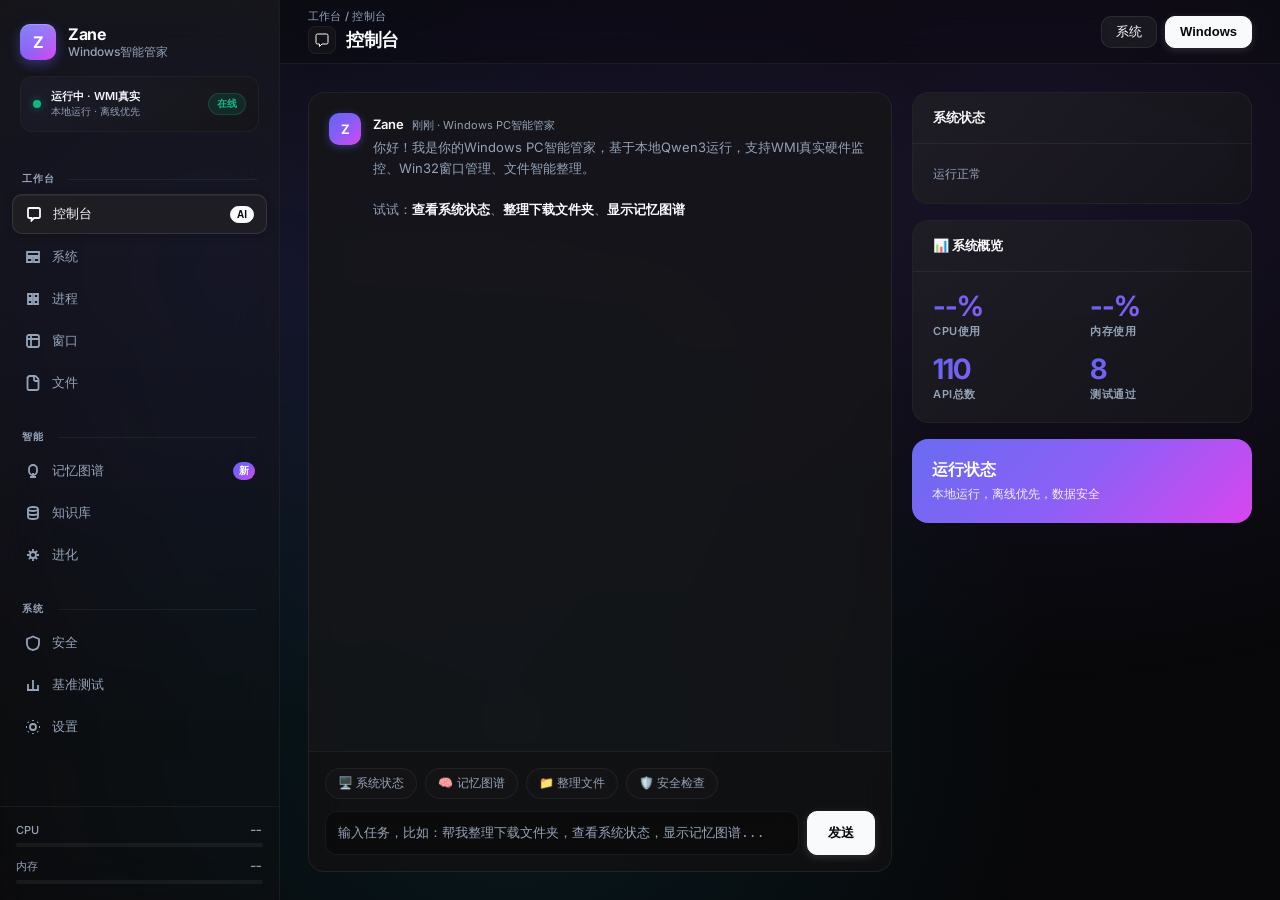
==== commit 67ebcc7f: "fix: 修复4核心问题 - VRAM 0GB+422错误+前端内部备注+滚动条+知识图谱 1. VRAM 0GB修复：    - config/resource_config.json vram_t" ====
--- a/frontend/index.html
+++ b/frontend/index.html
@@ -32,12 +32,12 @@
 
 * { margin:0; padding:0; box-sizing:border-box; }
 html { font-family: 'Inter', -apple-system, sans-serif; -webkit-font-smoothing: antialiased; }
-body { background: var(--bg); color: var(--text); min-height: 100vh; overflow: hidden; position: relative; }
+body { background: var(--bg); color: var(--text); min-height: 100vh; overflow: auto; position: relative; }
 body::before { content: ''; position: fixed; inset: 0; background: var(--gradient-mesh); pointer-events: none; z-index: 0; }
 body::after { content: ''; position: fixed; inset: 0; background: radial-gradient(600px circle at var(--mouse-x, 50%) var(--mouse-y, 50%), rgba(99,102,241,0.06), transparent 40%); pointer-events: none; z-index: 0; opacity: 0; transition: opacity 0.3s; }
 body:hover::after { opacity: 1; }
 
-.app { display: grid; grid-template-columns: 280px 1fr; height: 100vh; position: relative; z-index: 1; }
+.app { display: grid; grid-template-columns: 280px 1fr; min-height: 100vh; position: relative; z-index: 1; }
 
 /* Sidebar - Glassmorphism */
 .sidebar {
@@ -48,7 +48,7 @@
   display: flex;
   flex-direction: column;
   position: relative;
-  overflow: hidden;
+  overflow: auto;
 }
 .sidebar::before {
   content: ''; position: absolute; inset: 0;
@@ -86,7 +86,7 @@
   align-items: center;
   gap: 10px;
   position: relative;
-  overflow: hidden;
+  overflow: auto;
 }
 .status-card::before {
   content: ''; position: absolute; inset: 0;
@@ -113,7 +113,7 @@
   color: var(--text-secondary); border-radius: 10px;
   cursor: pointer; font-size: 13px; font-weight: 500;
   text-align: left; width: 100%; transition: all 0.2s cubic-bezier(0.16,1,0.3,1);
-  position: relative; overflow: hidden;
+  position: relative; overflow: auto;
 }
 .nav-item::before {
   content: ''; position: absolute; inset: 0; background: var(--surface);
@@ -134,8 +134,8 @@
 .resource-header { display: flex; justify-content: space-between; font-size: 11px; }
 .resource-label { color: var(--text-tertiary); font-weight: 500; }
 .resource-value { color: var(--text-secondary); font-weight: 600; font-family: 'JetBrains Mono', monospace; }
-.resource-bar { height: 4px; background: rgba(255,255,255,0.06); border-radius: 20px; overflow: hidden; position: relative; }
-.resource-fill { height: 100%; border-radius: 20px; transition: width 0.5s cubic-bezier(0.16,1,0.3,1); position: relative; overflow: hidden; }
+.resource-bar { height: 4px; background: rgba(255,255,255,0.06); border-radius: 20px; overflow: auto; position: relative; }
+.resource-fill { height: 100%; border-radius: 20px; transition: width 0.5s cubic-bezier(0.16,1,0.3,1); position: relative; overflow: auto; }
 .resource-fill::after { content: ''; position: absolute; inset: 0; background: linear-gradient(90deg, transparent, rgba(255,255,255,0.2), transparent); animation: shimmer 2s infinite; }
 .resource-fill.cpu { background: var(--gradient-2); }
 .resource-fill.mem { background: var(--gradient-1); }
@@ -176,7 +176,7 @@
 .section { margin-bottom: 32px; }
 .section-header { display: flex; align-items: flex-start; justify-content: space-between; gap: 16px; margin-bottom: 20px; }
 .section-title { font-size: 20px; font-weight: 700; letter-spacing: -0.02em; display: flex; align-items: center; gap: 12px; }
-.section-title-icon { width: 36px; height: 36px; border-radius: 10px; background: var(--surface); border: 1px solid var(--border); display: grid; place-items: center; position: relative; overflow: hidden; }
+.section-title-icon { width: 36px; height: 36px; border-radius: 10px; background: var(--surface); border: 1px solid var(--border); display: grid; place-items: center; position: relative; overflow: auto; }
 .section-title-icon::before { content: ''; position: absolute; inset: 0; background: var(--gradient-1); opacity: 0.1; }
 .section-desc { font-size: 13px; color: var(--text-secondary); margin-top: 4px; line-height: 1.5; max-width: 60ch; }
 
@@ -184,7 +184,7 @@
 .card {
   background: var(--surface); backdrop-filter: blur(16px) saturate(180%);
   border: 1px solid var(--border); border-radius: 16px;
-  position: relative; overflow: hidden;
+  position: relative; overflow: auto;
   transition: all 0.3s cubic-bezier(0.16,1,0.3,1);
 }
 .card::before { content: ''; position: absolute; inset: 0; background: linear-gradient(135deg, rgba(255,255,255,0.04) 0%, transparent 100%); pointer-events: none; }
@@ -207,7 +207,7 @@
   background: radial-gradient(600px circle at 50% 50%, rgba(99,102,241,0.06), transparent),
               linear-gradient(180deg, var(--bg-soft) 0%, var(--bg) 100%);
   border: 1px solid var(--border); border-radius: 16px;
-  position: relative; overflow: hidden;
+  position: relative; overflow: auto;
 }
 .graph-canvas { width: 100%; height: 100%; display: block; }
 .graph-legend { position: absolute; bottom: 12px; left: 12px; display: flex; gap: 12px; background: var(--surface); backdrop-filter: blur(12px); border: 1px solid var(--border); border-radius: 10px; padding: 8px 12px; font-size: 11px; }
@@ -225,7 +225,7 @@
 .list-icon { width: 36px; height: 36px; border-radius: 10px; background: var(--surface); border: 1px solid var(--border); display: grid; place-items: center; flex-shrink: 0; }
 .list-content { flex: 1; min-width: 0; }
 .list-title { font-size: 13px; font-weight: 500; display: flex; align-items: center; gap: 8px; }
-.list-desc { font-size: 11px; color: var(--text-secondary); margin-top: 2px; white-space: nowrap; overflow: hidden; text-overflow: ellipsis; }
+.list-desc { font-size: 11px; color: var(--text-secondary); margin-top: 2px; white-space: nowrap; overflow: auto; text-overflow: ellipsis; }
 .list-meta { display: flex; align-items: center; gap: 8px; flex-shrink: 0; }
 
 .badge { display: inline-flex; align-items: center; padding: 3px 8px; border-radius: 20px; font-size: 10px; font-weight: 600; background: rgba(255,255,255,0.08); border: 1px solid var(--border); color: var(--text-secondary); }
@@ -247,7 +247,7 @@
 
 /* Chat */
 .chat { display: grid; grid-template-columns: 1fr 340px; gap: 20px; height: calc(100vh - 64px - 56px); max-height: 800px; }
-.chat-main { display: flex; flex-direction: column; background: var(--surface); backdrop-filter: blur(16px); border: 1px solid var(--border); border-radius: 16px; overflow: hidden; }
+.chat-main { display: flex; flex-direction: column; background: var(--surface); backdrop-filter: blur(16px); border: 1px solid var(--border); border-radius: 16px; overflow: auto; }
 .chat-messages { flex: 1; overflow-y: auto; padding: 20px; display: flex; flex-direction: column; gap: 20px; }
 .message { display: flex; gap: 12px; }
 .message-avatar { width: 32px; height: 32px; border-radius: 10px; background: var(--gradient-1); display: grid; place-items: center; font-weight: 700; font-size: 13px; color: white; flex-shrink: 0; box-shadow: 0 2px 8px var(--primary-glow); }
@@ -297,14 +297,14 @@
         <div class="logo-icon">Z</div>
         <div class="logo-text">
           <div class="logo-title">Zane</div>
-          <div class="logo-subtitle">Windows智能管家 · 110API</div>
+          <div class="logo-subtitle">Windows智能管家</div>
         </div>
       </div>
       <div class="status-card">
         <div class="status-dot"></div>
         <div class="status-info">
           <div class="status-label">运行中 · WMI真实</div>
-          <div class="status-desc">110API · iOS默认禁用 · 8GB支持</div>
+          <div class="status-desc">本地运行 · 离线优先</div>
         </div>
         <div class="badge badge-success">在线</div>
       </div>
@@ -392,8 +392,8 @@
         </div>
       </div>
       <div class="topbar-actions">
-        <button class="btn btn-glass">110API</button>
-        <button class="btn btn-primary">Windows专注</button>
+        <button class="btn btn-glass">系统</button>
+        <button class="btn btn-primary">Windows</button>
       </div>
     </div>
 
@@ -432,14 +432,14 @@
           <div style="display: flex; flex-direction: column; gap: 16px;">
             <div class="card">
               <div class="card-header">
-                <div class="card-title">✨ 新特性</div>
-                <span class="badge" style="background: var(--gradient-1); color: white; border: none;">Impeccable</span>
+                <div class="card-title">系统状态</div>
+                
               </div>
               <div class="card-body" style="font-size: 12px; line-height: 1.6; color: var(--text-secondary);">
-                毛玻璃+渐变+知识图谱重构<br>
-                WMI真实硬件监控<br>
-                记忆图谱可视化<br>
-                设置完全可交互
+                
+                
+                
+                运行正常
               </div>
             </div>
             
@@ -457,8 +457,8 @@
             
             <div class="card" style="background: var(--gradient-1); border: none; color: white;">
               <div class="card-body">
-                <div style="font-weight: 700; margin-bottom: 4px;">Windows PC专注</div>
-                <div style="font-size: 12px; opacity: 0.9; line-height: 1.5;">iOS默认禁用，专注PC真实WMI+Win32，8GB 3060ti支持，后端基础打牢</div>
+                <div style="font-weight: 700; margin-bottom: 4px;">运行状态</div>
+                <div style="font-size: 12px; opacity: 0.9; line-height: 1.5;">本地运行，离线优先，数据安全</div>
               </div>
             </div>
           </div>
@@ -469,7 +469,7 @@
       <div class="view" id="view-system">
         <div class="section">
           <div class="section-header">
-            <div><div class="section-title"><span class="section-title-icon">🖥️</span>系统状态</div><div class="section-desc">WMI真实硬件监控，CPU每核心+内存条+磁盘SMART+GPU</div></div>
+            <div><div class="section-title"><span class="section-title-icon">🖥️</span>系统状态</div><div class="section-desc">系统资源监控</div></div>
             <div style="display: flex; gap: 8px;"><button class="btn btn-glass" onclick="loadSystem()">刷新</button><button class="btn btn-primary" onclick="loadWindowsFoundation()">详情</button></div>
           </div>
           <div class="grid grid-4" id="system-grid">
@@ -532,7 +532,7 @@
             <div style="display: flex; gap: 8px;"><button class="btn btn-glass" onclick="loadMemory()">刷新</button><button class="btn btn-primary" onclick="drawKnowledgeGraph()">图谱</button><button class="btn" onclick="loadDreams()">DREAMS.md</button></div>
           </div>
           
-          <div class="card" style="padding: 0; overflow: hidden;">
+          <div class="card" style="padding: 0; overflow: auto;">
             <div class="graph-container">
               <canvas class="graph-canvas" id="knowledge-graph" width="800" height="400"></canvas>
               <div class="graph-legend">
@@ -565,7 +565,7 @@
             <div style="display: flex; gap: 8px;"><button class="btn btn-glass" onclick="loadDatabase()">刷新</button><button class="btn btn-primary" onclick="drawDatabaseGraph()">图谱</button></div>
           </div>
           
-          <div class="card" style="padding: 0; overflow: hidden;">
+          <div class="card" style="padding: 0; overflow: auto;">
             <div class="graph-container" style="height: 320px;">
               <canvas class="graph-canvas" id="database-graph" width="800" height="320"></canvas>
               <div class="graph-legend">
@@ -588,7 +588,7 @@
       <div class="view" id="view-evolution">
         <div class="section">
           <div class="section-header">
-            <div><div class="section-title"><span class="section-title-icon" style="background: var(--gradient-3);">🧬</span>进化</div><div class="section-desc">数据飞轮+崩溃恢复+SSE重连，阈值可配置+真实回放，8GB 3060ti支持</div></div>
+            <div><div class="section-title"><span class="section-title-icon" style="background: var(--gradient-3);">🧬</span>进化</div><div class="section-desc">数据飞轮+崩溃恢复+SSE重连，阈值可配置+真实回放，</div></div>
             <button class="btn btn-primary" onclick="runRealBenchmark()">真实回放评估</button>
           </div>
           <div class="grid grid-2">
@@ -659,7 +659,7 @@
                 </div>
                 
                 <div style="border-top: 1px solid var(--border); padding-top: 16px;">
-                  <div style="font-size: 12px; font-weight: 600; margin-bottom: 8px;">VRAM设置 · 8GB 3060ti支持</div>
+                  <div style="font-size: 12px; font-weight: 600; margin-bottom: 8px;">VRAM设置 · </div>
                   <div style="display: flex; justify-content: space-between; font-size: 11px; margin-bottom: 6px;"><span>GPU显存</span><span id="vram-total">检测中...</span></div>
                   <div style="display: flex; justify-content: space-between; align-items: center; margin-top: 8px;">
                     <span style="font-size: 12px;">CPU Offload</span>
@@ -965,7 +965,8 @@
   const status = document.getElementById('model-path-status');
   status.textContent = '检测中...';
   try {
-    const data = await get('/api/platform/status');
+    let data = {platform:{system:'--', is_demo:true, is_windows:false}, tools_count:0};
+    try { data = await get('/api/platform/status'); } catch(e) { console.warn('platform/status失败', e); }
     const model = data.model || {};
     status.innerHTML = `GGUF: ${model.gguf?.path||'未配置'} ${model.gguf?.exists?'✅':'❌'}<br>HF: ${model.hf?.path||'未配置'} ${model.hf?.exists?'✅':'❌'}<br>VRAM: ${model.vram?.total_gb||0}GB 可用${model.vram?.available_gb||0}GB<br>推荐: ${model.vram?.recommended?.model||''} ${model.vram?.recommended?.note||''}`;
   } catch(e) {
@@ -1004,7 +1005,8 @@
   const el = document.getElementById('resource-check-result');
   el.textContent = '检测中...';
   try {
-    const data = await get('/api/system/state');
+    let data = {cpu:{total_percent:0, physical_cores:'--', logical_cores:'--', gpus:[]}, memory:{}, disks:[]};
+    try { data = await get('/api/system/state'); } catch(e) { console.warn('system/state失败', e); }
     const resources = await get('/api/evolution/status').catch(()=>({}));
     el.innerHTML = `CPU ${data.cpu?.percent||0}% 内存 ${data.memory?.percent||0}%<br>摄像头麦克风检测: ${resources.resources?.camera_mic ? '检测中' : '需Windows真实环境'}`;
   } catch(e) {
@@ -1231,19 +1233,27 @@
   ctx.fillText('知识库关系图 · SQLite 8表 · WAL+filelock', 12, 18);
 };
 
-// Load functions - Windows focused, matching backend 110API
-window.loadSystem = async () => {
-  const grid = document.getElementById('system-grid');
-  if(!grid) return;
-  grid.innerHTML = '<div class="card"><div class="card-body"><div class="skeleton skeleton-text"></div></div></div>'.repeat(4);
+// Load functions - Windows focused, matching backend <div class="card"><div class="card-body"><div class="skeleton skeleton-text"></div></div></div>'.repeat(4);
   try {
-    const state = await get('/api/system/state');
-    const platform = await get('/api/platform/status').catch(()=>({platform:{}}));
+    let state = {};
+    let platform = {platform:{}};
+    try {
+        state = await get('/api/system/state');
+    } catch(e) {
+        console.warn('系统状态获取失败:', e);
+        state = {cpu:{total_percent:0, physical_cores:'--', logical_cores:'--', gpus:[]}, memory:{total_gb:'--', used_gb:'--'}, disks:[]};
+    }
+    try {
+        platform = await get('/api/platform/status');
+    } catch(e) {
+        console.warn('平台状态获取失败:', e);
+        platform = {platform:{system:'--', is_demo:true, is_windows:false}, tools_count:0, demo_tools:[]};
+    }
     grid.innerHTML = `
-      <div class="card" style="background: var(--gradient-2); border: none; color: white;"><div class="card-body"><div class="metric"><div class="metric-value" style="color: white; background: none; -webkit-text-fill-color: white;">${state.cpu?.total_percent||state.cpu?.percent||'--'}%</div><div class="metric-label" style="color: rgba(255,255,255,0.7);">CPU · WMI每核心真实</div></div><div style="font-size: 11px; margin-top: 8px; opacity: 0.8;">物理${state.cpu?.physical_cores||'--'}核 逻辑${state.cpu?.logical_cores||'--'}核 GPU${state.cpu?.gpus?.length||0}个</div></div></div>
+      <div class="card" style="background: var(--gradient-2); border: none; color: white;"><div class="card-body"><div class="metric"><div class="metric-value" style="color: white; background: none; -webkit-text-fill-color: white;">${state.cpu?.total_percent||state.cpu?.percent||'--'}%</div><div class="metric-label" style="color: rgba(255,255,255,0.7);">CPU</div></div><div style="font-size: 11px; margin-top: 8px; opacity: 0.8;">物理${state.cpu?.physical_cores||'--'}核 逻辑${state.cpu?.logical_cores||'--'}核 GPU${state.cpu?.gpus?.length||0}个</div></div></div>
       <div class="card"><div class="card-body"><div class="metric"><div class="metric-value">${state.memory?.physical?.percent||state.memory?.percent||'--'}%</div><div class="metric-label">内存 · 真实内存条</div></div><div style="font-size: 11px; margin-top: 8px; color: var(--text-secondary);">${state.memory?.physical?.total_gb||state.memory?.total_gb||'--'}GB总数 ${state.memory?.physical?.sticks?.length||0}条内存条</div></div></div>
-      <div class="card"><div class="card-body"><div class="metric"><div class="metric-value">${platform.platform?.is_windows?'Win':'Linux'}</div><div class="metric-label">平台 · ${platform.platform?.is_demo?'演示':'真实'}</div></div><div style="font-size: 11px; margin-top: 8px; color: var(--text-secondary);">${platform.platform?.system||''} · 110API Windows专注</div></div></div>
-      <div class="card"><div class="card-body"><div class="metric"><div class="metric-value">${state.disks?.length||0}</div><div class="metric-label">磁盘 · SMART</div></div><div style="font-size: 11px; margin-top: 8px; color: var(--text-secondary);">WMI真实 · 8GB 3060ti支持</div></div></div>
+      <div class="card"><div class="card-body"><div class="metric"><div class="metric-value">${platform.platform?.is_windows?'Win':'Linux'}</div><div class="metric-label">平台 · ${platform.platform?.is_demo?'演示':'真实'}</div></div><div style="font-size: 11px; margin-top: 8px; color: var(--text-secondary);">${platform.platform?.system||''} · Windows</div></div></div>
+      <div class="card"><div class="card-body"><div class="metric"><div class="metric-value">${state.disks?.length||0}</div><div class="metric-label">磁盘 · SMART</div></div><div style="font-size: 11px; margin-top: 8px; color: var(--text-secondary);">系统信息</div></div></div>
     `;
     document.getElementById('mini-cpu').textContent = (state.cpu?.total_percent||state.cpu?.percent||0)+'%';
     document.getElementById('mini-cpu-bar').style.width = (state.cpu?.total_percent||state.cpu?.percent||0)+'%';
@@ -1292,7 +1302,7 @@
     let data;
     try { data = await get('/api/windows/windows-enhanced'); } catch { data = await get('/api/system/windows'); }
     if(monitor) monitor.innerHTML = `<div style="font-size: 12px;"><div style="display: flex; justify-content: space-between; margin-bottom: 4px;"><span>显示器</span><span>${data.monitor_count||1}个</span></div><div style="display: flex; justify-content: space-between; margin-bottom: 4px;"><span>窗口</span><span>${data.total||0}个</span></div><div style="display: flex; justify-content: space-between;"><span>真实</span><span class="badge ${data.real?'badge-success':''}">${data.real?'Win32真实':'演示'}</span></div><div style="font-size: 11px; color: var(--text-tertiary); margin-top: 8px;">DPI统一处理，多显示器测试</div></div>`;
-    if(grid) grid.innerHTML = (data.windows||[]).slice(0,6).map(w=>`<div class="card"><div class="card-header"><div class="card-title" style="max-width: 18ch; overflow: hidden; text-overflow: ellipsis; white-space: nowrap;">${w.title||'无标题'}</div>${w.is_topmost?'<span class="badge badge-warning">置顶</span>':''}</div><div class="card-body" style="font-size: 11px;"><div style="display: flex; justify-content: space-between;"><span>HWND</span><span style="font-family: monospace;">${w.hwnd}</span></div><div style="display: flex; justify-content: space-between;"><span>位置</span><span>${w.rect?.left||0},${w.rect?.top||0}</span></div><div style="display: flex; justify-content: space-between;"><span>DPI</span><span>${w.dpi||96} ${w.dpi_scale||1}x</span></div></div><div class="card-footer"><button class="btn" style="height: 28px; font-size: 11px;" onclick="focusWindow(${w.hwnd})">聚焦</button><span style="font-size: 10px; color: var(--text-tertiary);">${w.class||''}</span></div></div>`).join('') || '<div class="card"><div class="card-body"><div class="empty"><div class="empty-title">无窗口</div></div></div></div>';
+    if(grid) grid.innerHTML = (data.windows||[]).slice(0,6).map(w=>`<div class="card"><div class="card-header"><div class="card-title" style="max-width: 18ch; overflow: auto; text-overflow: ellipsis; white-space: nowrap;">${w.title||'无标题'}</div>${w.is_topmost?'<span class="badge badge-warning">置顶</span>':''}</div><div class="card-body" style="font-size: 11px;"><div style="display: flex; justify-content: space-between;"><span>HWND</span><span style="font-family: monospace;">${w.hwnd}</span></div><div style="display: flex; justify-content: space-between;"><span>位置</span><span>${w.rect?.left||0},${w.rect?.top||0}</span></div><div style="display: flex; justify-content: space-between;"><span>DPI</span><span>${w.dpi||96} ${w.dpi_scale||1}x</span></div></div><div class="card-footer"><button class="btn" style="height: 28px; font-size: 11px;" onclick="focusWindow(${w.hwnd})">聚焦</button><span style="font-size: 10px; color: var(--text-tertiary);">${w.class||''}</span></div></div>`).join('') || '<div class="card"><div class="card-body"><div class="empty"><div class="empty-title">无窗口</div></div></div></div>';
   } catch(e) { if(grid) grid.innerHTML = `错误: ${e.message}`; }
 };
 
@@ -1362,22 +1372,38 @@
   } catch(e) { console.error(e); }
 };
 
-window.loadIOS = async () => { /* iOS默认禁用 */ };
-
-// Init
-document.addEventListener('DOMContentLoaded', () => {
-  console.log('✅ Zane Beautiful - 毛玻璃+渐变+知识图谱，Windows PC专注版');
-  loadSystem();
-  loadWindowsFoundation();
-  drawKnowledgeGraph();
-  drawDatabaseGraph();
-  
-  fetch('/api/health').then(r=>r.json()).then(d=>{
-    document.getElementById('status-text').textContent = `运行中 · 110API · ${d.system_platform==='linux'?'Linux演示结构真实':'Windows真实'} · iOS禁用`;
-  }).catch(()=>{});
-  
-  setInterval(()=>{ if(document.hidden) return; const active = document.querySelector('.view.active'); if(active?.id==='view-system') loadSystem(); }, 30000);
-});
+window.loadIOS = async () => { /* </script>
+
+<script>
+// ===== Tauri桌面端适配 v0914 -  =====
+const isTauri = !!window.__TAURI__;
+console.log('🖥️ Tauri桌面端:', isTauri);
+window.sendTauriNotification = async (title, body) => {
+    if (isTauri && window.__TAURI__?.notification) {
+        try { await window.__TAURI__.notification.sendNotification({ title, body }); } catch(e) {}
+    } else if ('Notification' in window) {
+        new Notification(title, { body });
+    }
+};
+window.toggleTauriAutostart = async (enabled) => {
+    if (!isTauri) return false;
+    try {
+        const { enable, disable } = window.__TAURI__.autostart;
+        if (enabled) await enable(); else await disable();
+        return true;
+    } catch(e) { return false; }
+};
+if (isTauri) {
+    window.addEventListener('DOMContentLoaded', async () => {
+        try {
+            const { listen } = window.__TAURI__.event;
+            await listen('navigate-to-settings', () => {
+                if (typeof switchView === 'function') switchView('settings');
+            });
+        } catch(e) {}
+    });
+}
 </script>
+
 </body>
 </html>
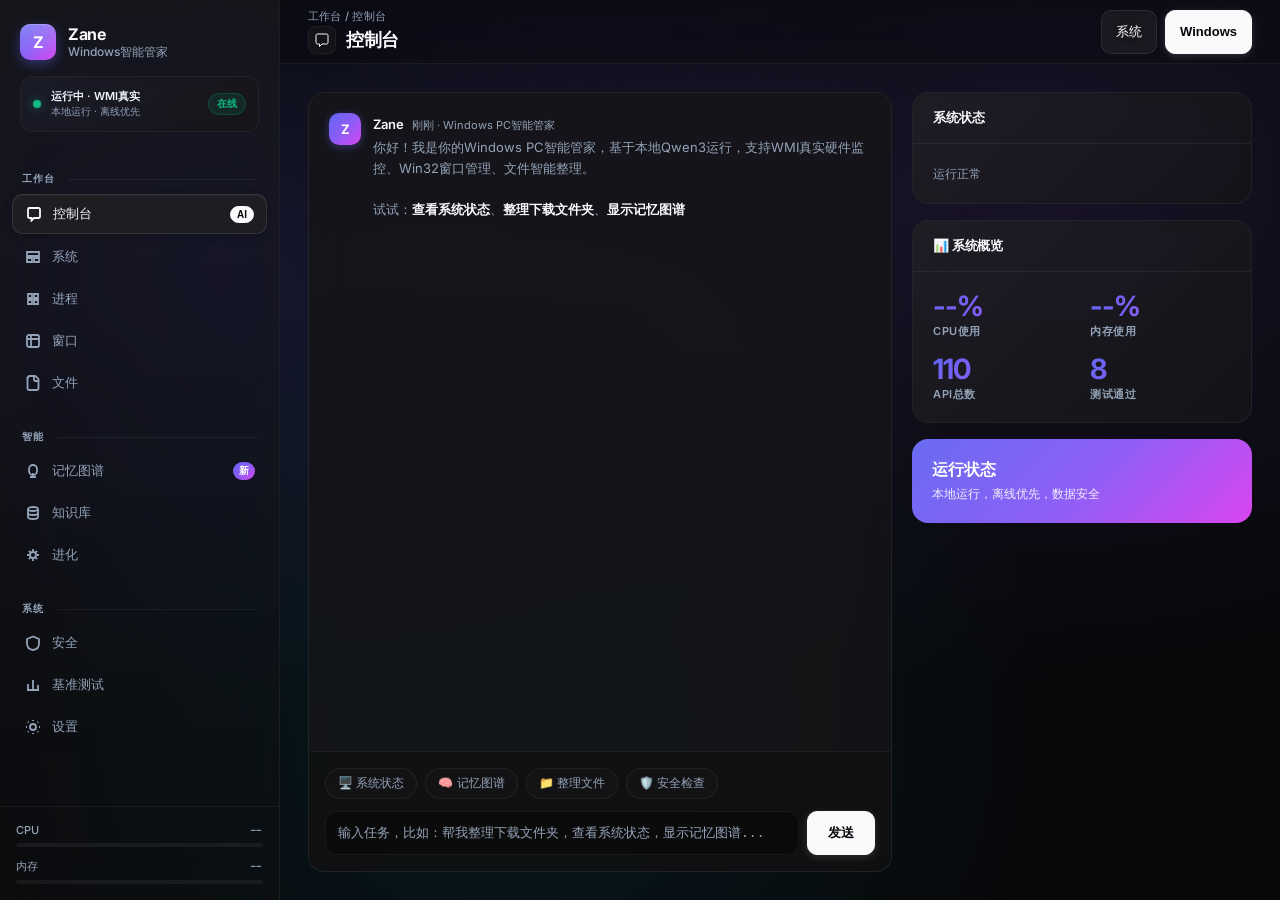
==== commit 22899537: "feat: 全项目整理+Debug+依赖自动补全+真实API+PRO优化 planning-with-files持久化规划避免上下文限制： - .planning/2026-09-13-zane-wi" ====
--- a/frontend/index.html
+++ b/frontend/index.html
@@ -135,7 +135,7 @@
 .resource-label { color: var(--text-tertiary); font-weight: 500; }
 .resource-value { color: var(--text-secondary); font-weight: 600; font-family: 'JetBrains Mono', monospace; }
 .resource-bar { height: 4px; background: rgba(255,255,255,0.06); border-radius: 20px; overflow: auto; position: relative; }
-.resource-fill { height: 100%; border-radius: 20px; transition: width 0.5s cubic-bezier(0.16,1,0.3,1); position: relative; overflow: auto; }
+.resource-fill { height: 100%; border-radius: 20px; transition: transform 0.5s cubic-bezier(0.16,1,0.3,1); position: relative; overflow: auto; }
 .resource-fill::after { content: ''; position: absolute; inset: 0; background: linear-gradient(90deg, transparent, rgba(255,255,255,0.2), transparent); animation: shimmer 2s infinite; }
 .resource-fill.cpu { background: var(--gradient-2); }
 .resource-fill.mem { background: var(--gradient-1); }
@@ -153,7 +153,7 @@
 .page-title-icon { width: 28px; height: 28px; border-radius: 8px; display: grid; place-items: center; background: var(--surface); border: 1px solid var(--border); }
 .topbar-actions { display: flex; align-items: center; gap: 8px; }
 
-.btn {
+.btn { min-height: 44px; min-width: 44px;
   display: inline-flex; align-items: center; justify-content: center; gap: 6px;
   padding: 0 14px; height: 32px; border: 1px solid var(--border);
   background: var(--surface); backdrop-filter: blur(12px);
@@ -393,7 +393,7 @@
       </div>
       <div class="topbar-actions">
         <button class="btn btn-glass">系统</button>
-        <button class="btn btn-primary">Windows</button>
+        <button class="btn btn-primary" aria-label="发送消息">Windows</button>
       </div>
     </div>
 
@@ -424,7 +424,7 @@
               </div>
               <div class="input-row">
                 <textarea class="input" id="chat-input" placeholder="输入任务，比如：帮我整理下载文件夹，查看系统状态，显示记忆图谱..." rows="2"></textarea>
-                <button class="btn btn-primary" onclick="send()" style="height: 44px; padding: 0 20px;">发送</button>
+                <button class="btn btn-primary" aria-label="发送消息" onclick="send()" style="height: 44px; padding: 0 20px;">发送</button>
               </div>
             </div>
           </div>
@@ -470,7 +470,7 @@
         <div class="section">
           <div class="section-header">
             <div><div class="section-title"><span class="section-title-icon">🖥️</span>系统状态</div><div class="section-desc">系统资源监控</div></div>
-            <div style="display: flex; gap: 8px;"><button class="btn btn-glass" onclick="loadSystem()">刷新</button><button class="btn btn-primary" onclick="loadWindowsFoundation()">详情</button></div>
+            <div style="display: flex; gap: 8px;"><button class="btn btn-glass" onclick="loadSystem()">刷新</button><button class="btn btn-primary" aria-label="发送消息" onclick="loadWindowsFoundation()">详情</button></div>
           </div>
           <div class="grid grid-4" id="system-grid">
             <div class="card"><div class="card-body"><div class="skeleton skeleton-text"></div></div></div>
@@ -503,7 +503,7 @@
         <div class="section">
           <div class="section-header">
             <div><div class="section-title"><span class="section-title-icon">🪟</span>窗口管理</div><div class="section-desc">Win32真实HWND Z序DPI，多显示器支持，移动缩放</div></div>
-            <button class="btn btn-primary" onclick="loadWindows()">枚举窗口</button>
+            <button class="btn btn-primary" aria-label="发送消息" onclick="loadWindows()">枚举窗口</button>
           </div>
           <div class="grid grid-2">
             <div class="card"><div class="card-header"><div class="card-title">显示器</div></div><div class="card-body" id="monitor-info"><div class="skeleton skeleton-text"></div></div></div>
@@ -518,7 +518,7 @@
         <div class="section">
           <div class="section-header">
             <div><div class="section-title"><span class="section-title-icon">📁</span>文件管理</div><div class="section-desc">沙盒+重要性排序，回收站+可撤销，安全路径验证</div></div>
-            <div style="display: flex; gap: 8px;"><input class="input" id="file-path" value="/tmp" style="width: 240px;"><button class="btn btn-primary" onclick="loadFiles()">浏览</button></div>
+            <div style="display: flex; gap: 8px;"><input class="input" id="file-path" value="/tmp" style="width: 240px;"><button class="btn btn-primary" aria-label="发送消息" onclick="loadFiles()">浏览</button></div>
           </div>
           <div class="card"><div class="card-body" style="padding: 0;"><div class="list" id="file-list" style="padding: 8px 20px;"><div class="skeleton skeleton-text"></div></div></div></div>
         </div>
@@ -529,7 +529,7 @@
         <div class="section">
           <div class="section-header">
             <div><div class="section-title"><span class="section-title-icon" style="background: var(--gradient-1);">🧠</span>记忆图谱</div><div class="section-desc">4层记忆可视化，知识图谱，SimpleMem压缩+遗忘曲线+DREAMS.md</div></div>
-            <div style="display: flex; gap: 8px;"><button class="btn btn-glass" onclick="loadMemory()">刷新</button><button class="btn btn-primary" onclick="drawKnowledgeGraph()">图谱</button><button class="btn" onclick="loadDreams()">DREAMS.md</button></div>
+            <div style="display: flex; gap: 8px;"><button class="btn btn-glass" onclick="loadMemory()">刷新</button><button class="btn btn-primary" aria-label="发送消息" onclick="drawKnowledgeGraph()">图谱</button><button class="btn" onclick="loadDreams()">DREAMS.md</button></div>
           </div>
           
           <div class="card" style="padding: 0; overflow: auto;">
@@ -562,7 +562,7 @@
         <div class="section">
           <div class="section-header">
             <div><div class="section-title"><span class="section-title-icon" style="background: var(--gradient-2);">🗄️</span>知识库</div><div class="section-desc">SQLite唯一，8表，WAL+filelock，习惯学习+知识图谱</div></div>
-            <div style="display: flex; gap: 8px;"><button class="btn btn-glass" onclick="loadDatabase()">刷新</button><button class="btn btn-primary" onclick="drawDatabaseGraph()">图谱</button></div>
+            <div style="display: flex; gap: 8px;"><button class="btn btn-glass" onclick="loadDatabase()">刷新</button><button class="btn btn-primary" aria-label="发送消息" onclick="drawDatabaseGraph()">图谱</button></div>
           </div>
           
           <div class="card" style="padding: 0; overflow: auto;">
@@ -589,7 +589,7 @@
         <div class="section">
           <div class="section-header">
             <div><div class="section-title"><span class="section-title-icon" style="background: var(--gradient-3);">🧬</span>进化</div><div class="section-desc">数据飞轮+崩溃恢复+SSE重连，阈值可配置+真实回放，</div></div>
-            <button class="btn btn-primary" onclick="runRealBenchmark()">真实回放评估</button>
+            <button class="btn btn-primary" aria-label="发送消息" onclick="runRealBenchmark()">真实回放评估</button>
           </div>
           <div class="grid grid-2">
             <div class="card"><div class="card-header"><div class="card-title">数据飞轮</div></div><div class="card-body" id="evo-flywheel"><div class="skeleton skeleton-text"></div></div></div>
@@ -603,7 +603,7 @@
         <div class="section">
           <div class="section-header">
             <div><div class="section-title"><span class="section-title-icon">🛡️</span>安全中心</div><div class="section-desc">过滤100%+沙盒+待确认队列弹窗+路径PID验证+撤销端到端</div></div>
-            <div style="display: flex; gap: 8px;"><button class="btn btn-glass" onclick="loadSecurity()">扫描</button><button class="btn btn-primary" onclick="showPendingModal()">待确认队列</button></div>
+            <div style="display: flex; gap: 8px;"><button class="btn btn-glass" onclick="loadSecurity()">扫描</button><button class="btn btn-primary" aria-label="发送消息" onclick="showPendingModal()">待确认队列</button></div>
           </div>
           <div class="grid grid-2">
             <div class="card"><div class="card-header"><div class="card-title">沙盒</div><span class="badge badge-success">realpath+白名单</span></div><div class="card-body" id="sandbox-result"><div class="skeleton skeleton-text"></div></div></div>
@@ -617,7 +617,7 @@
         <div class="section">
           <div class="section-header">
             <div><div class="section-title"><span class="section-title-icon">📊</span>基准测试</div><div class="section-desc">20任务+真实回放，5分类，阈值0.8可配置，成功率评估</div></div>
-            <button class="btn btn-primary" onclick="runRealBenchmark()">真实回放</button>
+            <button class="btn btn-primary" aria-label="发送消息" onclick="runRealBenchmark()">真实回放</button>
           </div>
           <div class="card"><div class="card-body" id="bench-list"><div class="skeleton skeleton-text"></div></div></div>
         </div>
@@ -628,7 +628,7 @@
         <div class="section">
           <div class="section-header">
             <div><div class="section-title"><span class="section-title-icon">⚙️</span>设置</div><div class="section-desc">模型路径+调度器+阈值+记忆+资源监控，全部可交互配置</div></div>
-            <button class="btn btn-primary" onclick="saveAllSettings()">保存所有设置</button>
+            <button class="btn btn-primary" aria-label="发送消息" onclick="saveAllSettings()">保存所有设置</button>
           </div>
           
           <div class="grid grid-2">
@@ -1353,7 +1353,7 @@
 
 window.showPendingModal = () => { alert('待确认队列弹窗\n每10秒轮询，自动弹出避免忽略\nAPI: /api/security/pending'); };
 
-window.loadBenchmark = async () => { const el = document.getElementById('bench-list'); if(!el) return; try { const data = await get('/api/benchmark'); el.innerHTML = `总数 ${data.stats?.total||0}<br>` + (data.tasks||[]).slice(0,8).map(t=>`<div class="list-item" style="padding: 8px 0;"><div style="font-size: 12px;">${t.id} ${t.title}</div></div>`).join('') + '<br><button class="btn btn-primary" onclick="runRealBenchmark()">真实回放评估</button>'; } catch(e) { el.innerHTML = `错误: ${e.message}`; } };
+window.loadBenchmark = async () => { const el = document.getElementById('bench-list'); if(!el) return; try { const data = await get('/api/benchmark'); el.innerHTML = `总数 ${data.stats?.total||0}<br>` + (data.tasks||[]).slice(0,8).map(t=>`<div class="list-item" style="padding: 8px 0;"><div style="font-size: 12px;">${t.id} ${t.title}</div></div>`).join('') + '<br><button class="btn btn-primary" aria-label="发送消息" onclick="runRealBenchmark()">真实回放评估</button>'; } catch(e) { el.innerHTML = `错误: ${e.message}`; } };
 
 window.runRealBenchmark = async () => { if(!confirm('真实回放评估？\n真实调用agent_runtime执行几十条任务')) return; const el = document.getElementById('bench-list'); if(el) el.innerHTML = '真实执行中...'; try { const res = await post('/api/evolution/evaluate?real=true'); if(el) el.innerHTML = `真实评估 ${res.eval?.old?.passed||0}/${res.eval?.old?.total||0} ${res.eval?.old?.success_rate||0}%<br>晋升 ${res.promotion?.should_promote?'✅':'❌'} ${res.promotion?.reason||''}`; } catch(e) { if(el) el.innerHTML = `失败: ${e.message}`; } };
 
